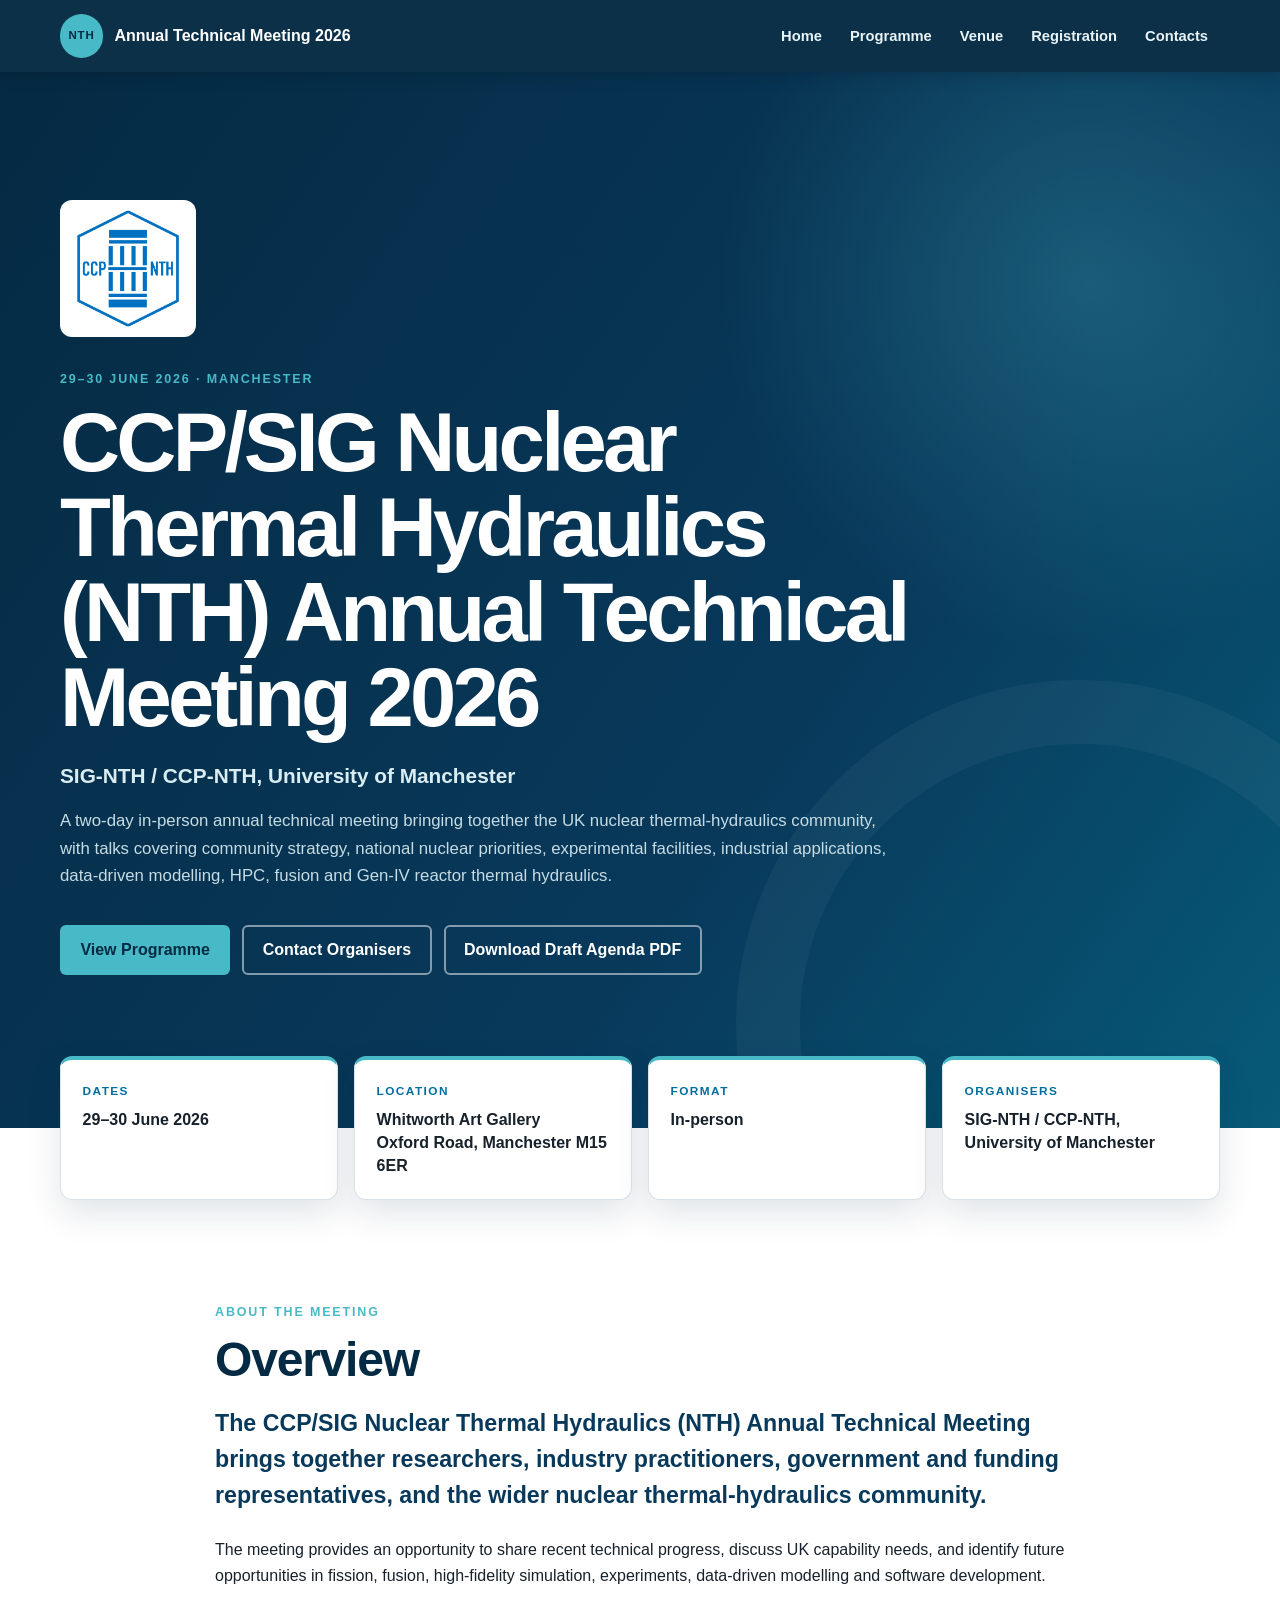
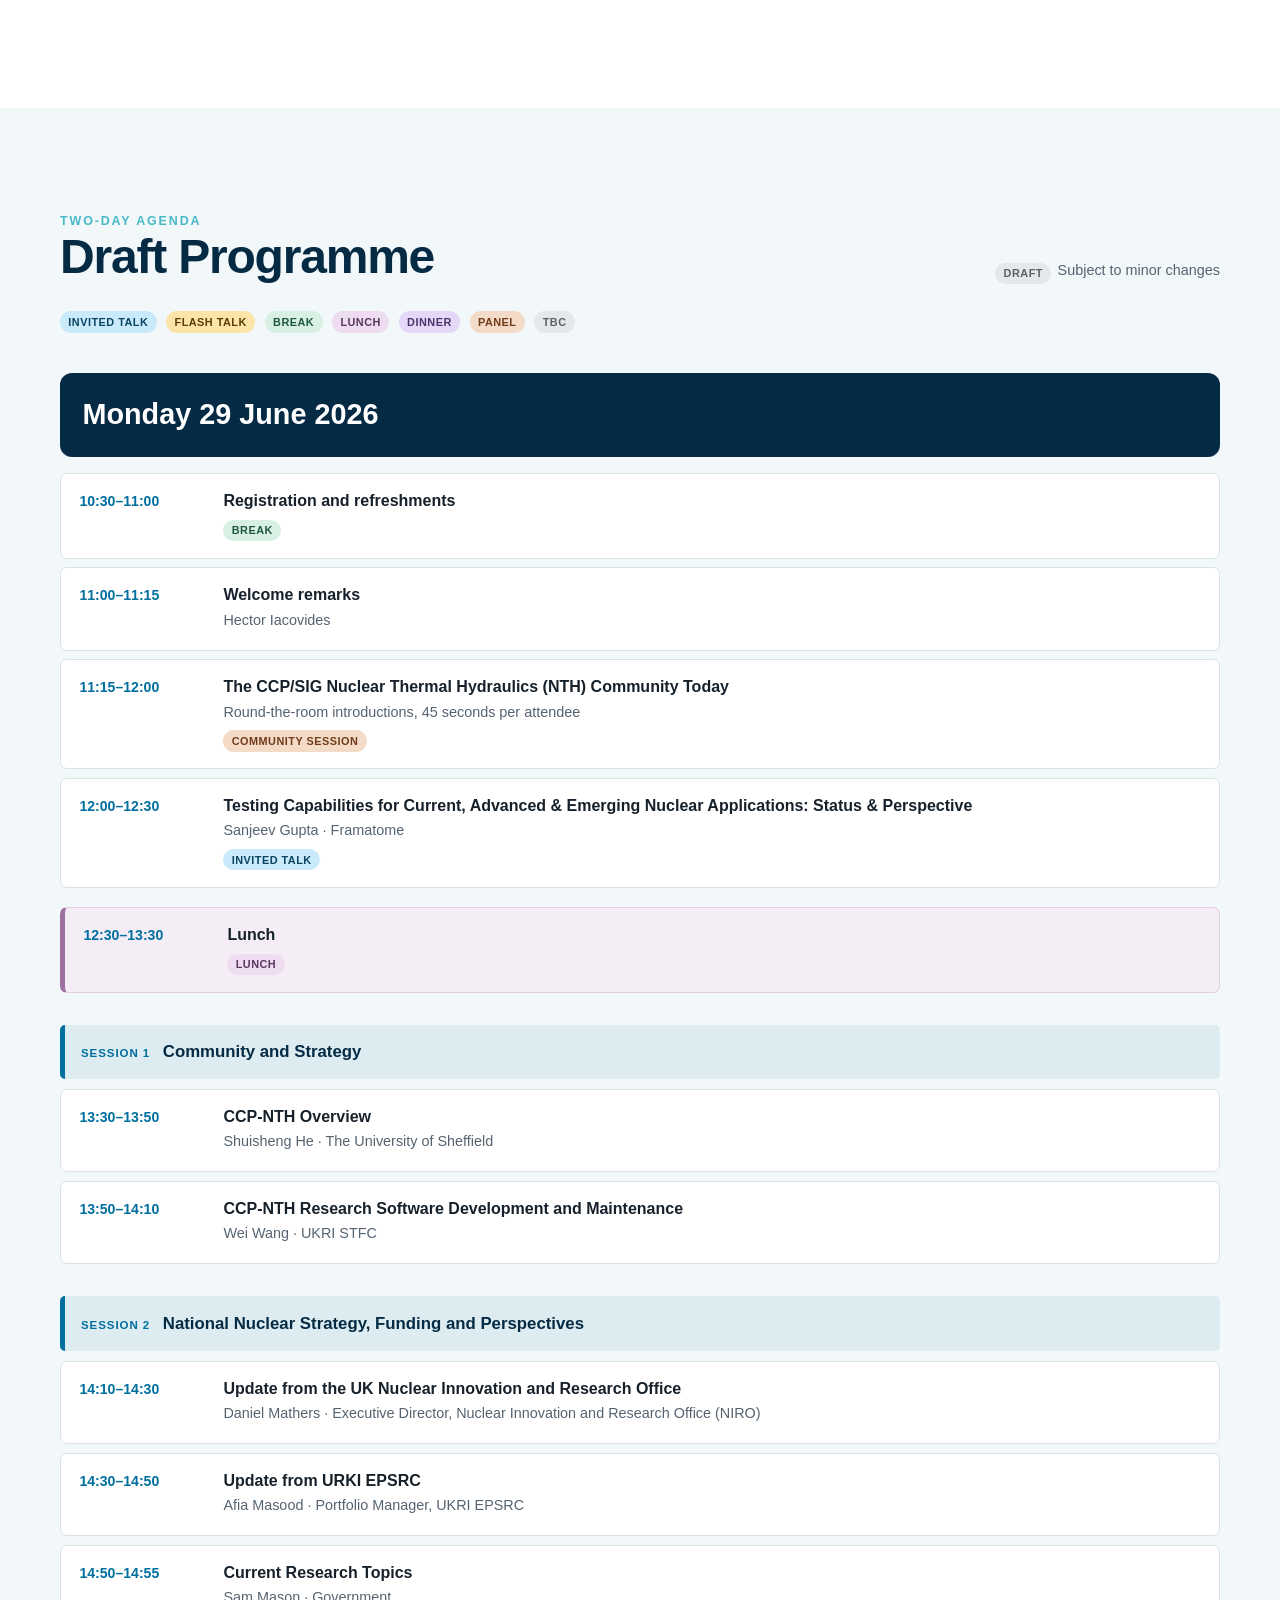
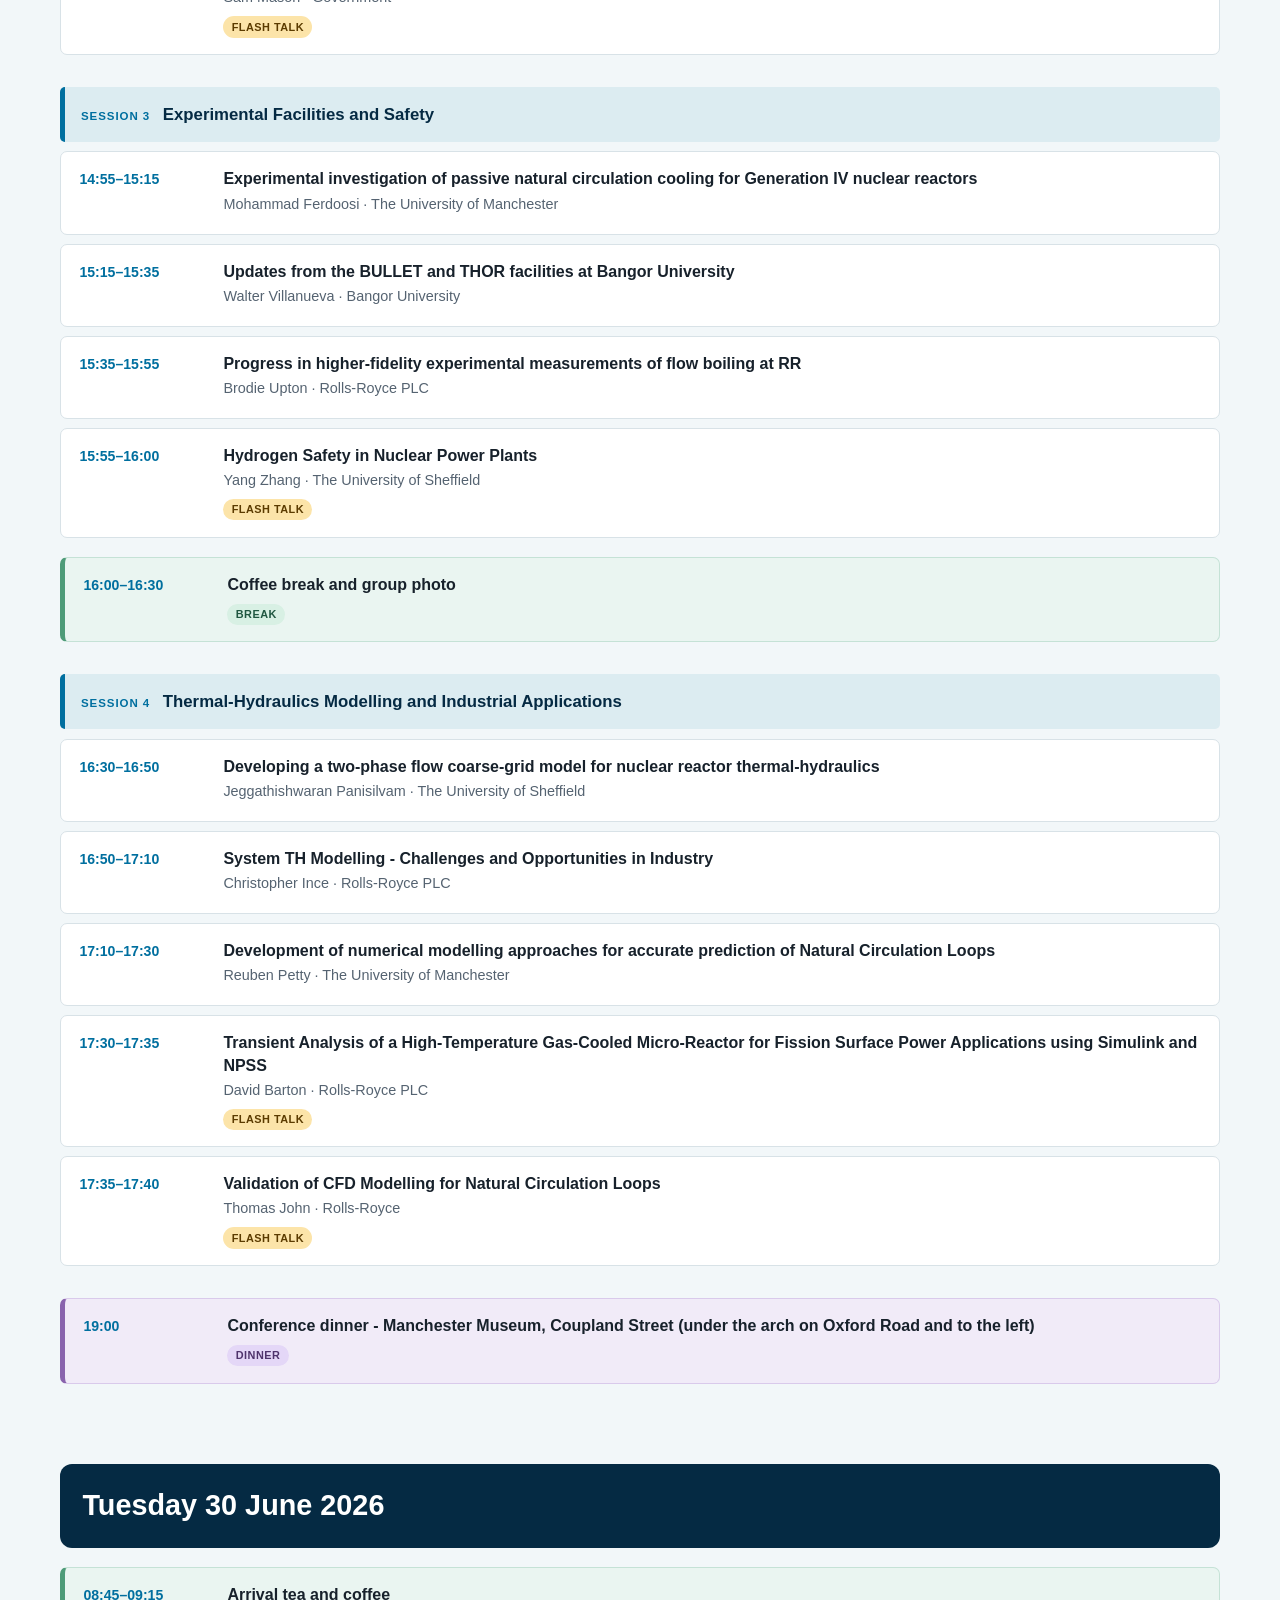
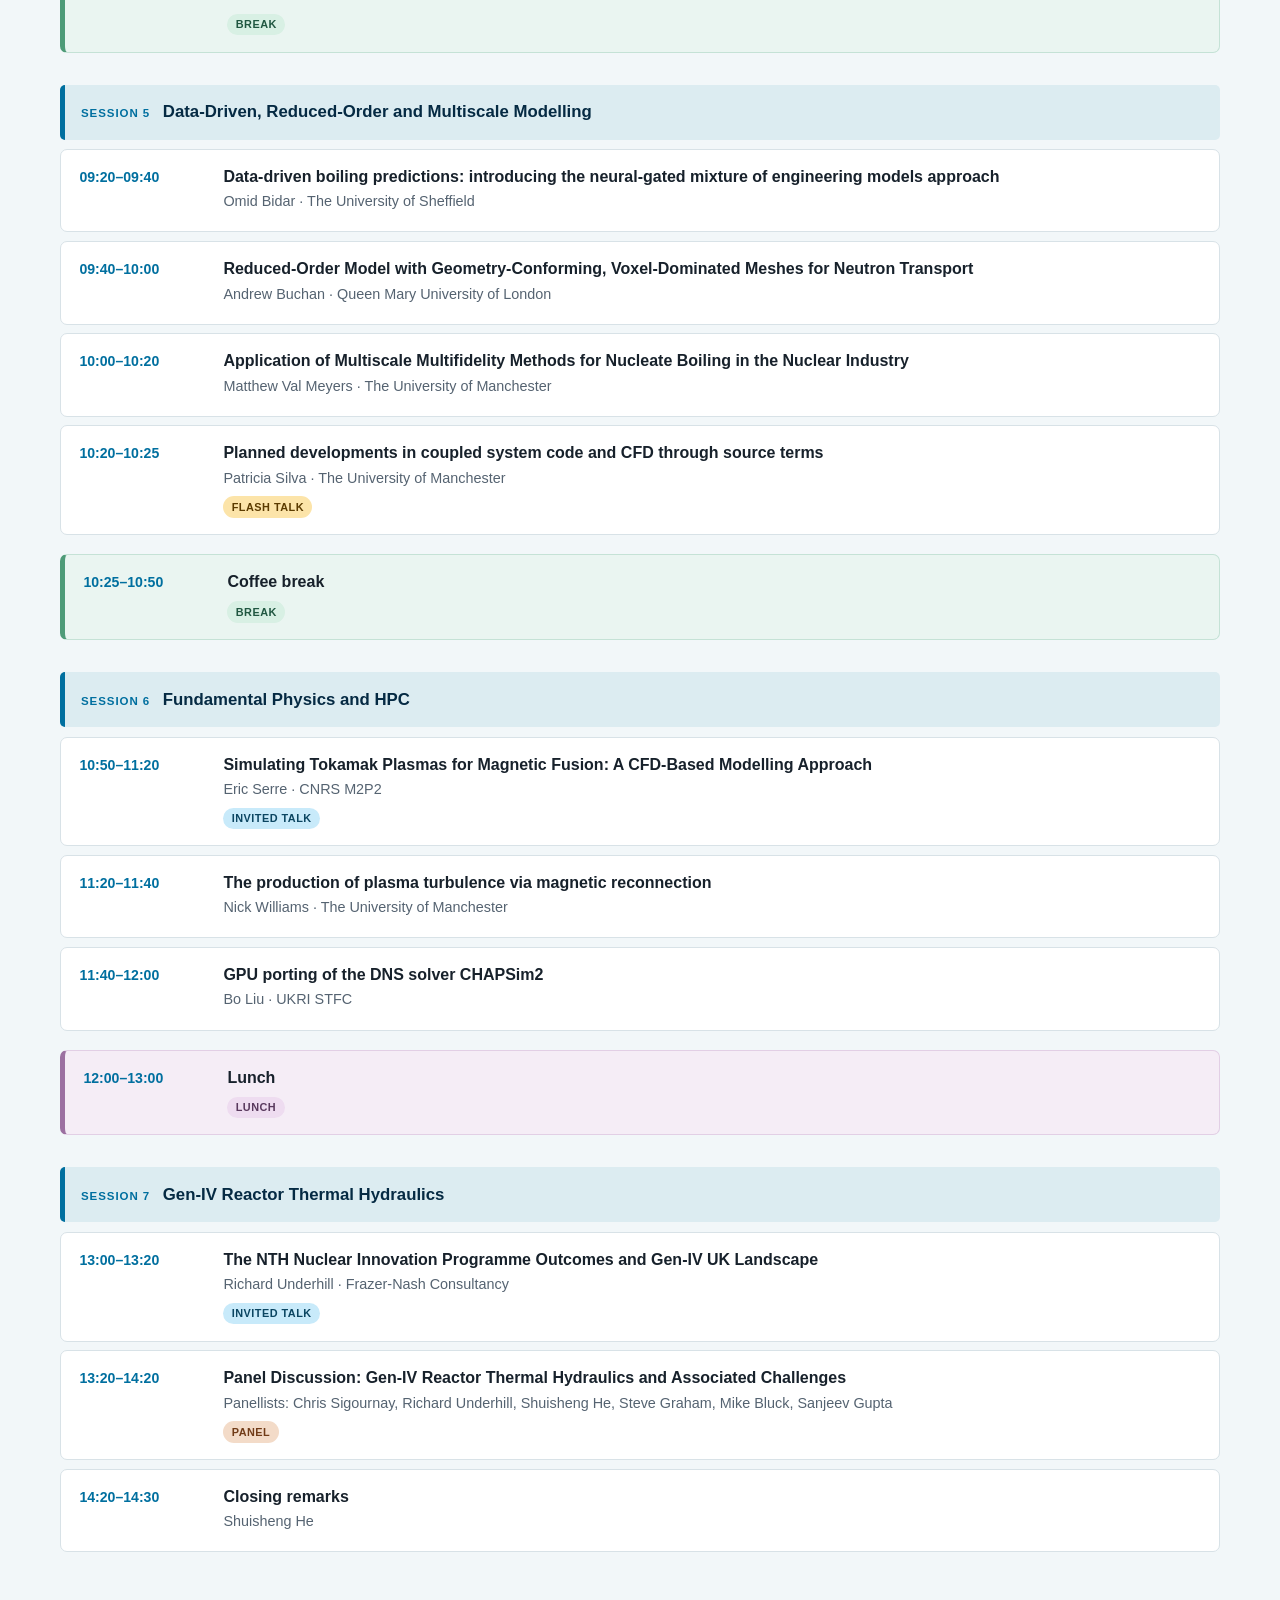
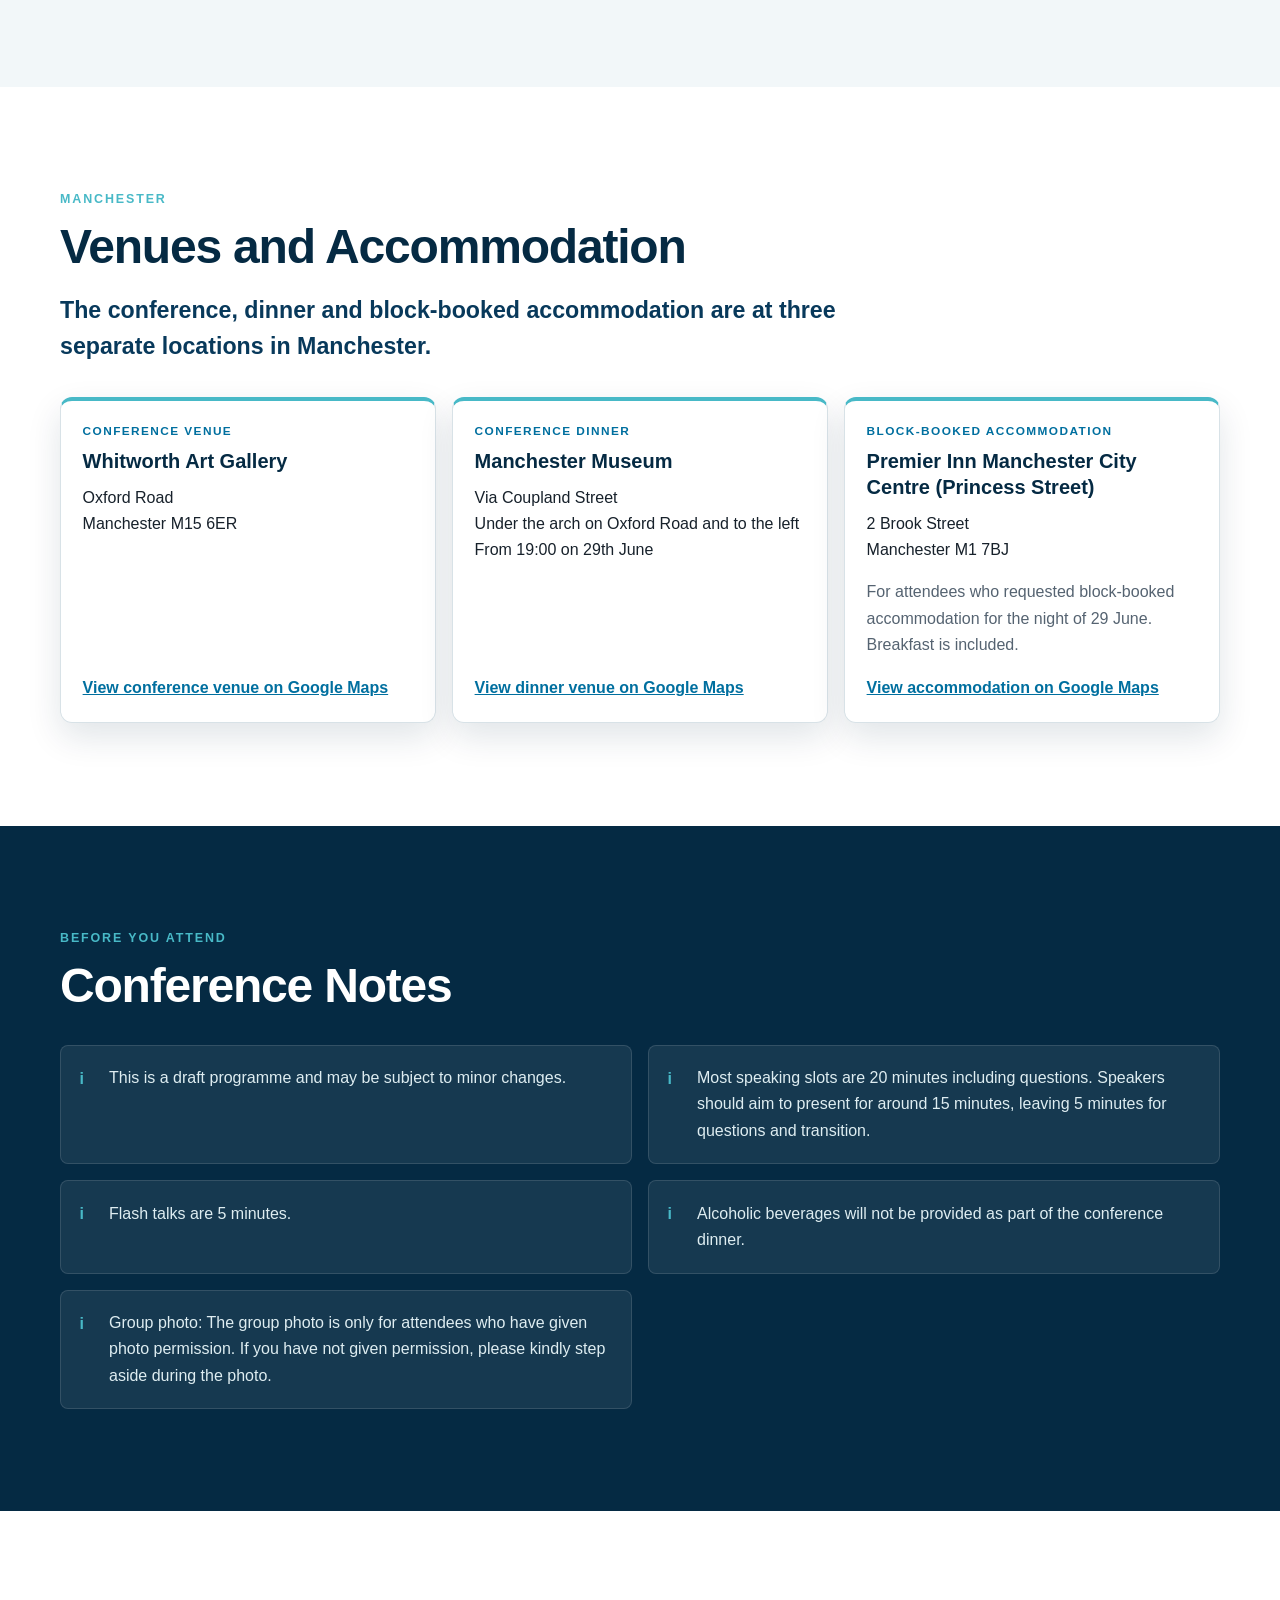
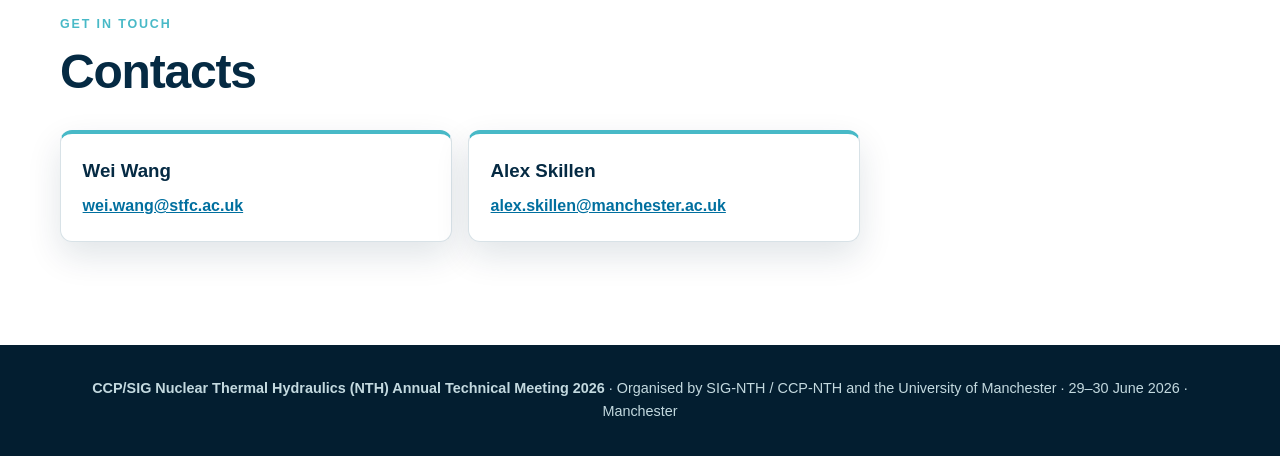
==== index.html @ 5dcc8153 "Replace 'UK NTH' with 'CCP/SIG Nuclear Thermal Hydraulics (NTH)' Update all references across index." ====
<!DOCTYPE html>
<html lang="en-GB">
<head>
  <meta charset="utf-8">
  <meta name="viewport" content="width=device-width, initial-scale=1">
  <meta name="description" content="CCP/SIG Nuclear Thermal Hydraulics (NTH) Annual Technical Meeting 2026, 29–30 June at Whitworth Art Gallery, Manchester.">
  <title>CCP/SIG Nuclear Thermal Hydraulics (NTH) Annual Technical Meeting 2026</title>
  <link rel="stylesheet" href="style.css">
</head>
<body>
  <a class="skip-link" href="#main-content">Skip to main content</a>

  <header class="site-header">
    <div class="nav-wrap">
      <a class="site-name" href="#home" aria-label="CCP/SIG Nuclear Thermal Hydraulics (NTH) Annual Technical Meeting 2026 home">
        <span class="site-mark" aria-hidden="true">NTH</span>
        <span>Annual Technical Meeting 2026</span>
      </a>
      <nav aria-label="Main navigation">
        <ul class="nav-links">
          <li><a href="#home">Home</a></li>
          <li><a href="#programme">Programme</a></li>
          <li><a href="#venue">Venue</a></li>
          <li><a href="registration.html">Registration</a></li>
          <li><a href="#contacts">Contacts</a></li>
        </ul>
      </nav>
    </div>
  </header>

  <main id="main-content">
    <section class="hero" id="home">
      <div class="hero-content">
        <img class="hero-logo" src="assets/ccp-nth-logo.png" alt="CCP-NTH logo">
        <p class="eyebrow">29–30 June 2026 · Manchester</p>
        <h1>CCP/SIG Nuclear Thermal Hydraulics (NTH) Annual Technical Meeting 2026</h1>
        <p class="hero-subtitle">SIG-NTH / CCP-NTH, University of Manchester</p>
        <p class="hero-description">A two-day in-person annual technical meeting bringing together the UK nuclear thermal-hydraulics community, with talks covering community strategy, national nuclear priorities, experimental facilities, industrial applications, data-driven modelling, HPC, fusion and Gen-IV reactor thermal hydraulics.</p>
        <div class="hero-actions">
          <a class="button button-primary" href="#programme">View Programme</a>
          <a class="button button-secondary" href="#contacts">Contact Organisers</a>
          <!-- Replace this PDF with the final agenda when it is available. -->
          <a class="button button-secondary" href="assets/UK-NTH-ATM-2026-draft-agenda.pdf" download>Download Draft Agenda PDF</a>
        </div>
      </div>
    </section>

    <section class="event-facts" aria-label="Event information">
      <div class="section-inner facts-grid">
        <article class="fact-card">
          <p class="fact-label">Dates</p>
          <p class="fact-value">29–30 June 2026</p>
        </article>
        <article class="fact-card">
          <p class="fact-label">Location</p>
          <p class="fact-value">Whitworth Art Gallery<br>Oxford Road, Manchester M15 6ER</p>
        </article>
        <article class="fact-card">
          <p class="fact-label">Format</p>
          <p class="fact-value">In-person</p>
        </article>
        <article class="fact-card">
          <p class="fact-label">Organisers</p>
          <p class="fact-value">SIG-NTH / CCP-NTH, University of Manchester</p>
        </article>
      </div>
    </section>

    <section class="content-section" id="overview">
      <div class="section-inner narrow">
        <p class="section-kicker">About the meeting</p>
        <h2>Overview</h2>
        <p class="lead">The CCP/SIG Nuclear Thermal Hydraulics (NTH) Annual Technical Meeting brings together researchers, industry practitioners, government and funding representatives, and the wider nuclear thermal-hydraulics community.</p>
        <p>The meeting provides an opportunity to share recent technical progress, discuss UK capability needs, and identify future opportunities in fission, fusion, high-fidelity simulation, experiments, data-driven modelling and software development.</p>
      </div>
    </section>

    <section class="content-section section-tint" id="programme">
      <div class="section-inner">
        <div class="section-heading">
          <div>
            <p class="section-kicker">Two-day agenda</p>
            <h2>Draft Programme</h2>
          </div>
          <p class="draft-notice"><span class="tag tag-tbc">Draft</span> Subject to minor changes</p>
        </div>

        <div class="legend" aria-label="Programme type legend">
          <span class="tag tag-invited">Invited Talk</span>
          <span class="tag tag-flash">Flash Talk</span>
          <span class="tag tag-break">Break</span>
          <span class="tag tag-lunch">Lunch</span>
          <span class="tag tag-dinner">Dinner</span>
          <span class="tag tag-panel">Panel</span>
          <span class="tag tag-tbc">TBC</span>
        </div>

        <article class="programme-day" aria-labelledby="day-one">
          <h3 id="day-one">Monday 29 June 2026</h3>

          <div class="programme-item">
            <time datetime="2026-06-29T10:30">10:30–11:00</time>
            <div><h4>Registration and refreshments</h4><span class="tag tag-break">Break</span></div>
          </div>
          <div class="programme-item">
            <time datetime="2026-06-29T11:00">11:00–11:15</time>
            <div><h4>Welcome remarks</h4><p>Hector Iacovides</p></div>
          </div>
          <div class="programme-item">
            <time datetime="2026-06-29T11:15">11:15–12:00</time>
            <div><h4>The CCP/SIG Nuclear Thermal Hydraulics (NTH) Community Today</h4><p>Round-the-room introductions, 45 seconds per attendee</p><span class="tag tag-panel">Community Session</span></div>
          </div>
          <div class="programme-item">
            <time datetime="2026-06-29T12:00">12:00–12:30</time>
            <div><h4>Testing Capabilities for Current, Advanced & Emerging Nuclear Applications: Status & Perspective</h4><p>Sanjeev Gupta · Framatome</p><span class="tag tag-invited">Invited Talk</span> </div>
          </div>
          <div class="programme-item programme-break programme-lunch">
            <time datetime="2026-06-29T12:30">12:30–13:30</time>
            <div><h4>Lunch</h4><span class="tag tag-lunch">Lunch</span></div>
          </div>

          <section class="session" aria-labelledby="session-one">
            <h4 class="session-title" id="session-one"><span>Session 1</span> Community and Strategy</h4>
            <div class="programme-item">
              <time datetime="2026-06-29T13:30">13:30–13:50</time>
              <div><h4>CCP-NTH Overview</h4><p>Shuisheng He · The University of Sheffield</p></div>
            </div>
            <div class="programme-item">
              <time datetime="2026-06-29T13:50">13:50–14:10</time>
              <div><h4>CCP-NTH Research Software Development and Maintenance</h4><p>Wei Wang · UKRI STFC</p></div>
            </div>
          </section>

          <section class="session" aria-labelledby="session-two">
            <h4 class="session-title" id="session-two"><span>Session 2</span> National Nuclear Strategy, Funding and Perspectives</h4>
            <div class="programme-item">
              <time datetime="2026-06-29T14:10">14:10–14:30</time>
              <div><h4>Update from the UK Nuclear Innovation and Research Office</h4><p>Daniel Mathers · Executive Director, Nuclear Innovation and Research Office (NIRO)</p></div>
            </div>
            <div class="programme-item">
              <time datetime="2026-06-29T14:30">14:30–14:50</time>
              <div><h4>Update from URKI EPSRC</h4><p>Afia Masood · Portfolio Manager, UKRI EPSRC</p></div>
            </div>
            <div class="programme-item">
              <time datetime="2026-06-29T14:50">14:50–14:55</time>
              <div><h4>Current Research Topics</h4><p>Sam Mason · Government</p><span class="tag tag-flash">Flash Talk</span></div>
            </div>
          </section>

          <section class="session" aria-labelledby="session-three">
            <h4 class="session-title" id="session-three"><span>Session 3</span> Experimental Facilities and Safety</h4>
            <div class="programme-item">
              <time datetime="2026-06-29T14:55">14:55–15:15</time>
              <div><h4>Experimental investigation of passive natural circulation cooling for Generation IV nuclear reactors</h4><p>Mohammad Ferdoosi · The University of Manchester</p></div>
            </div>
            <div class="programme-item">
              <time datetime="2026-06-29T15:15">15:15–15:35</time>
              <div><h4>Updates from the BULLET and THOR facilities at Bangor University</h4><p>Walter Villanueva · Bangor University</p></div>
            </div>
            <div class="programme-item">
              <time datetime="2026-06-29T15:35">15:35–15:55</time>
              <div><h4>Progress in higher-fidelity experimental measurements of flow boiling at RR</h4><p>Brodie Upton · Rolls-Royce PLC</p></div>
            </div>
            <div class="programme-item">
              <time datetime="2026-06-29T15:55">15:55–16:00</time>
              <div><h4>Hydrogen Safety in Nuclear Power Plants</h4><p>Yang Zhang · The University of Sheffield</p><span class="tag tag-flash">Flash Talk</span></div>
            </div>
            <div class="programme-item programme-break">
              <time datetime="2026-06-29T16:00">16:00–16:30</time>
              <div><h4>Coffee break and group photo</h4><span class="tag tag-break">Break</span></div>
            </div>
          </section>

          <section class="session" aria-labelledby="session-four">
            <h4 class="session-title" id="session-four"><span>Session 4</span> Thermal-Hydraulics Modelling and Industrial Applications</h4>
            <div class="programme-item">
              <time datetime="2026-06-29T16:30">16:30–16:50</time>
              <div><h4>Developing a two-phase flow coarse-grid model for nuclear reactor thermal-hydraulics</h4><p>Jeggathishwaran Panisilvam · The University of Sheffield</p></div>
            </div>
            <div class="programme-item">
              <time datetime="2026-06-29T16:50">16:50–17:10</time>
              <div><h4>System TH Modelling - Challenges and Opportunities in Industry</h4><p>Christopher Ince · Rolls-Royce PLC</p></div>
            </div>
            <div class="programme-item">
              <time datetime="2026-06-29T17:10">17:10–17:30</time>
              <div><h4>Development of numerical modelling approaches for accurate prediction of Natural Circulation Loops</h4><p>Reuben Petty · The University of Manchester</p></div>
            </div>
            <div class="programme-item">
              <time datetime="2026-06-29T17:30">17:30–17:35</time>
              <div><h4>Transient Analysis of a High-Temperature Gas-Cooled Micro-Reactor for Fission Surface Power Applications using Simulink and NPSS</h4><p>David Barton · Rolls-Royce PLC</p><span class="tag tag-flash">Flash Talk</span></div>
            </div>
            <div class="programme-item">
              <time datetime="2026-06-29T17:35">17:35–17:40</time>
              <div><h4>Validation of CFD Modelling for Natural Circulation Loops</h4><p>Thomas John · Rolls-Royce</p><span class="tag tag-flash">Flash Talk</span></div>
            </div>
          </section>

          <div class="programme-item programme-break programme-dinner">
            <time datetime="2026-06-29T19:00">19:00</time>
            <div><h4>Conference dinner - Manchester Museum, Coupland Street (under the arch on Oxford Road and to the left)</h4><span class="tag tag-dinner">Dinner</span></div>
          </div>
        </article>

        <article class="programme-day" aria-labelledby="day-two">
          <h3 id="day-two">Tuesday 30 June 2026</h3>

          <div class="programme-item programme-break">
            <time datetime="2026-06-30T08:45">08:45–09:15</time>
            <div><h4>Arrival tea and coffee</h4><span class="tag tag-break">Break</span></div>
          </div>

          <section class="session" aria-labelledby="session-five">
            <h4 class="session-title" id="session-five"><span>Session 5</span> Data-Driven, Reduced-Order and Multiscale Modelling</h4>
            <div class="programme-item">
              <time datetime="2026-06-30T09:20">09:20–09:40</time>
              <div><h4>Data-driven boiling predictions: introducing the neural-gated mixture of engineering models approach</h4><p>Omid Bidar · The University of Sheffield</p></div>
            </div>
            <div class="programme-item">
              <time datetime="2026-06-30T09:40">09:40–10:00</time>
              <div><h4>Reduced-Order Model with Geometry-Conforming, Voxel-Dominated Meshes for Neutron Transport</h4><p>Andrew Buchan · Queen Mary University of London</p></div>
            </div>
            <div class="programme-item">
              <time datetime="2026-06-30T10:00">10:00–10:20</time>
              <div><h4>Application of Multiscale Multifidelity Methods for Nucleate Boiling in the Nuclear Industry</h4><p>Matthew Val Meyers · The University of Manchester</p></div>
            </div>
            <div class="programme-item">
              <time datetime="2026-06-30T10:20">10:20–10:25</time>
              <div><h4>Planned developments in coupled system code and CFD through source terms</h4><p>Patricia Silva · The University of Manchester</p><span class="tag tag-flash">Flash Talk</span></div>
            </div>
            <div class="programme-item programme-break">
              <time datetime="2026-06-30T10:25">10:25–10:50</time>
              <div><h4>Coffee break</h4><span class="tag tag-break">Break</span></div>
            </div>
          </section>

          <section class="session" aria-labelledby="session-six">
            <h4 class="session-title" id="session-six"><span>Session 6</span> Fundamental Physics and HPC</h4>
            <div class="programme-item">
              <time datetime="2026-06-30T10:50">10:50–11:20</time>
              <div><h4>Simulating Tokamak Plasmas for Magnetic Fusion: A CFD-Based Modelling Approach</h4><p>Eric Serre · CNRS M2P2</p><span class="tag tag-invited">Invited Talk</span></div>
            </div>
            <div class="programme-item">
              <time datetime="2026-06-30T11:20">11:20–11:40</time>
              <div><h4>The production of plasma turbulence via magnetic reconnection</h4><p>Nick Williams · The University of Manchester</p></div>
            </div>
            <div class="programme-item">
              <time datetime="2026-06-30T11:40">11:40–12:00</time>
              <div><h4>GPU porting of the DNS solver CHAPSim2</h4><p>Bo Liu · UKRI STFC</p></div>
            </div>
            <div class="programme-item programme-break programme-lunch">
              <time datetime="2026-06-30T12:00">12:00–13:00</time>
              <div><h4>Lunch</h4><span class="tag tag-lunch">Lunch</span></div>
            </div>
          </section>

          <section class="session" aria-labelledby="session-seven">
            <h4 class="session-title" id="session-seven"><span>Session 7</span> Gen-IV Reactor Thermal Hydraulics</h4>
            <div class="programme-item">
              <time datetime="2026-06-30T13:00">13:00–13:20</time>
              <div><h4>The NTH Nuclear Innovation Programme Outcomes and Gen-IV UK Landscape</h4><p>Richard Underhill · Frazer-Nash Consultancy</p><span class="tag tag-invited">Invited Talk</span></div>
            </div>
            <div class="programme-item">
              <time datetime="2026-06-30T13:20">13:20–14:20</time>
              <div><h4>Panel Discussion: Gen-IV Reactor Thermal Hydraulics and Associated Challenges</h4><p>Panellists: Chris Sigournay, Richard Underhill, Shuisheng He, Steve Graham, Mike Bluck, Sanjeev Gupta</p><span class="tag tag-panel">Panel</span></div>
            </div>
            <div class="programme-item">
              <time datetime="2026-06-30T14:20">14:20–14:30</time>
              <div><h4>Closing remarks</h4><p>Shuisheng He</p></div>
            </div>
          </section>
        </article>
      </div>
    </section>

    <section class="content-section" id="venue">
      <div class="section-inner">
        <p class="section-kicker">Manchester</p>
        <h2>Venues and Accommodation</h2>
        <p class="lead venue-intro">The conference, dinner and block-booked accommodation are at three separate locations in Manchester.</p>

        <div class="venue-grid">
          <article class="venue-card">
            <p class="fact-label">Conference Venue</p>
            <address>
              <strong>Whitworth Art Gallery</strong>
              <span>Oxford Road</span>
              <span>Manchester M15 6ER</span>
            </address>
            <a href="https://www.google.com/maps/search/?api=1&amp;query=Whitworth+Art+Gallery+Oxford+Road+Manchester+M15+6ER" target="_blank" rel="noopener noreferrer">View conference venue on Google Maps</a>
          </article>

          <article class="venue-card">
            <p class="fact-label">Conference Dinner</p>
            <address>
              <strong>Manchester Museum</strong>
              <span>Via Coupland Street</span>
              <span>Under the arch on Oxford Road and to the left</span>
              <span>From 19:00 on 29th June</span>
            </address>
            <a href="https://www.google.com/maps/search/?api=1&amp;query=Manchester+Museum+Coupland+Street+Manchester" target="_blank" rel="noopener noreferrer">View dinner venue on Google Maps</a>
          </article>

          <article class="venue-card">
            <p class="fact-label">Block-Booked Accommodation</p>
            <address>
              <strong>Premier Inn Manchester City Centre (Princess Street)</strong>
              <span>2 Brook Street</span>
              <span>Manchester M1 7BJ</span>
            </address>
            <p>For attendees who requested block-booked accommodation for the night of 29 June. Breakfast is included.</p>
            <a href="https://www.google.com/maps/search/?api=1&amp;query=Premier+Inn+Manchester+City+Centre+Princess+Street+2+Brook+Street+Manchester+M1+7BJ" target="_blank" rel="noopener noreferrer">View accommodation on Google Maps</a>
          </article>
        </div>
      </div>
    </section>

    <section class="content-section section-dark" id="notes">
      <div class="section-inner">
        <p class="section-kicker">Before you attend</p>
        <h2>Conference Notes</h2>
        <ul class="notes-grid">
          <li>This is a draft programme and may be subject to minor changes.</li>
          <li>Most speaking slots are 20 minutes including questions. Speakers should aim to present for around 15 minutes, leaving 5 minutes for questions and transition.</li>
          <li>Flash talks are 5 minutes.</li>
          <li>Alcoholic beverages will not be provided as part of the conference dinner.</li>
          <li>Group photo: The group photo is only for attendees who have given photo permission. If you have not given permission, please kindly step aside during the photo.</li>
        </ul>
      </div>
    </section>

    <section class="content-section" id="contacts">
      <div class="section-inner">
        <p class="section-kicker">Get in touch</p>
        <h2>Contacts</h2>
        <div class="contact-grid">
          <article class="contact-card">
            <h3>Wei Wang</h3>
            <a href="mailto:wei.wang@stfc.ac.uk">wei.wang@stfc.ac.uk</a>
          </article>
          <article class="contact-card">
            <h3>Alex Skillen</h3>
            <a href="mailto:alex.skillen@manchester.ac.uk">alex.skillen@manchester.ac.uk</a>
          </article>
        </div>
      </div>
    </section>
  </main>

  <footer>
    <div class="section-inner">
      <p><strong>CCP/SIG Nuclear Thermal Hydraulics (NTH) Annual Technical Meeting 2026</strong> · Organised by SIG-NTH / CCP-NTH and the University of Manchester · 29–30 June 2026 · Manchester</p>
    </div>
  </footer>
</body>
</html>
---- style.css ----
:root {
  --ink: #17212b;
  --muted: #556371;
  --navy: #08395b;
  --navy-deep: #052a43;
  --blue: #006f9f;
  --cyan: #48b9c7;
  --gold: #f0b44d;
  --paper: #ffffff;
  --pale: #f2f7f9;
  --line: #d8e2e7;
  --shadow: 0 14px 34px rgba(5, 42, 67, 0.12);
  --radius: 12px;
  --max-width: 1160px;
}

* {
  box-sizing: border-box;
}

html {
  scroll-behavior: smooth;
  scroll-padding-top: 5rem;
}

body {
  margin: 0;
  color: var(--ink);
  background: var(--paper);
  font-family: "Segoe UI", Roboto, Helvetica, Arial, sans-serif;
  font-size: 1rem;
  line-height: 1.65;
}

a {
  color: var(--blue);
}

a:hover {
  color: var(--navy);
}

.skip-link {
  position: fixed;
  top: -5rem;
  left: 1rem;
  z-index: 100;
  padding: 0.75rem 1rem;
  color: var(--paper);
  background: var(--navy-deep);
  border-radius: 0 0 6px 6px;
}

.skip-link:focus {
  top: 0;
}

.site-header {
  position: sticky;
  top: 0;
  z-index: 20;
  color: var(--paper);
  background: rgba(5, 42, 67, 0.97);
  box-shadow: 0 2px 16px rgba(0, 0, 0, 0.18);
}

.nav-wrap {
  width: min(calc(100% - 2rem), var(--max-width));
  min-height: 4.5rem;
  margin: 0 auto;
  display: flex;
  align-items: center;
  justify-content: space-between;
  gap: 2rem;
}

.site-name {
  display: flex;
  align-items: center;
  gap: 0.7rem;
  color: var(--paper);
  font-weight: 700;
  line-height: 1.2;
  text-decoration: none;
}

.site-name:hover {
  color: var(--paper);
}

.site-mark {
  display: grid;
  width: 2.7rem;
  height: 2.7rem;
  place-items: center;
  color: var(--navy-deep);
  background: var(--cyan);
  border-radius: 50%;
  font-size: 0.72rem;
  letter-spacing: 0.08em;
}

.nav-links {
  margin: 0;
  padding: 0;
  display: flex;
  flex-wrap: wrap;
  gap: 0.25rem;
  list-style: none;
}

.nav-links a {
  display: block;
  padding: 0.65rem 0.75rem;
  color: #e8f4f7;
  border-radius: 5px;
  font-size: 0.92rem;
  font-weight: 600;
  text-decoration: none;
}

.nav-links a:hover,
.nav-links a:focus-visible {
  color: var(--paper);
  background: rgba(255, 255, 255, 0.12);
}

.hero {
  position: relative;
  overflow: hidden;
  color: var(--paper);
  background:
    radial-gradient(circle at 85% 20%, rgba(72, 185, 199, 0.28), transparent 23rem),
    linear-gradient(125deg, var(--navy-deep), var(--navy) 62%, #075a78);
}

.hero::after {
  position: absolute;
  right: -9rem;
  bottom: -15rem;
  width: 35rem;
  height: 35rem;
  border: 4rem solid rgba(255, 255, 255, 0.04);
  border-radius: 50%;
  content: "";
}

.hero-content {
  position: relative;
  z-index: 1;
  width: min(calc(100% - 2rem), var(--max-width));
  margin: 0 auto;
  padding: clamp(5rem, 10vw, 8.5rem) 0 clamp(7rem, 12vw, 10rem);
}

.hero-logo {
  display: block;
  width: clamp(6.5rem, 13vw, 8.5rem);
  height: auto;
  margin-bottom: 2rem;
  padding: 0.65rem;
  background: var(--paper);
  border-radius: 12px;
}

.eyebrow,
.section-kicker {
  margin: 0 0 0.7rem;
  color: var(--cyan);
  font-size: 0.78rem;
  font-weight: 800;
  letter-spacing: 0.15em;
  text-transform: uppercase;
}

h1,
h2,
h3,
h4,
p {
  margin-top: 0;
}

h1 {
  max-width: 900px;
  margin-bottom: 1.2rem;
  font-size: clamp(2.5rem, 7vw, 5.2rem);
  line-height: 1.02;
  letter-spacing: -0.045em;
}

h2 {
  margin-bottom: 1.2rem;
  color: var(--navy-deep);
  font-size: clamp(2rem, 4vw, 3rem);
  line-height: 1.1;
  letter-spacing: -0.025em;
}

.hero-subtitle {
  max-width: 950px;
  margin-bottom: 1rem;
  color: #d9edf2;
  font-size: clamp(1.05rem, 2vw, 1.3rem);
  font-weight: 650;
  line-height: 1.5;
}

.hero-description {
  max-width: 850px;
  color: #c6dce4;
  font-size: 1.05rem;
}

.hero-actions {
  margin-top: 2.2rem;
  display: flex;
  flex-wrap: wrap;
  gap: 0.75rem;
}

.button {
  display: inline-block;
  padding: 0.82rem 1.15rem;
  border: 2px solid transparent;
  border-radius: 6px;
  font-weight: 750;
  line-height: 1.2;
  text-decoration: none;
  transition: transform 160ms ease, background-color 160ms ease;
}

.button:hover {
  transform: translateY(-2px);
}

.button-primary {
  color: var(--navy-deep);
  background: var(--cyan);
}

.button-primary:hover {
  color: var(--navy-deep);
  background: #70ccd6;
}

.button-secondary {
  color: var(--paper);
  background: transparent;
  border-color: rgba(255, 255, 255, 0.5);
}

.button-secondary:hover {
  color: var(--paper);
  background: rgba(255, 255, 255, 0.12);
}

.event-facts {
  position: relative;
  z-index: 2;
  margin-top: -4.5rem;
}

.section-inner {
  width: min(calc(100% - 2rem), var(--max-width));
  margin: 0 auto;
}

.narrow {
  max-width: 850px;
}

.facts-grid {
  display: grid;
  grid-template-columns: repeat(4, 1fr);
  gap: 1rem;
}

.fact-card,
.contact-card,
.venue-card {
  padding: 1.35rem;
  background: var(--paper);
  border: 1px solid var(--line);
  border-top: 4px solid var(--cyan);
  border-radius: var(--radius);
  box-shadow: var(--shadow);
}

.fact-card p {
  margin-bottom: 0;
}

.fact-label {
  margin-bottom: 0.4rem !important;
  color: var(--blue);
  font-size: 0.74rem;
  font-weight: 800;
  letter-spacing: 0.12em;
  text-transform: uppercase;
}

.fact-value {
  font-weight: 700;
  line-height: 1.45;
}

.content-section {
  padding: clamp(4.5rem, 8vw, 7rem) 0;
}

.section-tint {
  background: var(--pale);
}

.lead {
  color: var(--navy);
  font-size: clamp(1.18rem, 2vw, 1.45rem);
  font-weight: 600;
  line-height: 1.55;
}

.section-heading {
  margin-bottom: 1.5rem;
  display: flex;
  align-items: end;
  justify-content: space-between;
  gap: 2rem;
}

.section-heading h2,
.section-heading p {
  margin-bottom: 0;
}

.draft-notice {
  flex: 0 0 auto;
  color: var(--muted);
  font-size: 0.9rem;
}

.legend {
  margin-bottom: 2.5rem;
  display: flex;
  flex-wrap: wrap;
  gap: 0.45rem;
}

.tag {
  display: inline-block;
  margin: 0.2rem 0.15rem 0 0;
  padding: 0.16rem 0.52rem;
  border-radius: 999px;
  font-size: 0.68rem;
  font-weight: 800;
  letter-spacing: 0.045em;
  line-height: 1.5;
  text-transform: uppercase;
  vertical-align: middle;
}

.tag-invited { color: #0b4561; background: #c8eafa; }
.tag-flash { color: #5b3b00; background: #fce4a9; }
.tag-break { color: #205741; background: #d8f0e4; }
.tag-lunch { color: #59395d; background: #eedcf0; }
.tag-dinner { color: #4f336c; background: #e4d7f7; }
.tag-panel { color: #713b17; background: #f3dbc8; }
.tag-tbc { color: #5b6268; background: #e4e8ea; }

.programme-day {
  margin-top: 2.5rem;
}

.programme-day + .programme-day {
  margin-top: 5rem;
}

.programme-day > h3 {
  margin-bottom: 1rem;
  padding: 1.15rem 1.4rem;
  color: var(--paper);
  background: var(--navy-deep);
  border-radius: var(--radius);
  font-size: clamp(1.35rem, 3vw, 1.8rem);
}

.session {
  margin: 2rem 0;
}

.session-title {
  margin: 0 0 0.6rem;
  padding: 0.85rem 1rem;
  color: var(--navy-deep);
  background: #dcecf1;
  border-left: 5px solid var(--blue);
  border-radius: 5px;
  font-size: 1.05rem;
}

.session-title span {
  margin-right: 0.5rem;
  color: var(--blue);
  font-size: 0.72rem;
  letter-spacing: 0.08em;
  text-transform: uppercase;
}

.programme-item {
  margin-bottom: 0.55rem;
  padding: 1rem 1.15rem;
  display: grid;
  grid-template-columns: 8rem 1fr;
  gap: 1rem;
  background: var(--paper);
  border: 1px solid var(--line);
  border-radius: 7px;
}

.programme-item time {
  color: var(--blue);
  font-size: 0.88rem;
  font-weight: 800;
}

.programme-item h4 {
  margin-bottom: 0.18rem;
  color: var(--ink);
  font-size: 1rem;
  line-height: 1.4;
}

.programme-item p {
  margin-bottom: 0.2rem;
  color: var(--muted);
  font-size: 0.9rem;
  line-height: 1.45;
}

.featured-item {
  border-left: 5px solid #8963ad;
}

.programme-break {
  margin: 1.2rem 0;
  background: #eaf5f1;
  border-color: #c5e2d6;
  border-left: 5px solid #4e9b78;
}

.programme-break.programme-lunch {
  background: #f5edf6;
  border-color: #e2cfe5;
  border-left-color: #9c70a1;
}

.programme-break.programme-dinner {
  background: #f1ebf8;
  border-color: #d9caeb;
  border-left-color: #8963ad;
}

.registration-hero .hero-content {
  padding-top: clamp(4rem, 8vw, 6.5rem);
  padding-bottom: clamp(5rem, 9vw, 7rem);
}

.registration-grid {
  margin-bottom: 2.5rem;
  display: grid;
  grid-template-columns: repeat(2, 1fr);
  gap: 1rem;
}

.registration-grid .fact-card {
  box-shadow: none;
}

.registration-action {
  padding: clamp(1.5rem, 4vw, 2.5rem);
  background: var(--pale);
  border-left: 5px solid var(--cyan);
  border-radius: var(--radius);
}

.registration-action .button {
  margin-top: 0.5rem;
  color: var(--paper);
  background: var(--navy);
}

.registration-action .button:hover {
  color: var(--paper);
  background: var(--navy-deep);
}

.split-layout {
  display: grid;
  grid-template-columns: 1.5fr 1fr;
  align-items: center;
  gap: clamp(2rem, 6vw, 6rem);
}

.venue-intro {
  max-width: 800px;
  margin-bottom: 2rem;
}

.venue-grid {
  display: grid;
  grid-template-columns: repeat(3, 1fr);
  gap: 1rem;
}

.venue-card {
  display: flex;
  flex-direction: column;
  font-size: 1rem;
}

.venue-card address {
  margin-bottom: 1rem;
  display: flex;
  flex-direction: column;
  font-style: normal;
}

.venue-card strong {
  margin-bottom: 0.65rem;
  color: var(--navy-deep);
  font-size: 1.25rem;
  line-height: 1.3;
}

.venue-card p {
  margin-bottom: 1rem;
  color: var(--muted);
}

.venue-card .fact-label {
  color: var(--blue);
}

.venue-card a {
  margin-top: auto;
  font-weight: 700;
}

.section-dark {
  color: #deedf1;
  background: var(--navy-deep);
}

.section-dark h2 {
  color: var(--paper);
}

.section-dark a {
  color: var(--cyan);
}

.notes-grid {
  margin: 2rem 0 0;
  padding: 0;
  display: grid;
  grid-template-columns: repeat(2, 1fr);
  gap: 1rem;
  list-style: none;
}

.notes-grid li {
  position: relative;
  padding: 1.2rem 1.2rem 1.2rem 3rem;
  background: rgba(255, 255, 255, 0.07);
  border: 1px solid rgba(255, 255, 255, 0.12);
  border-radius: 8px;
}

.notes-grid li::before {
  position: absolute;
  top: 1.25rem;
  left: 1.15rem;
  color: var(--cyan);
  font-weight: 900;
  content: "i";
}

.contact-grid {
  max-width: 800px;
  margin-top: 2rem;
  display: grid;
  grid-template-columns: repeat(2, 1fr);
  gap: 1rem;
}

.contact-card h3 {
  margin-bottom: 0.4rem;
  color: var(--navy-deep);
}

.contact-card a {
  overflow-wrap: anywhere;
  font-weight: 650;
}

footer {
  padding: 2rem 0;
  color: #c3d9df;
  background: #031e30;
  text-align: center;
}

footer p {
  margin: 0;
  font-size: 0.9rem;
}

@media (max-width: 900px) {
  .nav-wrap {
    padding: 0.75rem 0;
    align-items: flex-start;
    flex-direction: column;
    gap: 0.4rem;
  }

  .nav-links {
    gap: 0;
  }

  .nav-links a {
    padding: 0.4rem 0.6rem 0.4rem 0;
  }

  .facts-grid {
    grid-template-columns: repeat(2, 1fr);
  }

  .registration-grid {
    grid-template-columns: repeat(2, 1fr);
  }

  .venue-grid {
    grid-template-columns: 1fr;
  }

  .split-layout {
    grid-template-columns: 1fr;
  }
}

@media (max-width: 620px) {
  html {
    scroll-padding-top: 9rem;
  }

  .site-name {
    font-size: 0.92rem;
  }

  .site-mark {
    width: 2.3rem;
    height: 2.3rem;
  }

  .nav-links a {
    font-size: 0.78rem;
  }

  .hero-content {
    padding-top: 4rem;
  }

  .hero-actions {
    align-items: stretch;
    flex-direction: column;
  }

  .button {
    text-align: center;
  }

  .facts-grid,
  .notes-grid,
  .contact-grid,
  .registration-grid {
    grid-template-columns: 1fr;
  }

  .section-heading {
    align-items: flex-start;
    flex-direction: column;
    gap: 0.5rem;
  }

  .programme-item {
    grid-template-columns: 1fr;
    gap: 0.35rem;
  }
}

@media (prefers-reduced-motion: reduce) {
  html {
    scroll-behavior: auto;
  }

  .button {
    transition: none;
  }
}
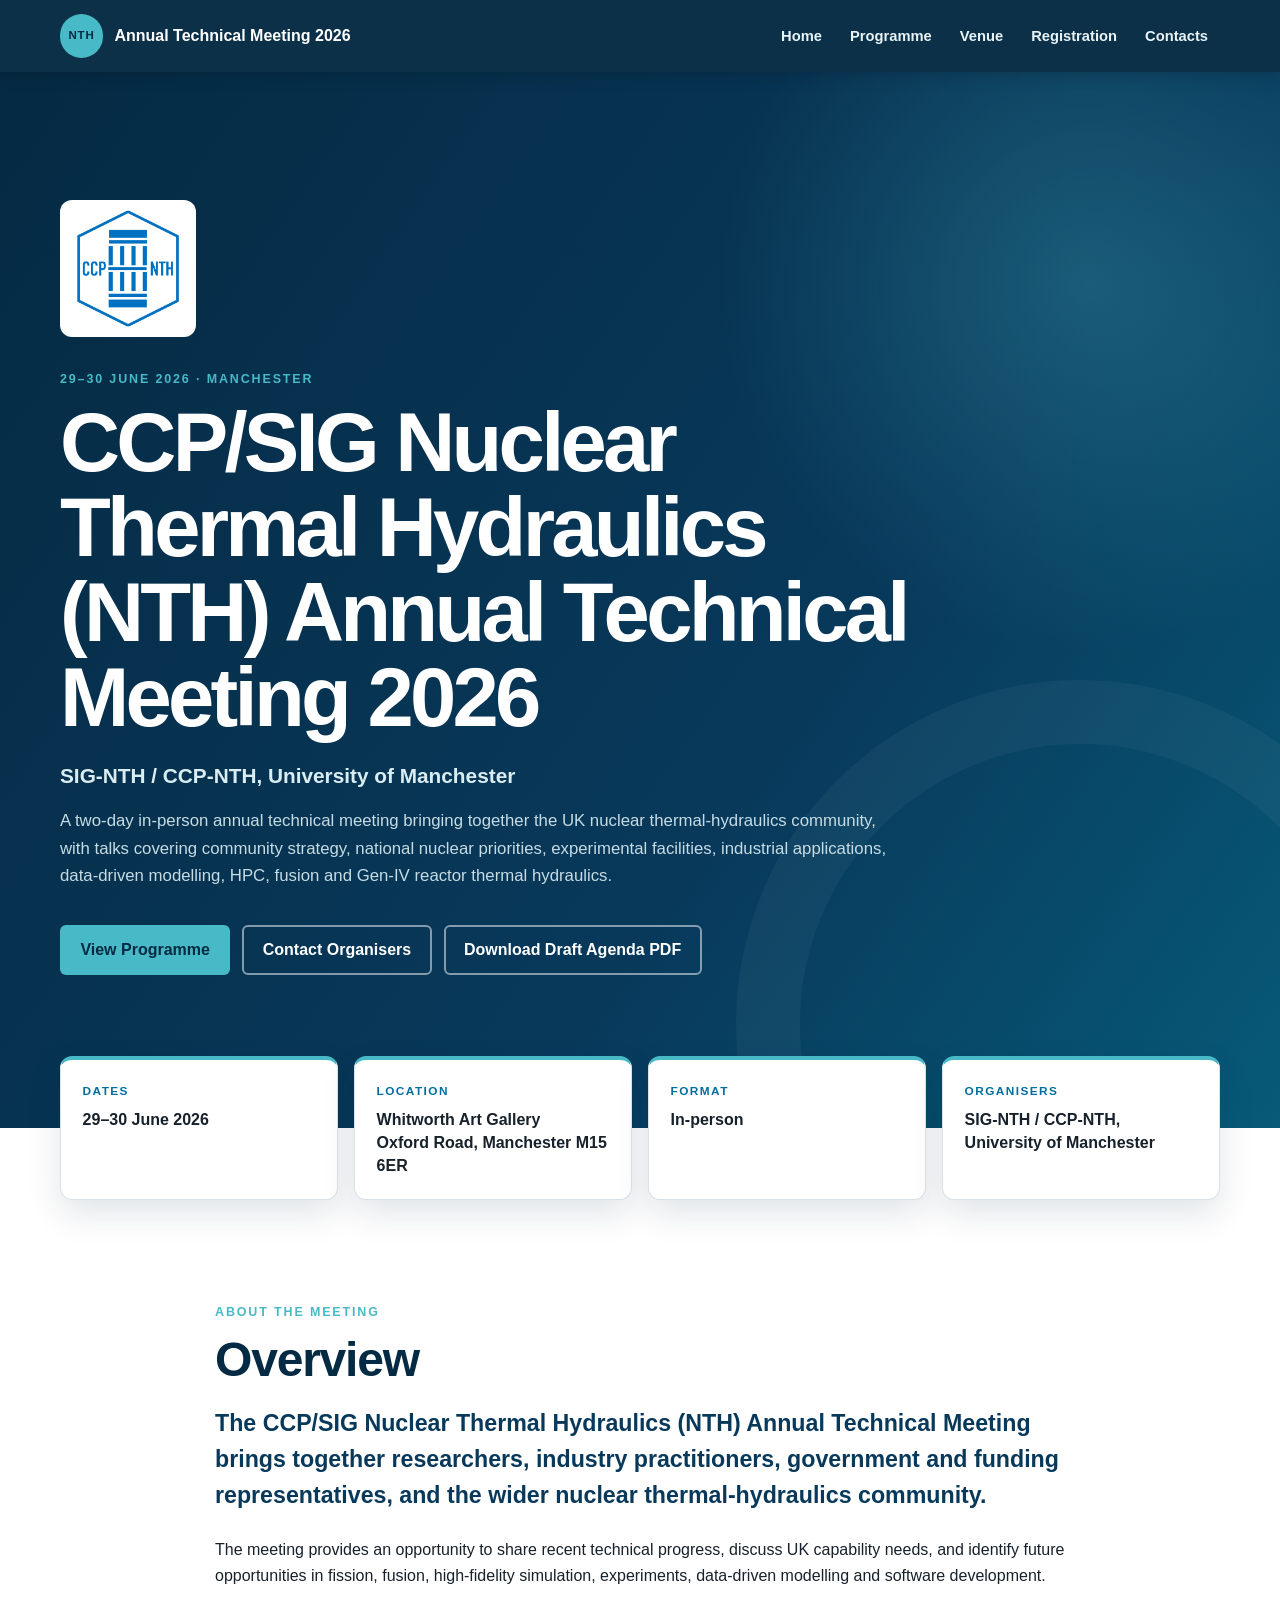
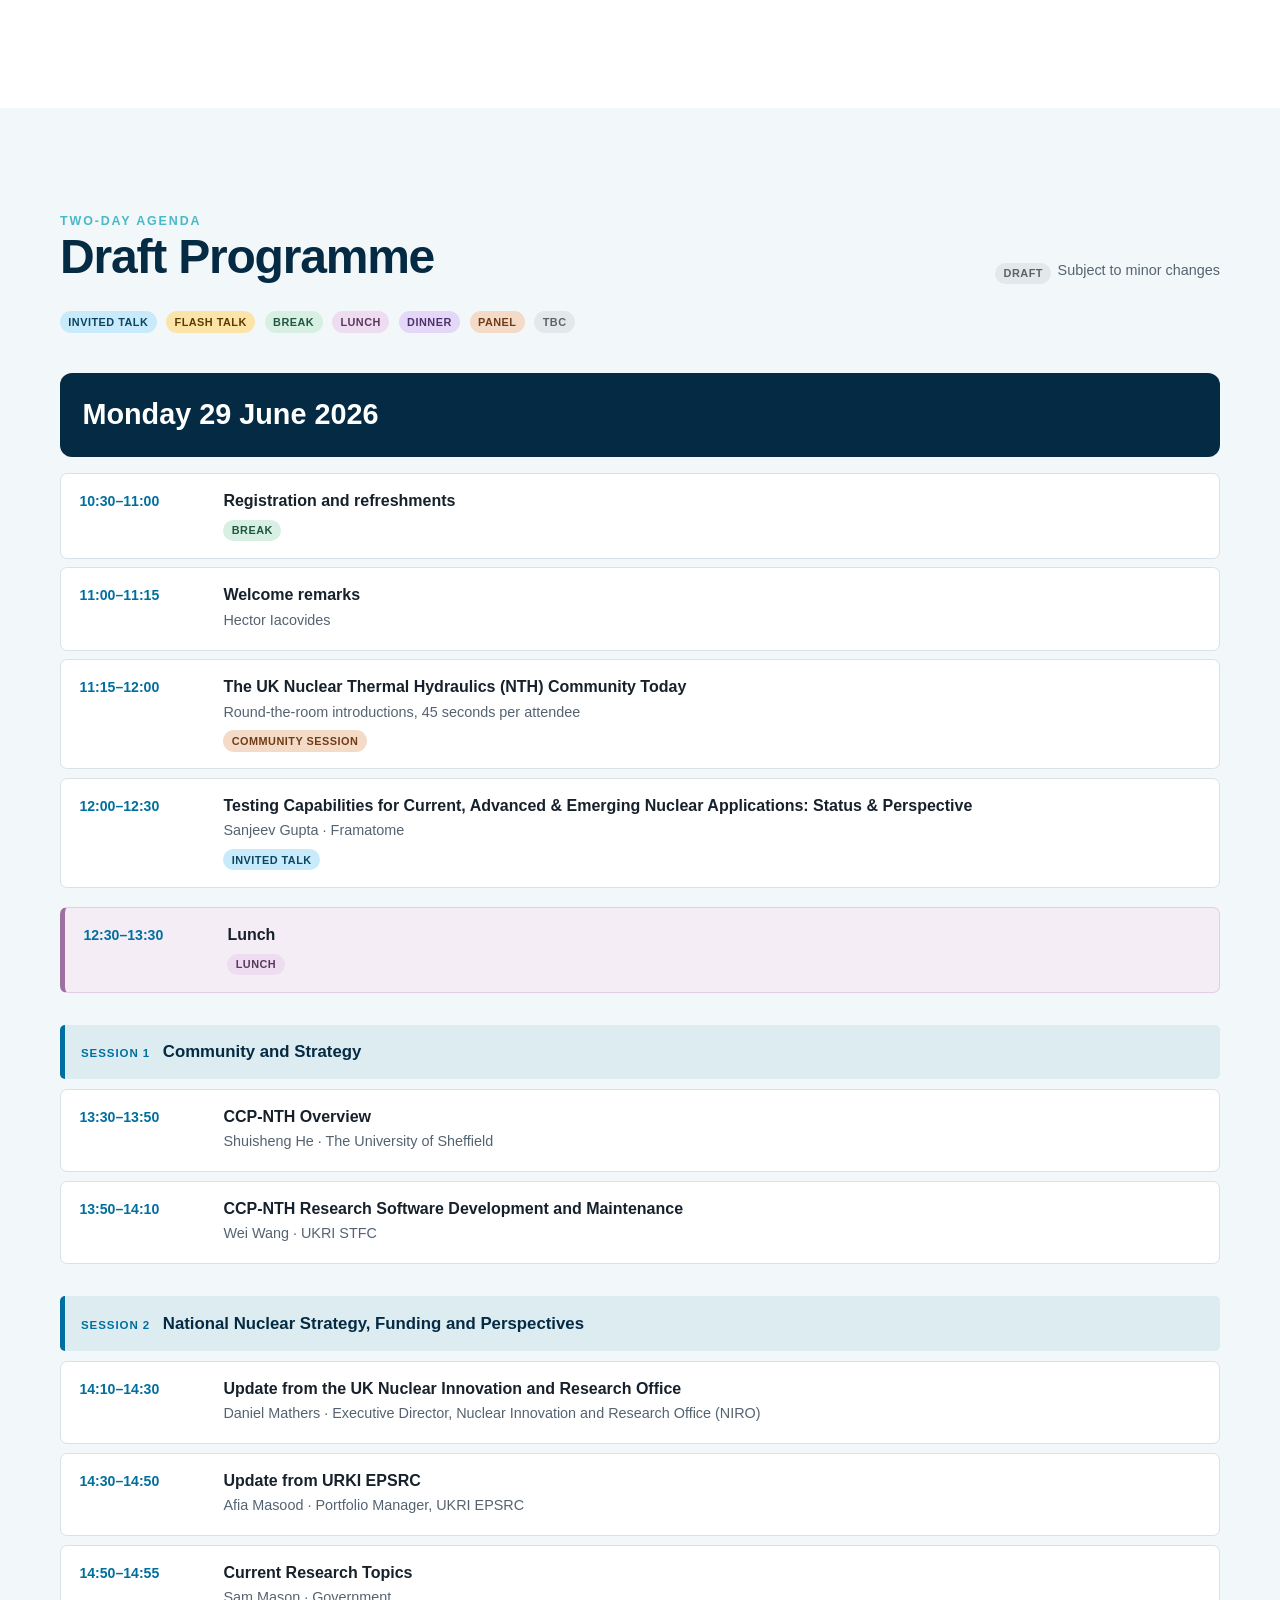
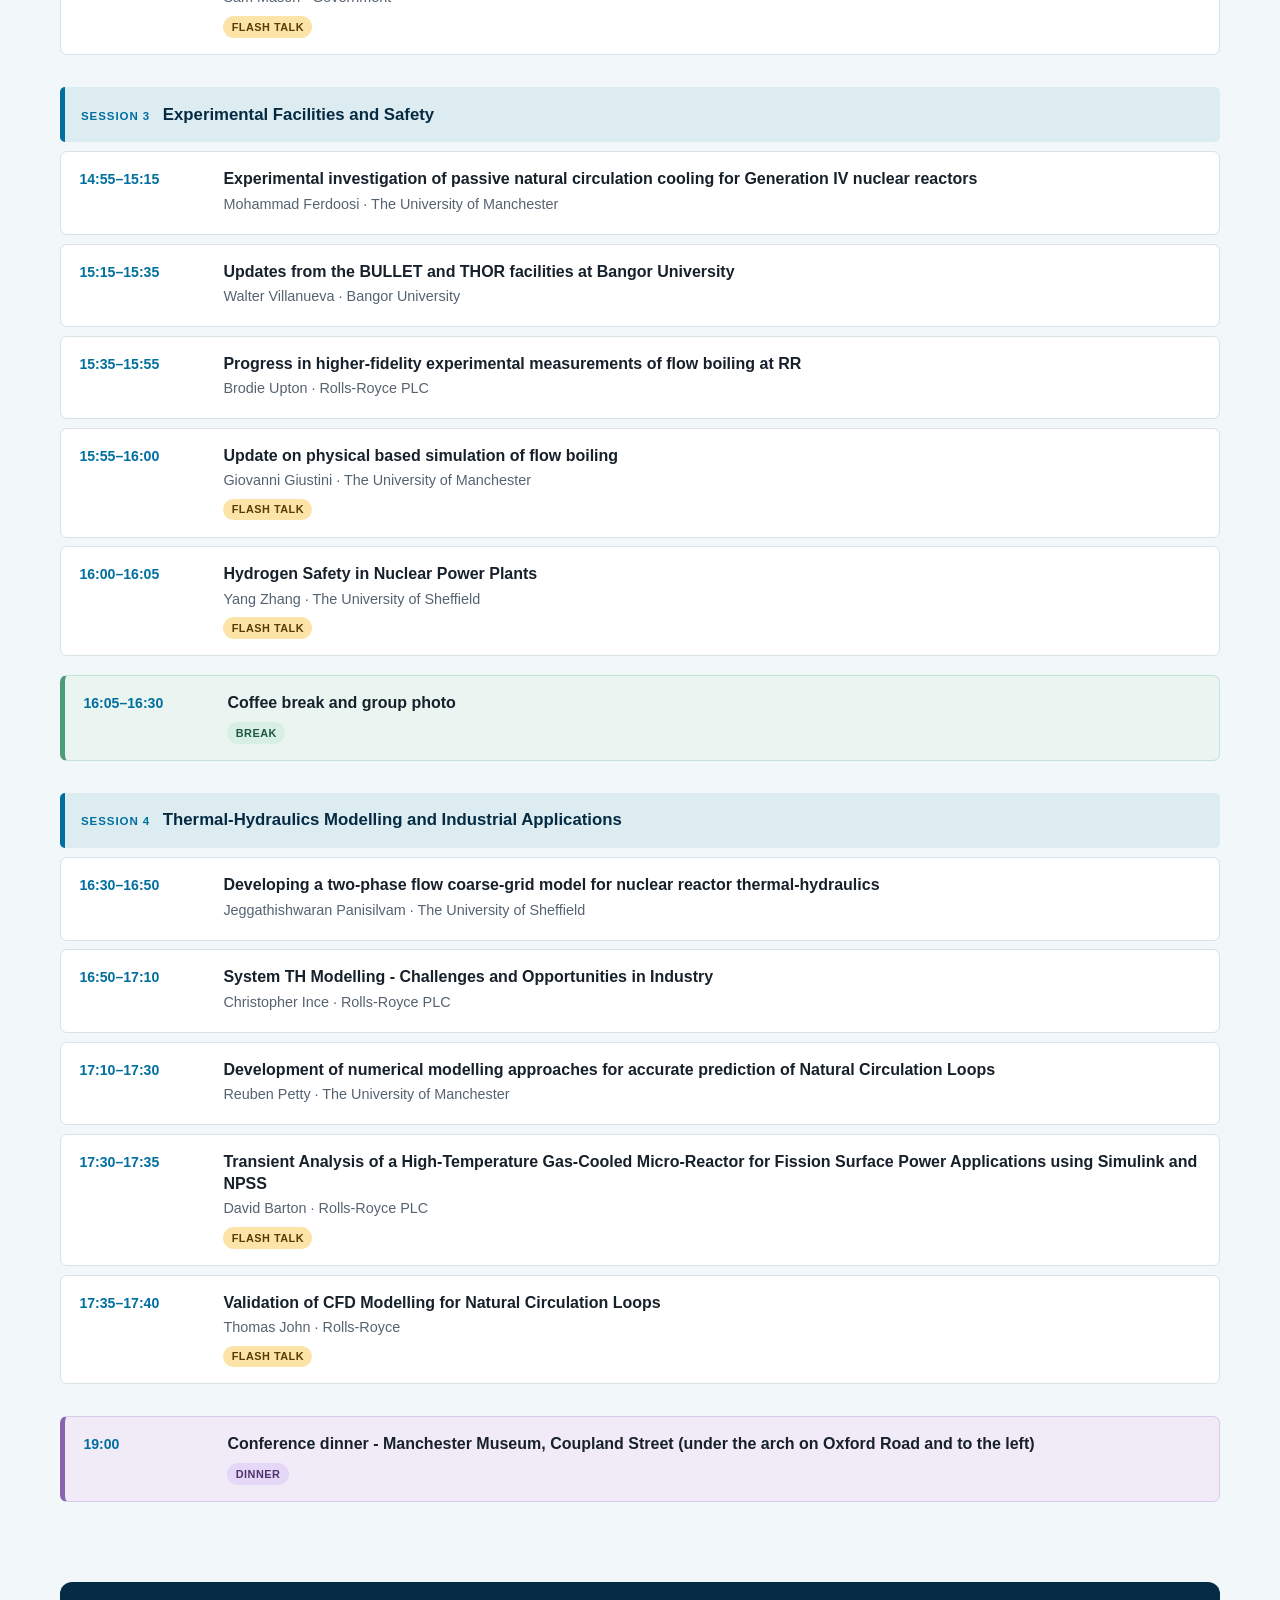
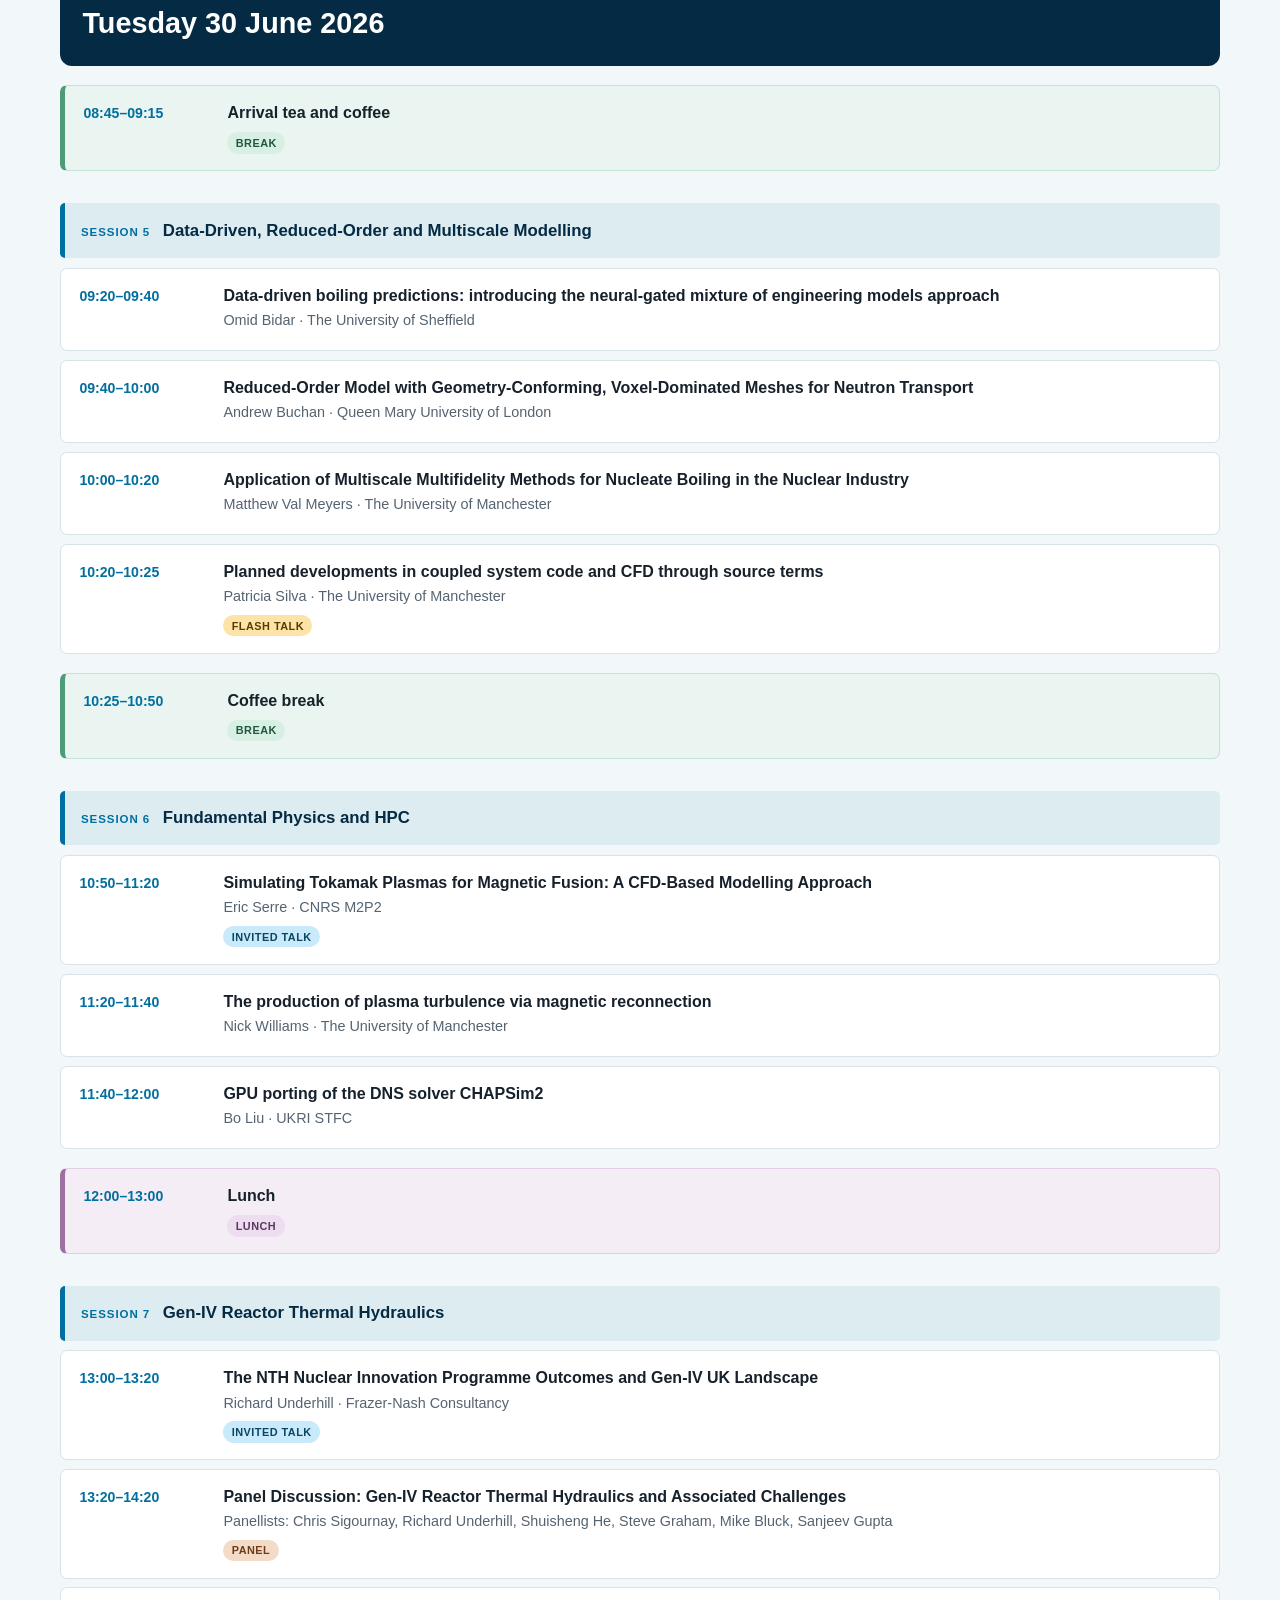
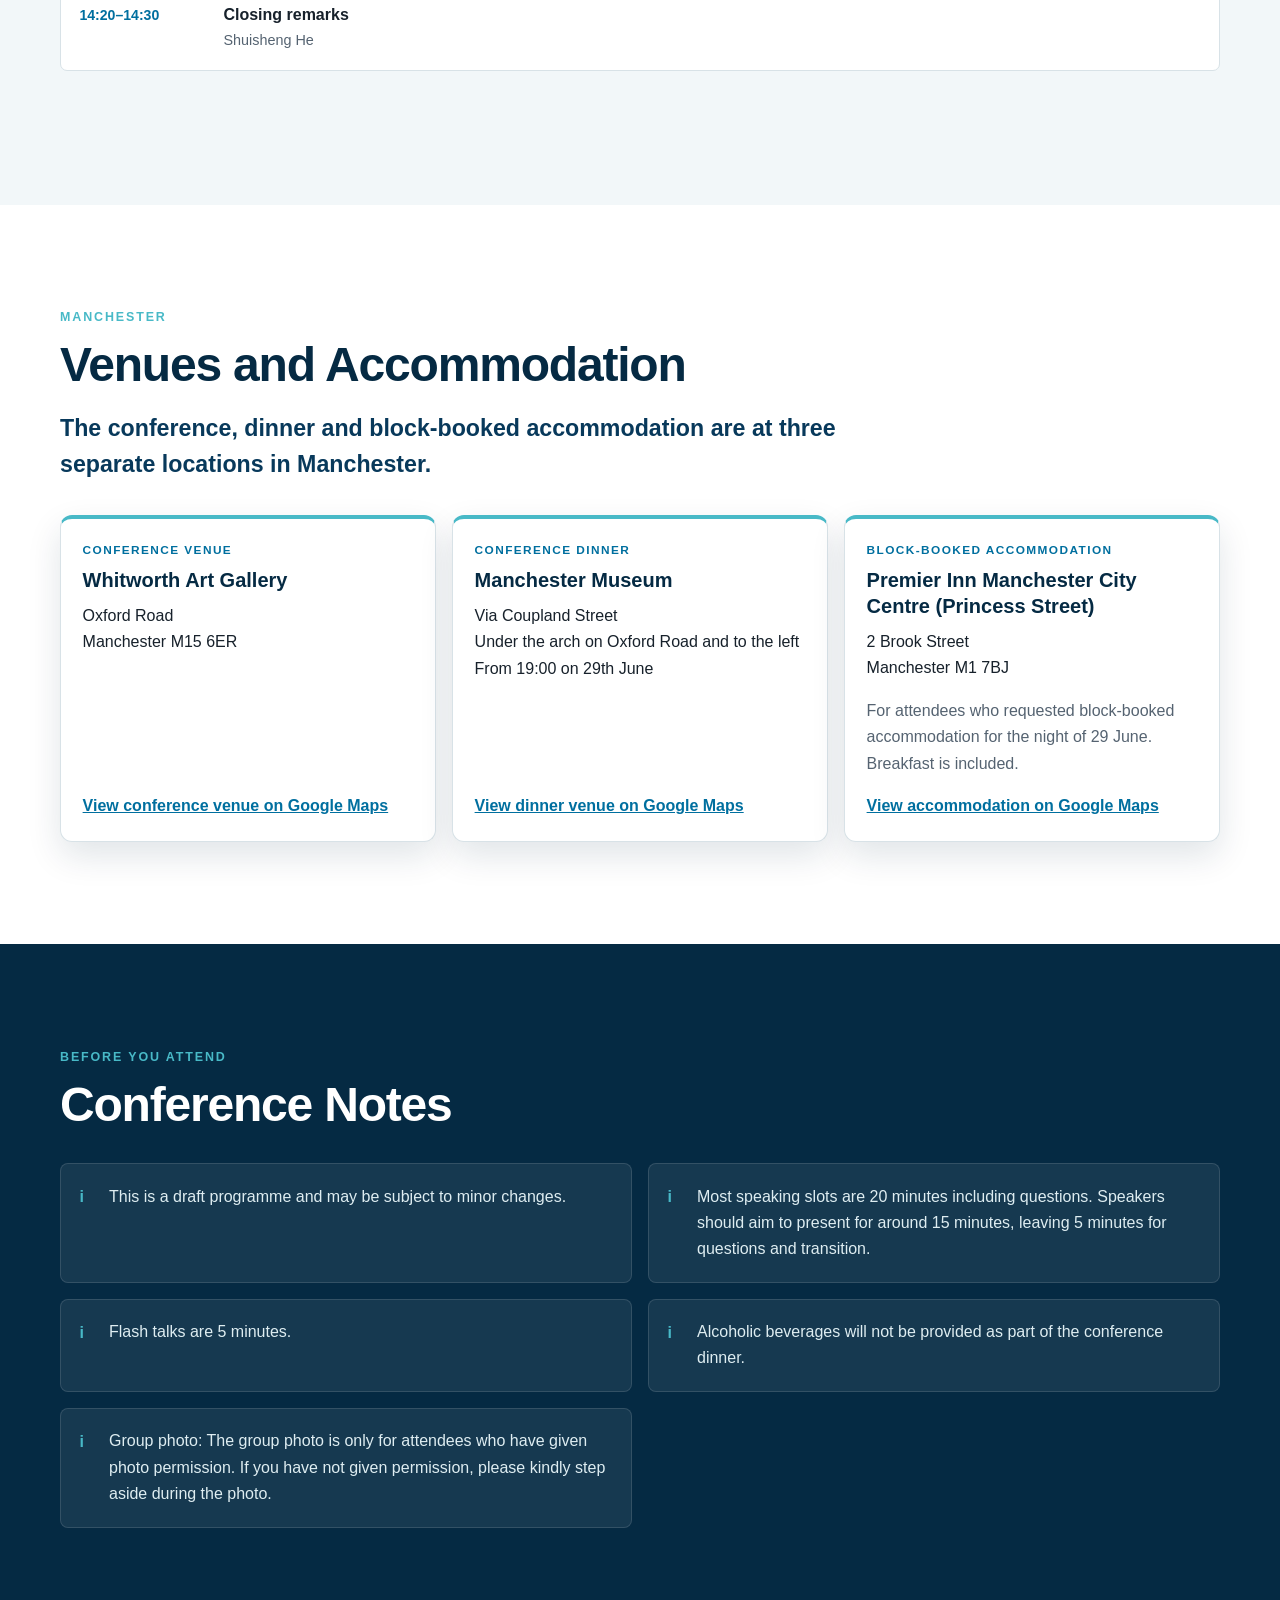
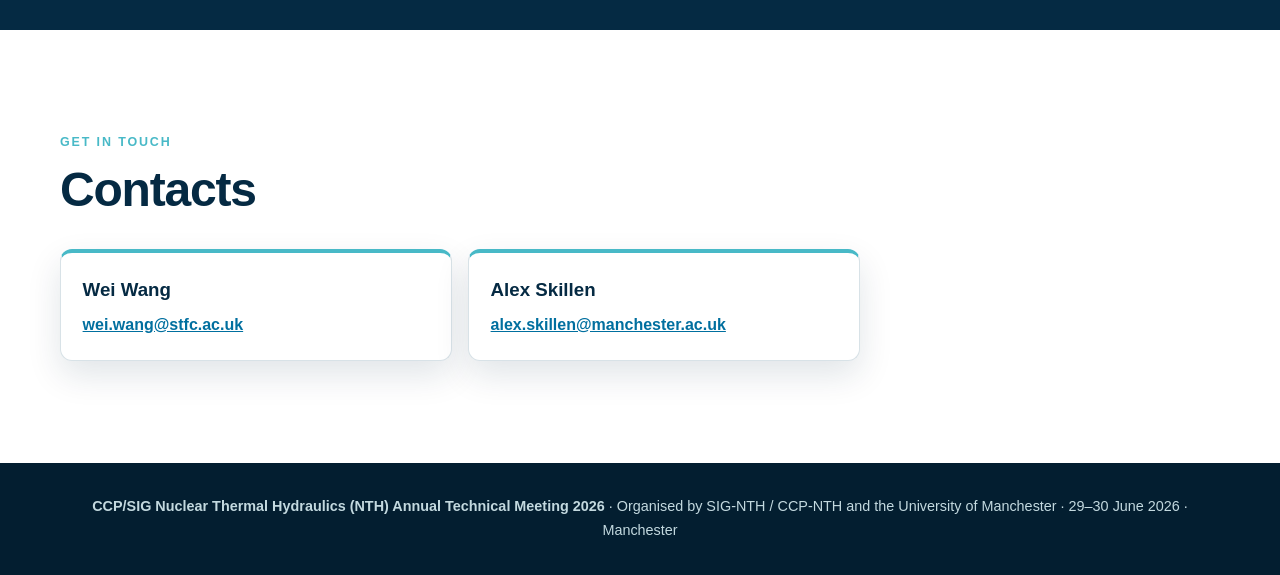
==== commit 3c82ee33: "added a flash talk" ====
--- a/index.html
+++ b/index.html
@@ -108,7 +108,7 @@
           </div>
           <div class="programme-item">
             <time datetime="2026-06-29T11:15">11:15–12:00</time>
-            <div><h4>The CCP/SIG Nuclear Thermal Hydraulics (NTH) Community Today</h4><p>Round-the-room introductions, 45 seconds per attendee</p><span class="tag tag-panel">Community Session</span></div>
+            <div><h4>The UK Nuclear Thermal Hydraulics (NTH) Community Today</h4><p>Round-the-room introductions, 45 seconds per attendee</p><span class="tag tag-panel">Community Session</span></div>
           </div>
           <div class="programme-item">
             <time datetime="2026-06-29T12:00">12:00–12:30</time>
@@ -163,10 +163,17 @@
             </div>
             <div class="programme-item">
               <time datetime="2026-06-29T15:55">15:55–16:00</time>
+              <div>
+                <h4>Update on physical based simulation of flow boiling</h4>
+                <p>Giovanni Giustini · The University of Manchester</p><span class="tag tag-flash">Flash Talk</span>
+              </div>
+            </div>
+            <div class="programme-item">
+              <time datetime="2026-06-29T16:00">16:00–16:05</time>
               <div><h4>Hydrogen Safety in Nuclear Power Plants</h4><p>Yang Zhang · The University of Sheffield</p><span class="tag tag-flash">Flash Talk</span></div>
             </div>
             <div class="programme-item programme-break">
-              <time datetime="2026-06-29T16:00">16:00–16:30</time>
+              <time datetime="2026-06-29T16:05">16:05–16:30</time>
               <div><h4>Coffee break and group photo</h4><span class="tag tag-break">Break</span></div>
             </div>
           </section>
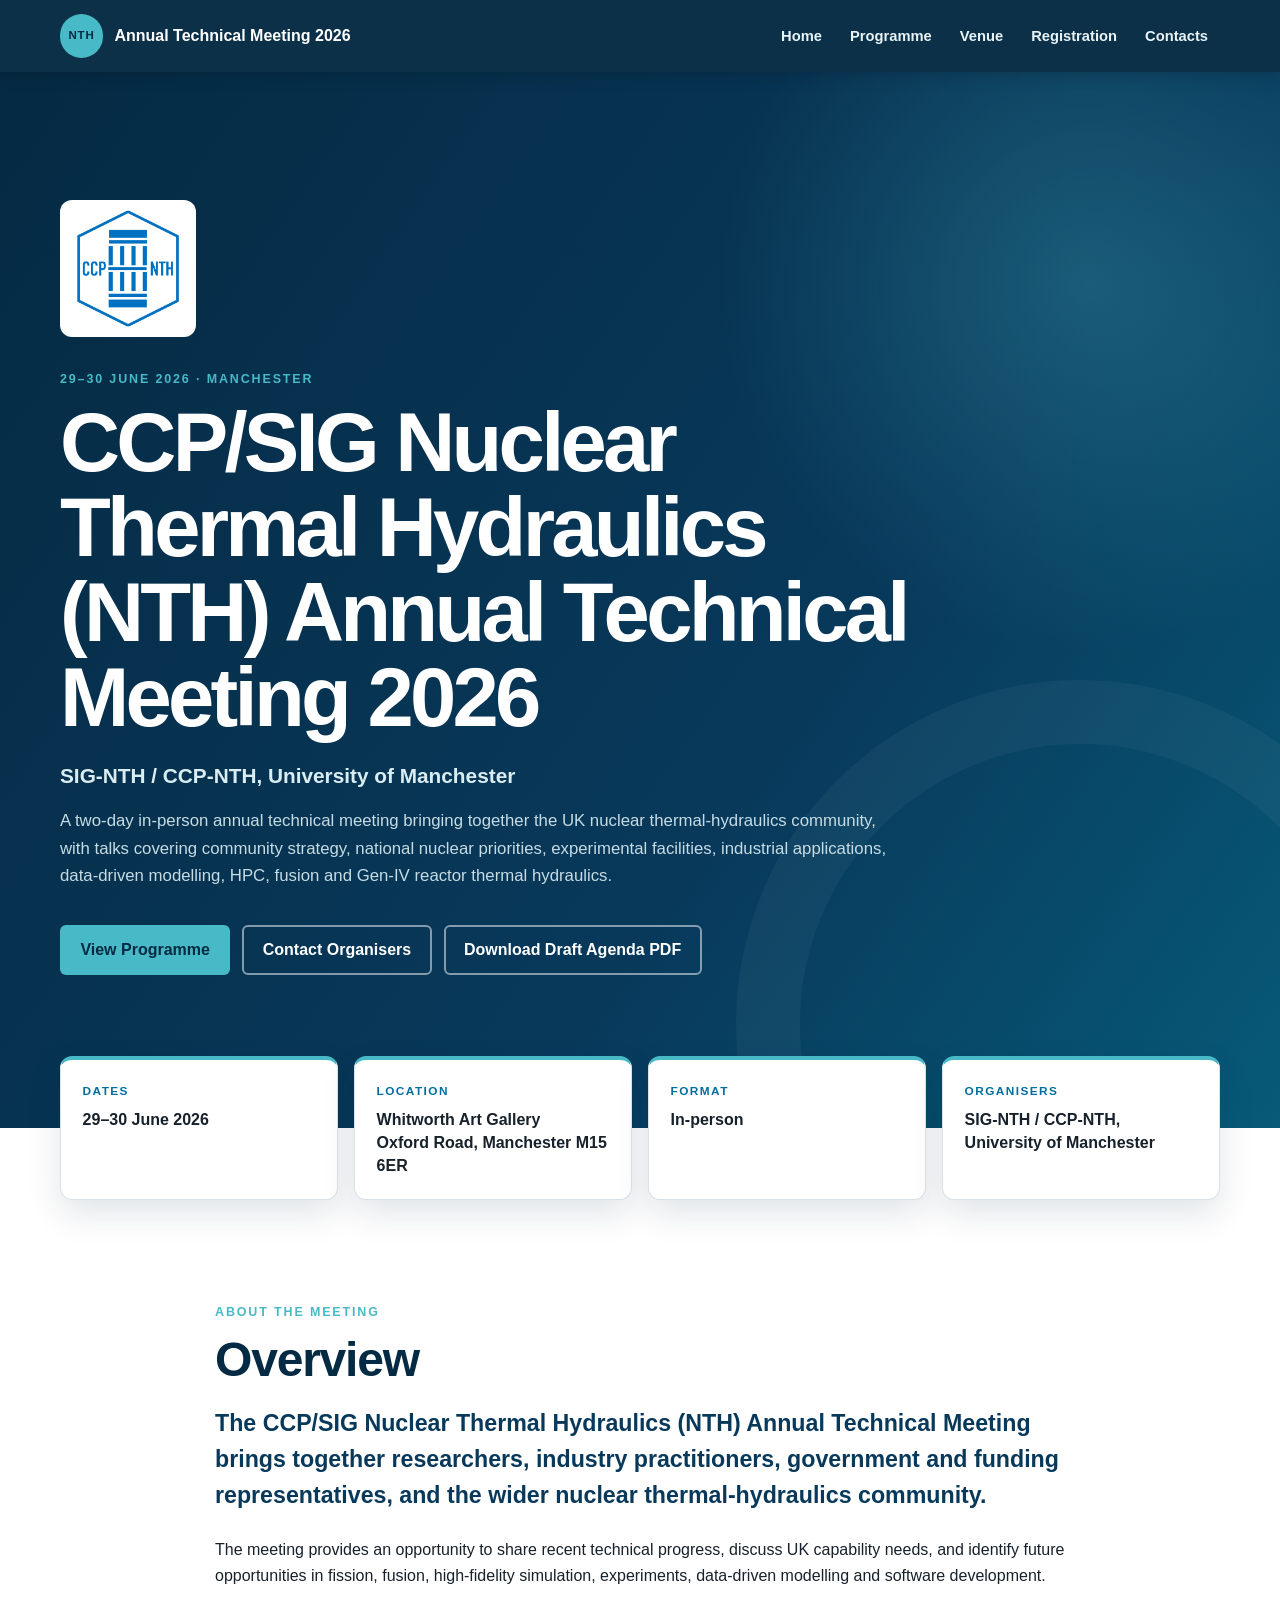
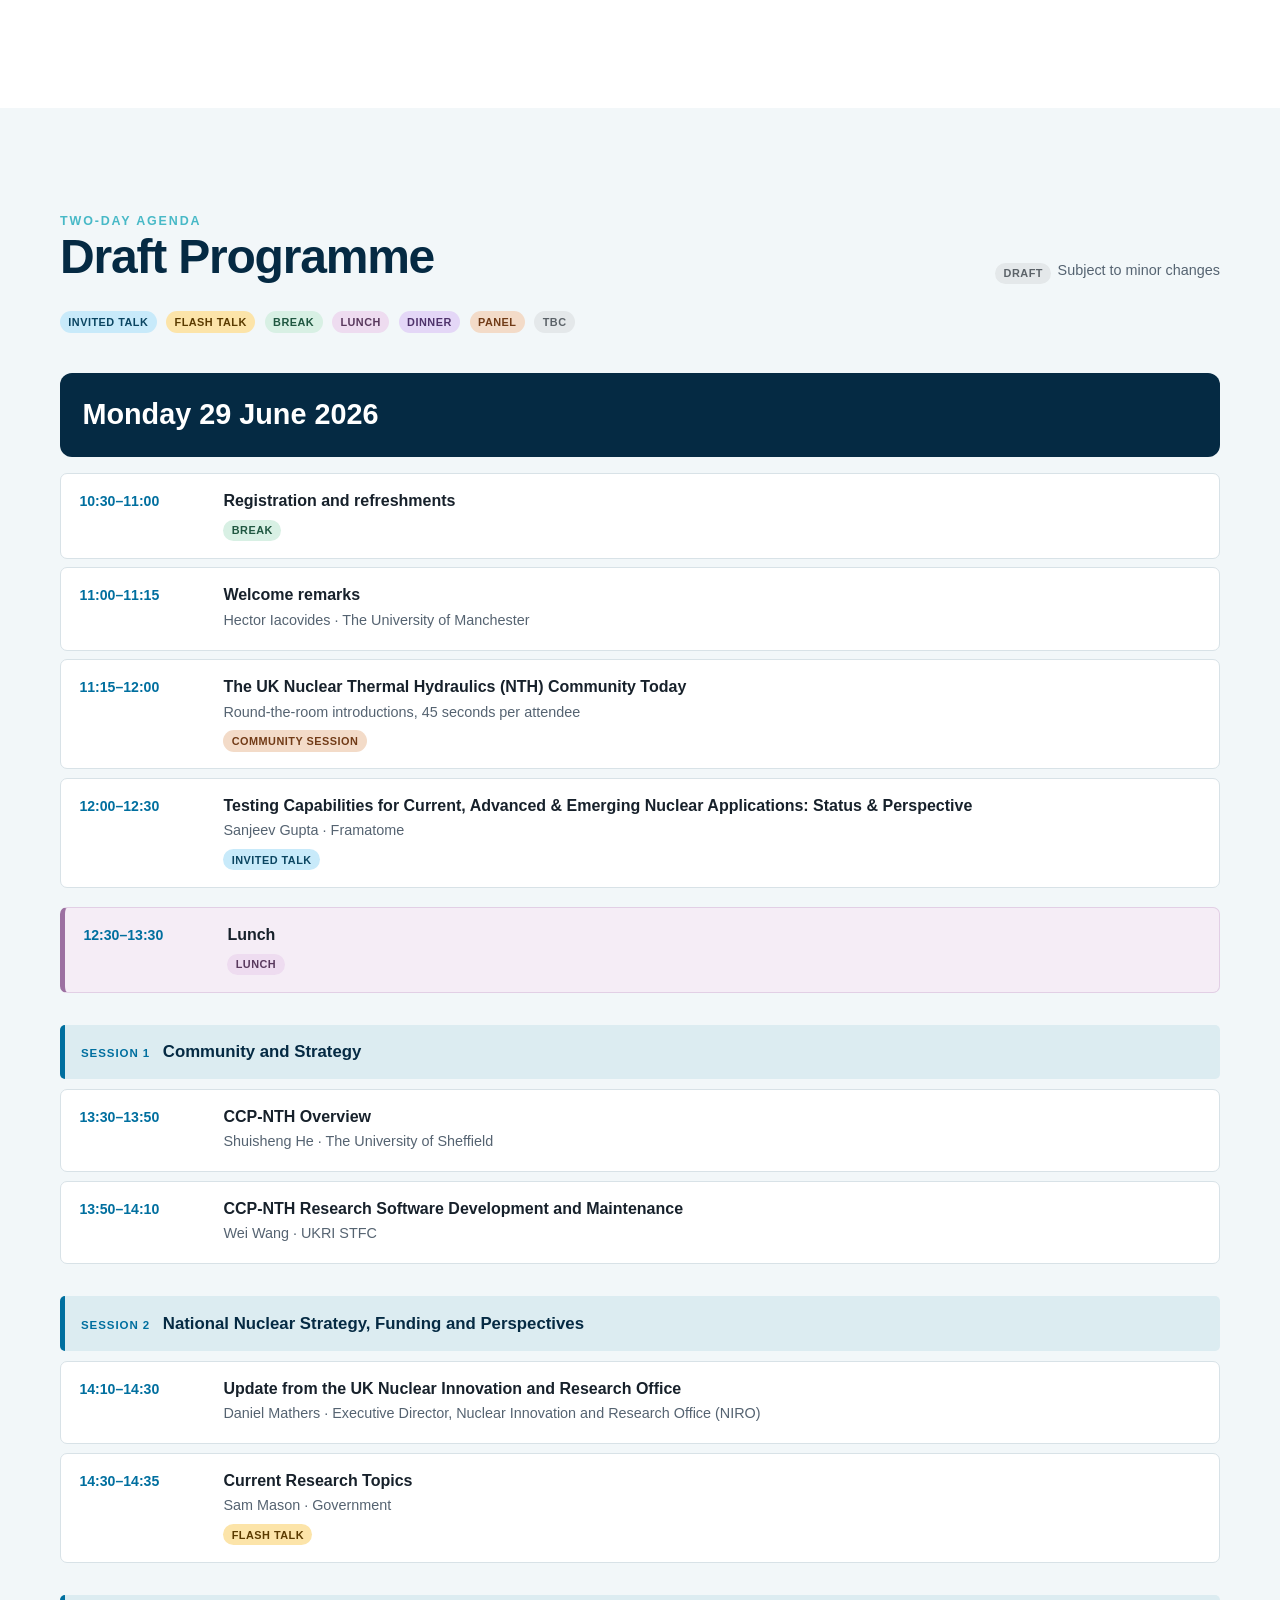
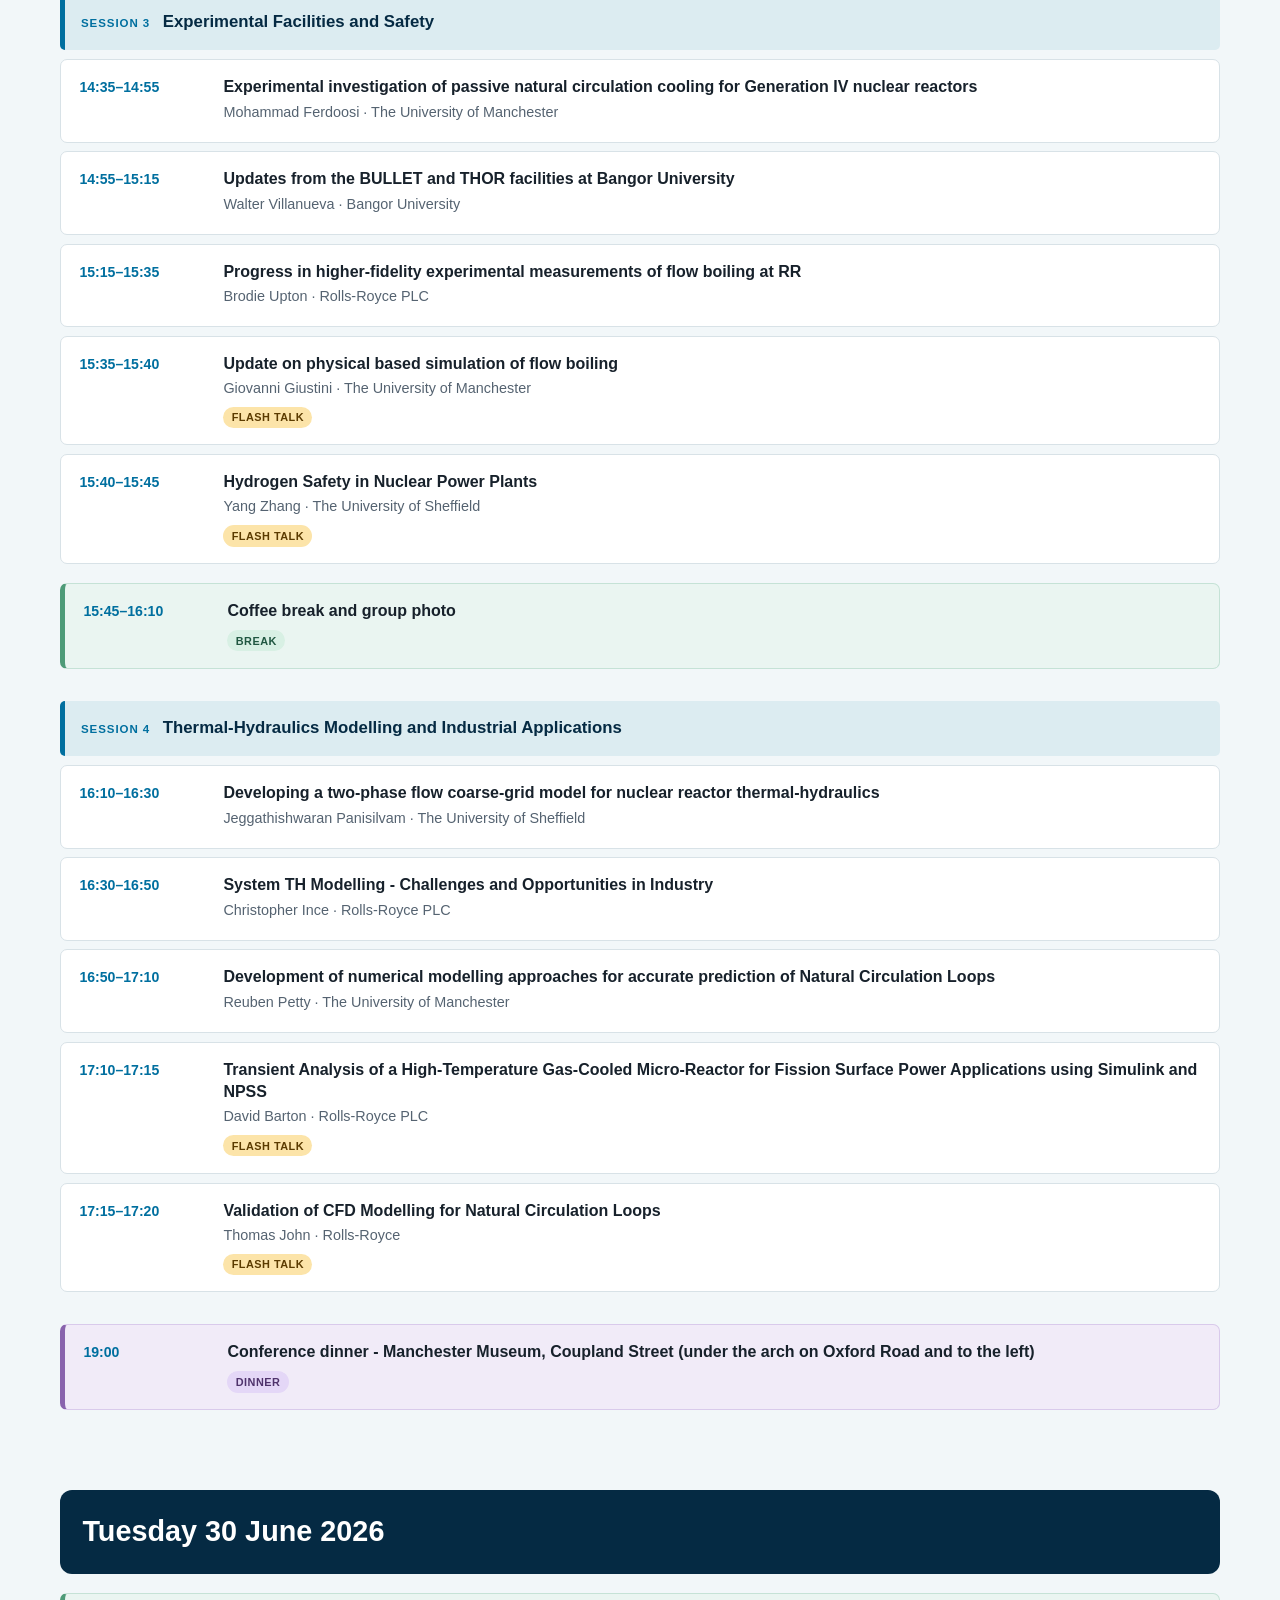
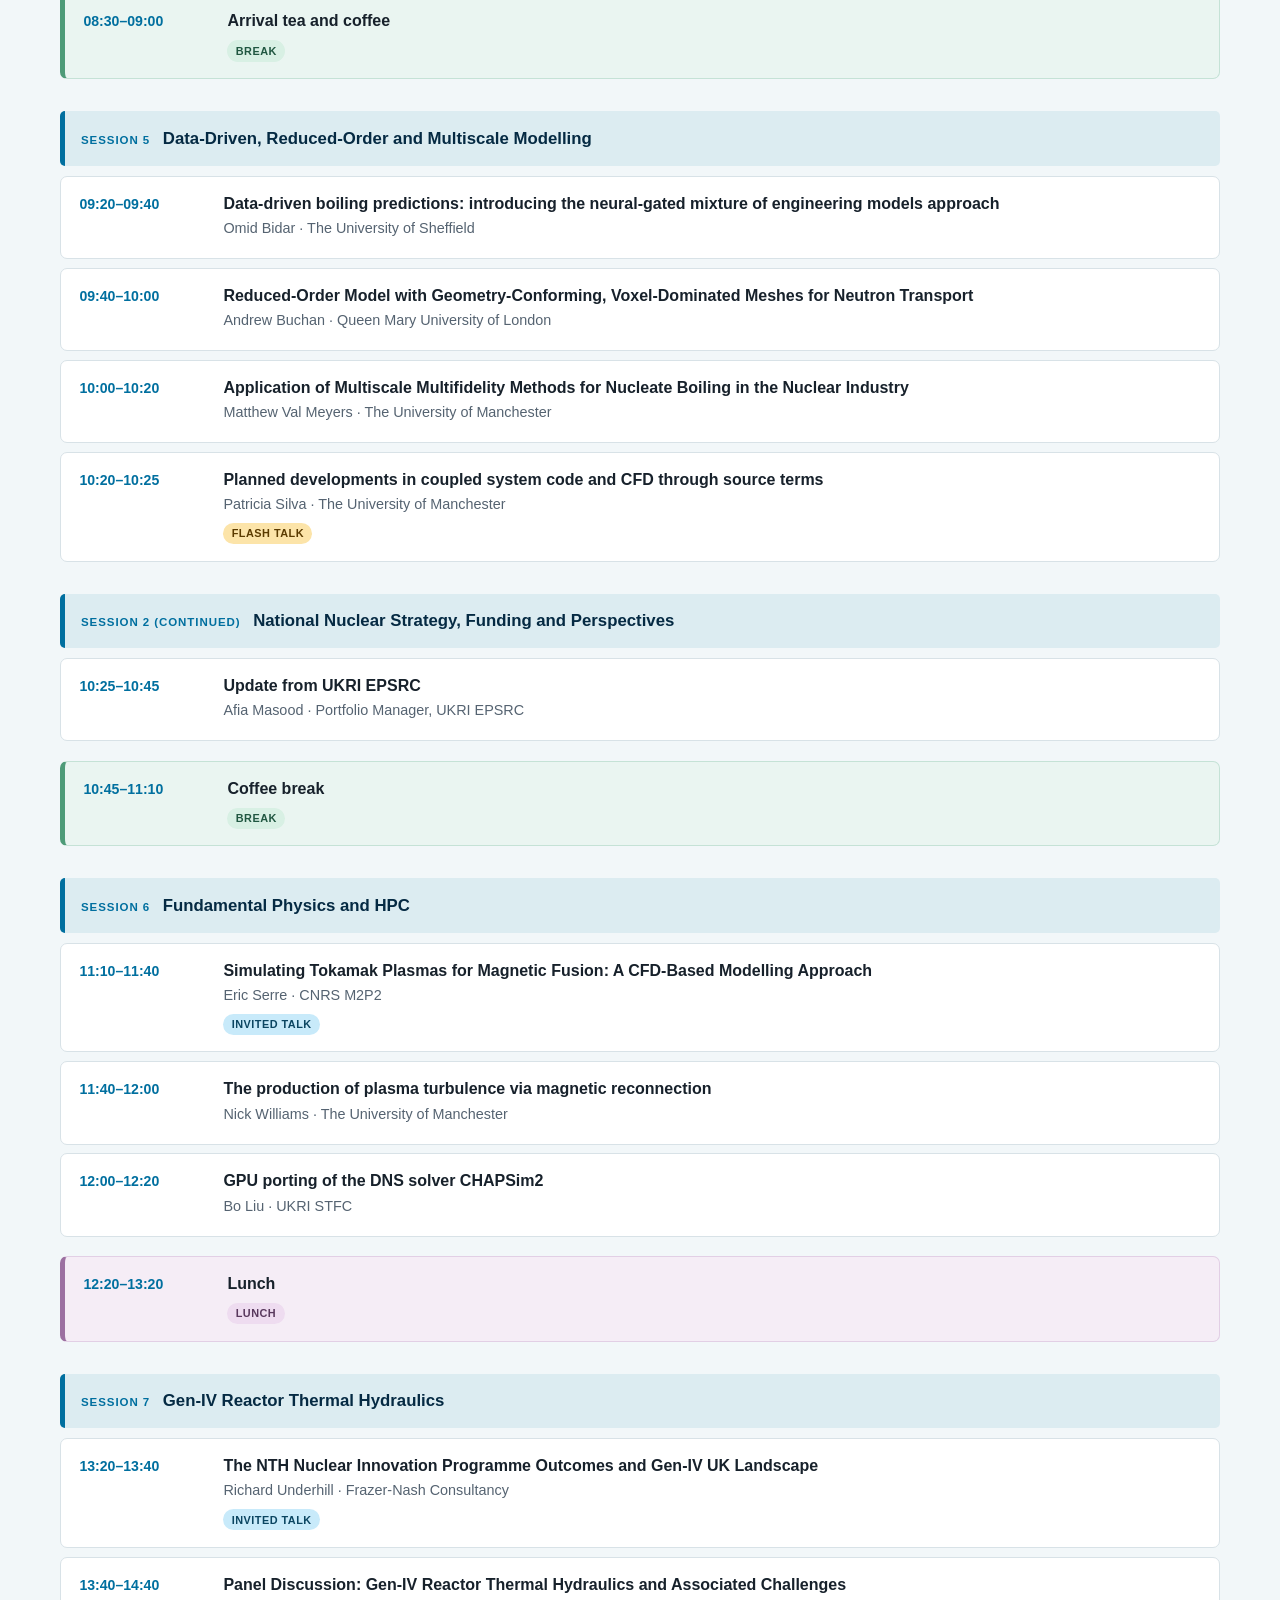
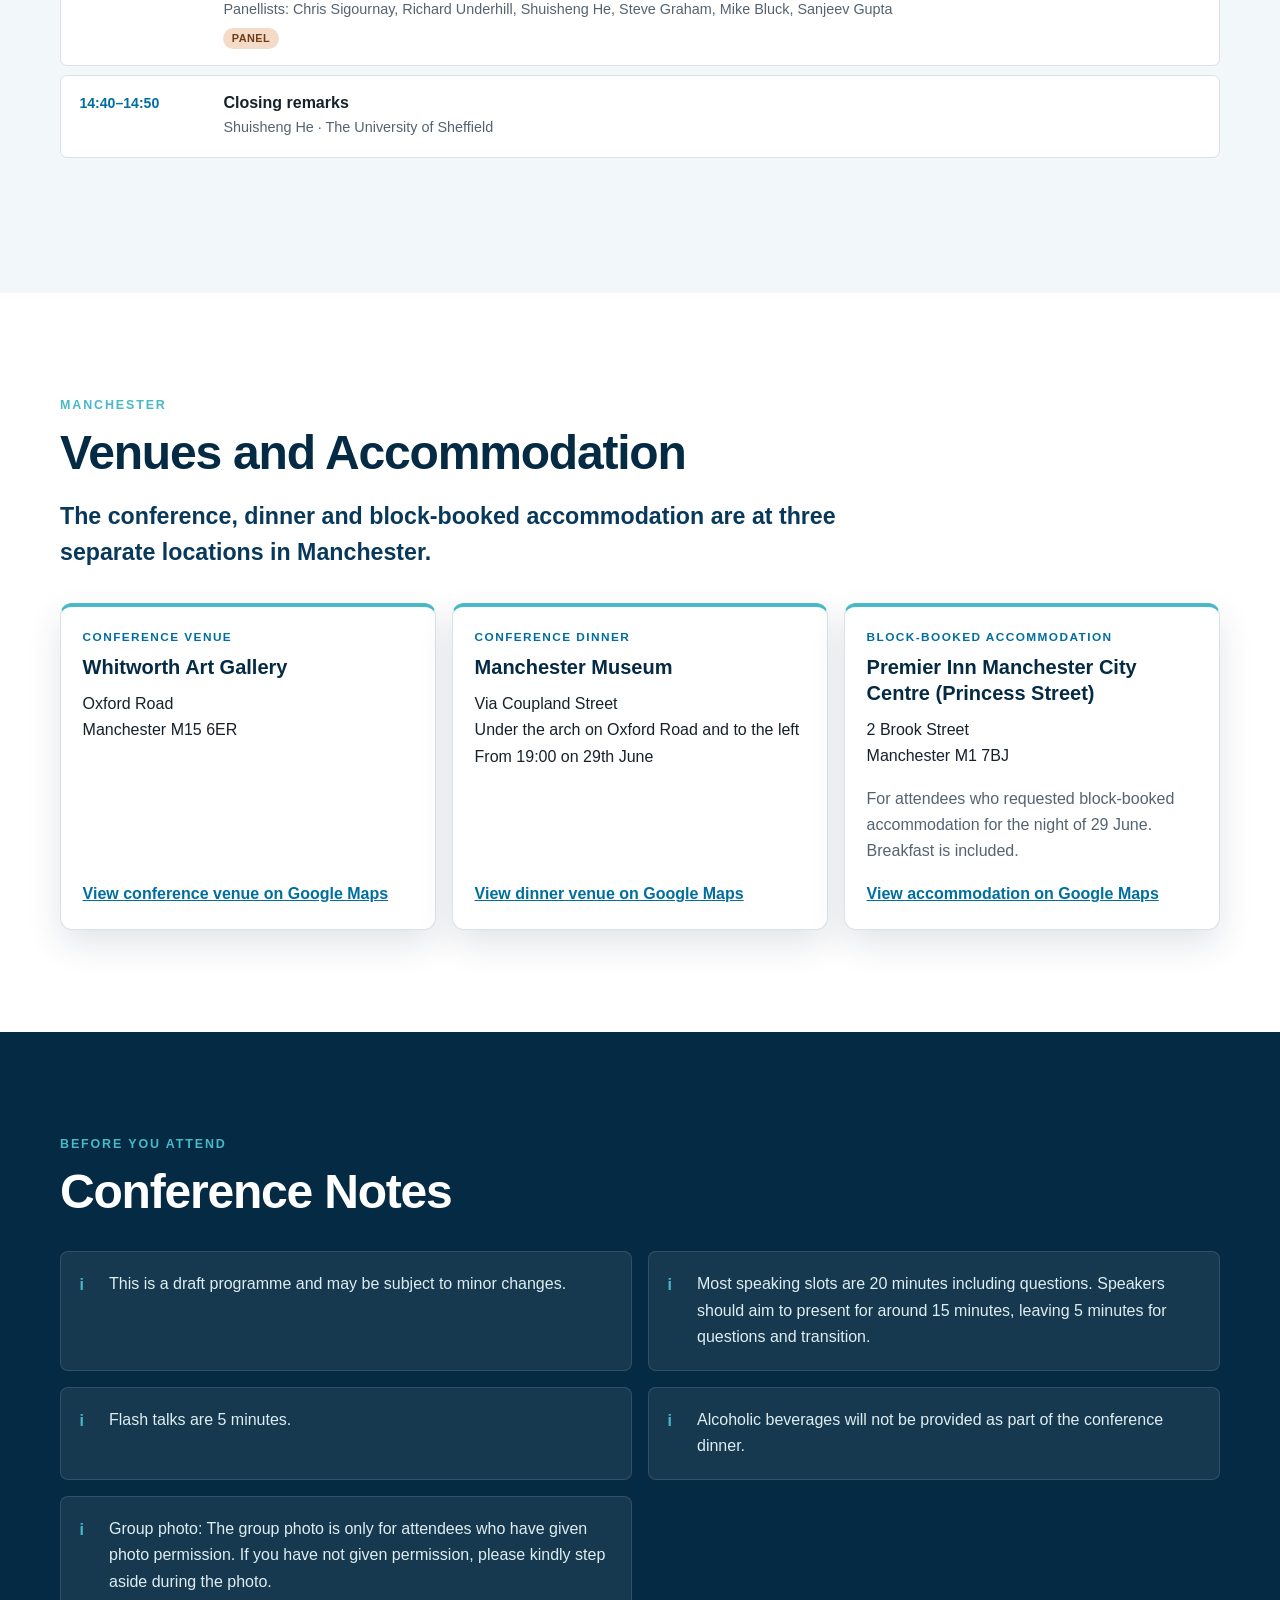
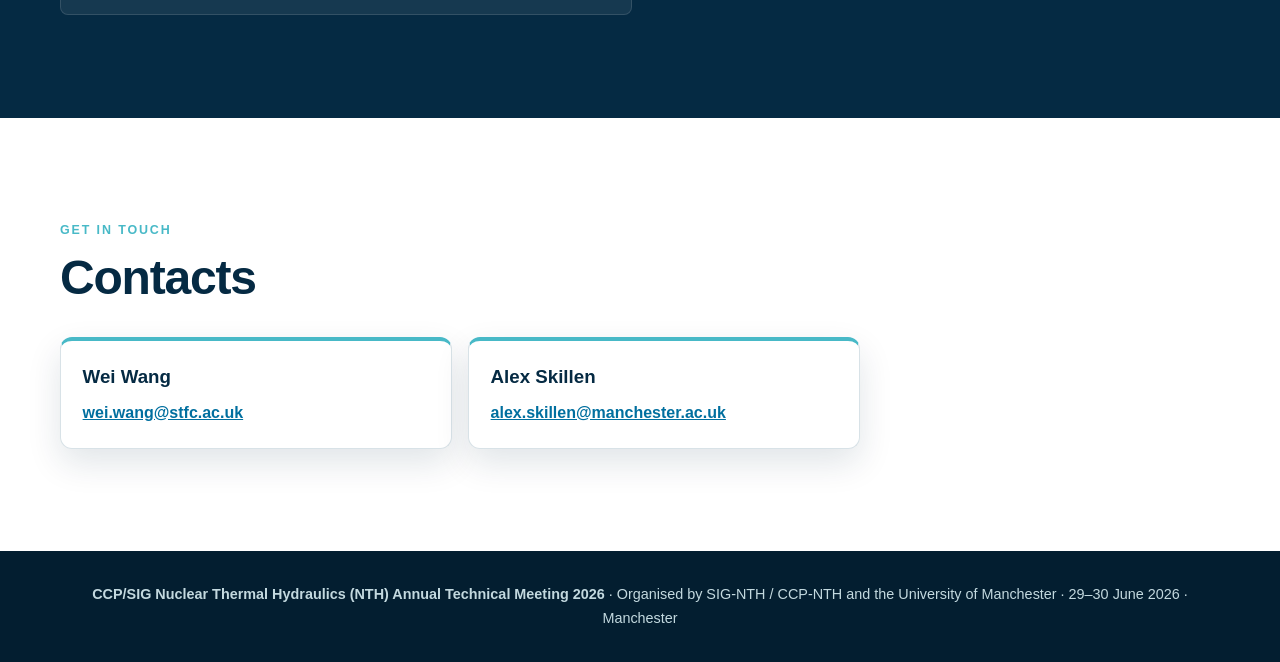
==== commit 7d38003a: "adjusted Afia's time slot" ====
--- a/index.html
+++ b/index.html
@@ -104,7 +104,7 @@
           </div>
           <div class="programme-item">
             <time datetime="2026-06-29T11:00">11:00–11:15</time>
-            <div><h4>Welcome remarks</h4><p>Hector Iacovides</p></div>
+            <div><h4>Welcome remarks</h4><p>Hector Iacovides · The University of Manchester</p></div>
           </div>
           <div class="programme-item">
             <time datetime="2026-06-29T11:15">11:15–12:00</time>
@@ -138,11 +138,7 @@
               <div><h4>Update from the UK Nuclear Innovation and Research Office</h4><p>Daniel Mathers · Executive Director, Nuclear Innovation and Research Office (NIRO)</p></div>
             </div>
             <div class="programme-item">
-              <time datetime="2026-06-29T14:30">14:30–14:50</time>
-              <div><h4>Update from URKI EPSRC</h4><p>Afia Masood · Portfolio Manager, UKRI EPSRC</p></div>
-            </div>
-            <div class="programme-item">
-              <time datetime="2026-06-29T14:50">14:50–14:55</time>
+              <time datetime="2026-06-29T14:30">14:30–14:35</time>
               <div><h4>Current Research Topics</h4><p>Sam Mason · Government</p><span class="tag tag-flash">Flash Talk</span></div>
             </div>
           </section>
@@ -150,30 +146,30 @@
           <section class="session" aria-labelledby="session-three">
             <h4 class="session-title" id="session-three"><span>Session 3</span> Experimental Facilities and Safety</h4>
             <div class="programme-item">
+              <time datetime="2026-06-29T14:35">14:35–14:55</time>
+              <div><h4>Experimental investigation of passive natural circulation cooling for Generation IV nuclear reactors</h4><p>Mohammad Ferdoosi · The University of Manchester</p></div>
+            </div>
+            <div class="programme-item">
               <time datetime="2026-06-29T14:55">14:55–15:15</time>
-              <div><h4>Experimental investigation of passive natural circulation cooling for Generation IV nuclear reactors</h4><p>Mohammad Ferdoosi · The University of Manchester</p></div>
+              <div><h4>Updates from the BULLET and THOR facilities at Bangor University</h4><p>Walter Villanueva · Bangor University</p></div>
             </div>
             <div class="programme-item">
               <time datetime="2026-06-29T15:15">15:15–15:35</time>
-              <div><h4>Updates from the BULLET and THOR facilities at Bangor University</h4><p>Walter Villanueva · Bangor University</p></div>
-            </div>
-            <div class="programme-item">
-              <time datetime="2026-06-29T15:35">15:35–15:55</time>
               <div><h4>Progress in higher-fidelity experimental measurements of flow boiling at RR</h4><p>Brodie Upton · Rolls-Royce PLC</p></div>
             </div>
             <div class="programme-item">
-              <time datetime="2026-06-29T15:55">15:55–16:00</time>
+              <time datetime="2026-06-29T15:35">15:35–15:40</time>
               <div>
                 <h4>Update on physical based simulation of flow boiling</h4>
                 <p>Giovanni Giustini · The University of Manchester</p><span class="tag tag-flash">Flash Talk</span>
               </div>
             </div>
             <div class="programme-item">
-              <time datetime="2026-06-29T16:00">16:00–16:05</time>
+              <time datetime="2026-06-29T15:40">15:40–15:45</time>
               <div><h4>Hydrogen Safety in Nuclear Power Plants</h4><p>Yang Zhang · The University of Sheffield</p><span class="tag tag-flash">Flash Talk</span></div>
             </div>
             <div class="programme-item programme-break">
-              <time datetime="2026-06-29T16:05">16:05–16:30</time>
+              <time datetime="2026-06-29T15:45">15:45–16:10</time>
               <div><h4>Coffee break and group photo</h4><span class="tag tag-break">Break</span></div>
             </div>
           </section>
@@ -181,23 +177,23 @@
           <section class="session" aria-labelledby="session-four">
             <h4 class="session-title" id="session-four"><span>Session 4</span> Thermal-Hydraulics Modelling and Industrial Applications</h4>
             <div class="programme-item">
+              <time datetime="2026-06-29T16:10">16:10–16:30</time>
+              <div><h4>Developing a two-phase flow coarse-grid model for nuclear reactor thermal-hydraulics</h4><p>Jeggathishwaran Panisilvam · The University of Sheffield</p></div>
+            </div>
+            <div class="programme-item">
               <time datetime="2026-06-29T16:30">16:30–16:50</time>
-              <div><h4>Developing a two-phase flow coarse-grid model for nuclear reactor thermal-hydraulics</h4><p>Jeggathishwaran Panisilvam · The University of Sheffield</p></div>
+              <div><h4>System TH Modelling - Challenges and Opportunities in Industry</h4><p>Christopher Ince · Rolls-Royce PLC</p></div>
             </div>
             <div class="programme-item">
               <time datetime="2026-06-29T16:50">16:50–17:10</time>
-              <div><h4>System TH Modelling - Challenges and Opportunities in Industry</h4><p>Christopher Ince · Rolls-Royce PLC</p></div>
-            </div>
-            <div class="programme-item">
-              <time datetime="2026-06-29T17:10">17:10–17:30</time>
               <div><h4>Development of numerical modelling approaches for accurate prediction of Natural Circulation Loops</h4><p>Reuben Petty · The University of Manchester</p></div>
             </div>
             <div class="programme-item">
-              <time datetime="2026-06-29T17:30">17:30–17:35</time>
+              <time datetime="2026-06-29T17:10">17:10–17:15</time>
               <div><h4>Transient Analysis of a High-Temperature Gas-Cooled Micro-Reactor for Fission Surface Power Applications using Simulink and NPSS</h4><p>David Barton · Rolls-Royce PLC</p><span class="tag tag-flash">Flash Talk</span></div>
             </div>
             <div class="programme-item">
-              <time datetime="2026-06-29T17:35">17:35–17:40</time>
+              <time datetime="2026-06-29T17:15">17:15–17:20</time>
               <div><h4>Validation of CFD Modelling for Natural Circulation Loops</h4><p>Thomas John · Rolls-Royce</p><span class="tag tag-flash">Flash Talk</span></div>
             </div>
           </section>
@@ -212,7 +208,7 @@
           <h3 id="day-two">Tuesday 30 June 2026</h3>
 
           <div class="programme-item programme-break">
-            <time datetime="2026-06-30T08:45">08:45–09:15</time>
+            <time datetime="2026-06-30T08:30">08:30–09:00</time>
             <div><h4>Arrival tea and coffee</h4><span class="tag tag-break">Break</span></div>
           </div>
 
@@ -234,8 +230,16 @@
               <time datetime="2026-06-30T10:20">10:20–10:25</time>
               <div><h4>Planned developments in coupled system code and CFD through source terms</h4><p>Patricia Silva · The University of Manchester</p><span class="tag tag-flash">Flash Talk</span></div>
             </div>
+          </section>
+
+          <section class="session" aria-labelledby="session-two-continued">
+            <h4 class="session-title" id="session-two-continued"><span>Session 2 (Continued)</span> National Nuclear Strategy, Funding and Perspectives</h4>
+            <div class="programme-item">
+              <time datetime="2026-06-30T10:25">10:25–10:45</time>
+              <div><h4>Update from UKRI EPSRC</h4><p>Afia Masood · Portfolio Manager, UKRI EPSRC</p></div>
+            </div>
             <div class="programme-item programme-break">
-              <time datetime="2026-06-30T10:25">10:25–10:50</time>
+              <time datetime="2026-06-30T10:45">10:45–11:10</time>
               <div><h4>Coffee break</h4><span class="tag tag-break">Break</span></div>
             </div>
           </section>
@@ -243,19 +247,19 @@
           <section class="session" aria-labelledby="session-six">
             <h4 class="session-title" id="session-six"><span>Session 6</span> Fundamental Physics and HPC</h4>
             <div class="programme-item">
-              <time datetime="2026-06-30T10:50">10:50–11:20</time>
+              <time datetime="2026-06-30T11:10">11:10–11:40</time>
               <div><h4>Simulating Tokamak Plasmas for Magnetic Fusion: A CFD-Based Modelling Approach</h4><p>Eric Serre · CNRS M2P2</p><span class="tag tag-invited">Invited Talk</span></div>
             </div>
             <div class="programme-item">
-              <time datetime="2026-06-30T11:20">11:20–11:40</time>
+              <time datetime="2026-06-30T11:40">11:40–12:00</time>
               <div><h4>The production of plasma turbulence via magnetic reconnection</h4><p>Nick Williams · The University of Manchester</p></div>
             </div>
             <div class="programme-item">
-              <time datetime="2026-06-30T11:40">11:40–12:00</time>
+              <time datetime="2026-06-30T12:00">12:00–12:20</time>
               <div><h4>GPU porting of the DNS solver CHAPSim2</h4><p>Bo Liu · UKRI STFC</p></div>
             </div>
             <div class="programme-item programme-break programme-lunch">
-              <time datetime="2026-06-30T12:00">12:00–13:00</time>
+              <time datetime="2026-06-30T12:20">12:20–13:20</time>
               <div><h4>Lunch</h4><span class="tag tag-lunch">Lunch</span></div>
             </div>
           </section>
@@ -263,16 +267,16 @@
           <section class="session" aria-labelledby="session-seven">
             <h4 class="session-title" id="session-seven"><span>Session 7</span> Gen-IV Reactor Thermal Hydraulics</h4>
             <div class="programme-item">
-              <time datetime="2026-06-30T13:00">13:00–13:20</time>
+              <time datetime="2026-06-30T13:20">13:20–13:40</time>
               <div><h4>The NTH Nuclear Innovation Programme Outcomes and Gen-IV UK Landscape</h4><p>Richard Underhill · Frazer-Nash Consultancy</p><span class="tag tag-invited">Invited Talk</span></div>
             </div>
             <div class="programme-item">
-              <time datetime="2026-06-30T13:20">13:20–14:20</time>
+              <time datetime="2026-06-30T13:40">13:40–14:40</time>
               <div><h4>Panel Discussion: Gen-IV Reactor Thermal Hydraulics and Associated Challenges</h4><p>Panellists: Chris Sigournay, Richard Underhill, Shuisheng He, Steve Graham, Mike Bluck, Sanjeev Gupta</p><span class="tag tag-panel">Panel</span></div>
             </div>
             <div class="programme-item">
-              <time datetime="2026-06-30T14:20">14:20–14:30</time>
-              <div><h4>Closing remarks</h4><p>Shuisheng He</p></div>
+              <time datetime="2026-06-30T14:40">14:40–14:50</time>
+              <div><h4>Closing remarks</h4><p>Shuisheng He · The University of Sheffield</p></div>
             </div>
           </section>
         </article>
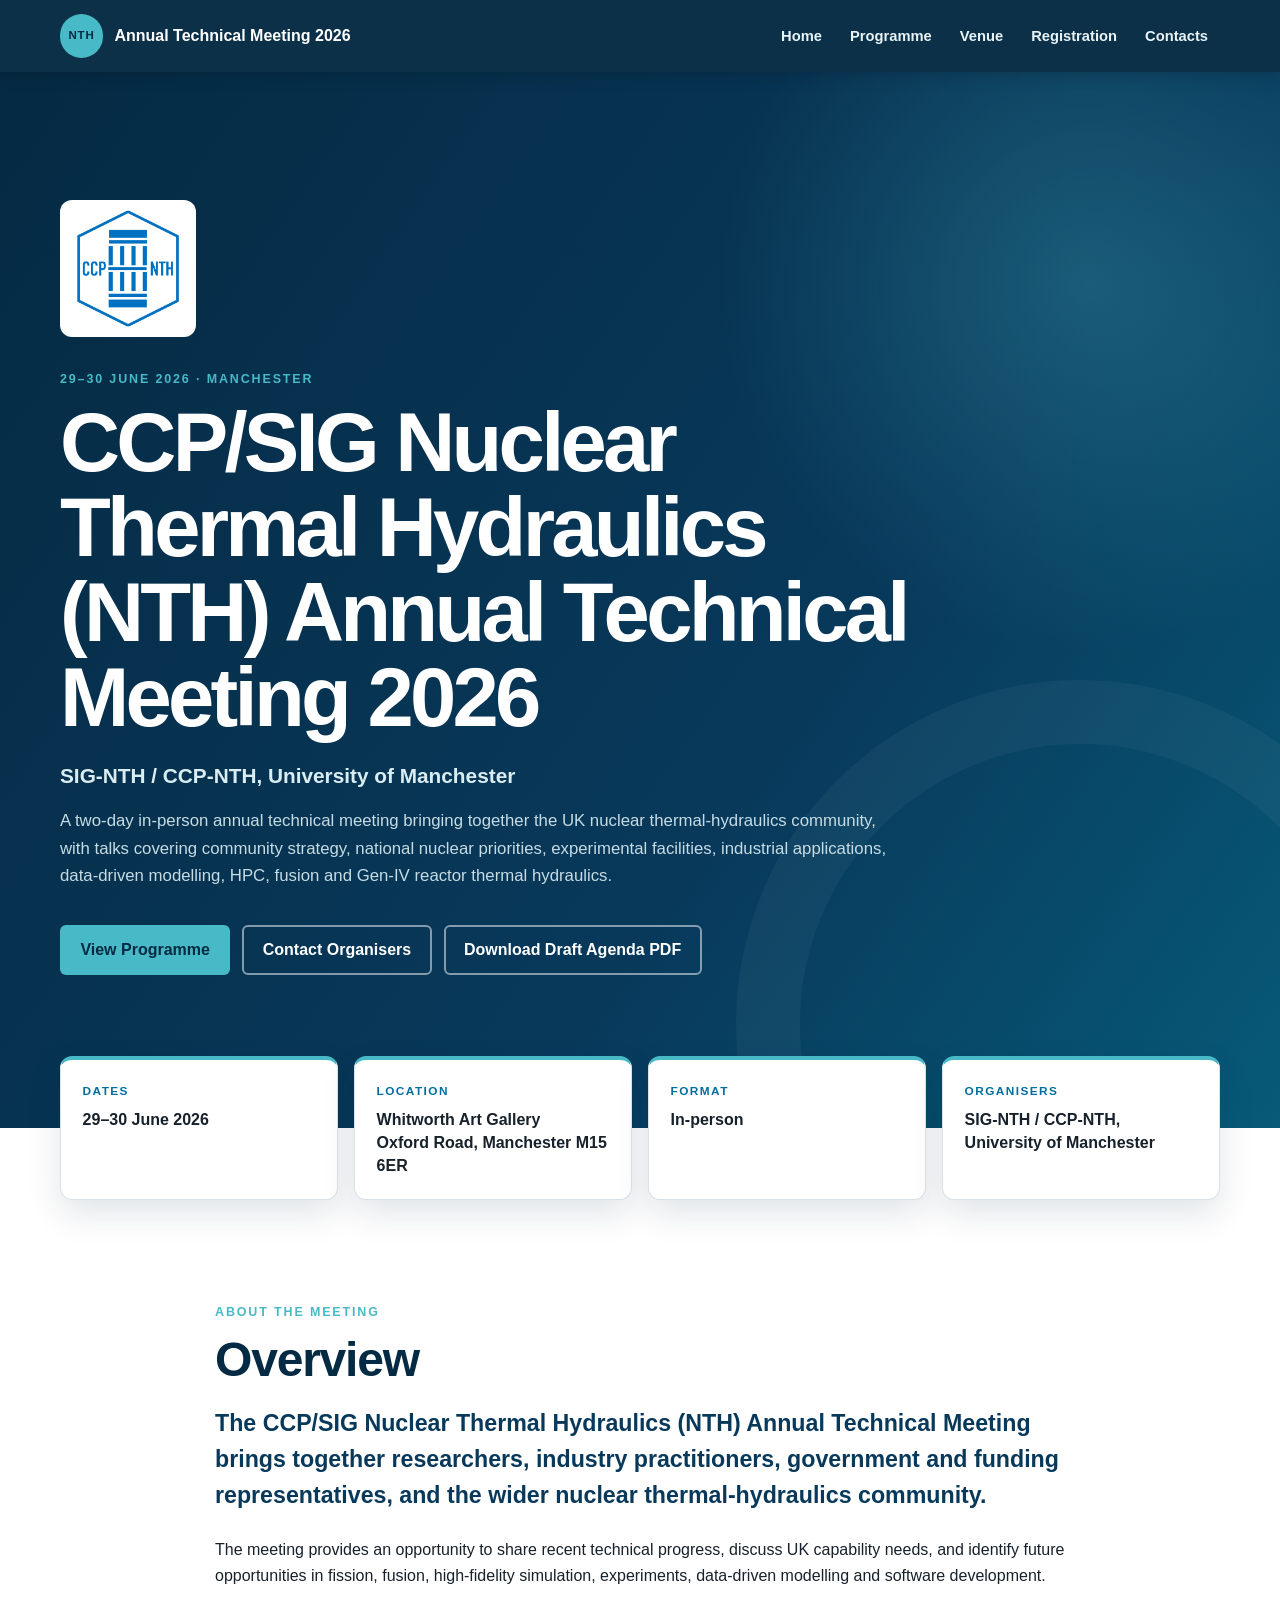
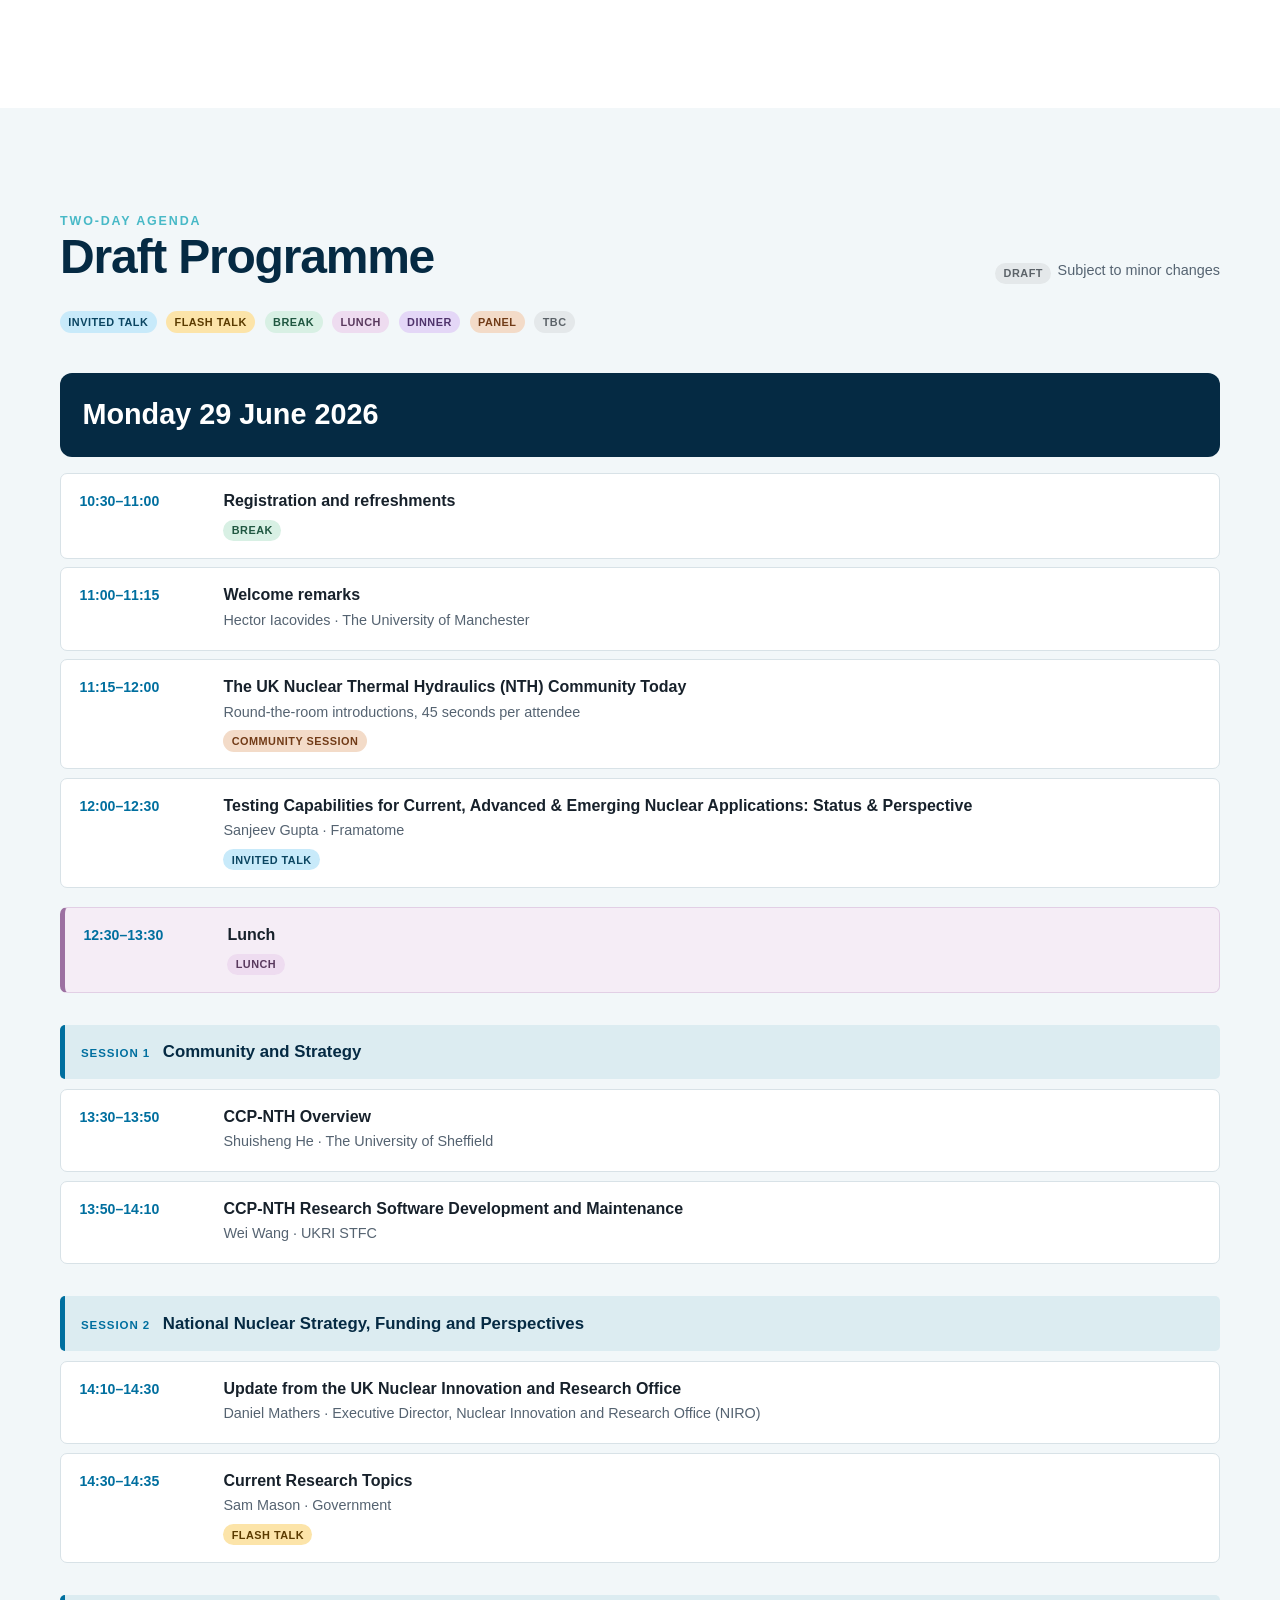
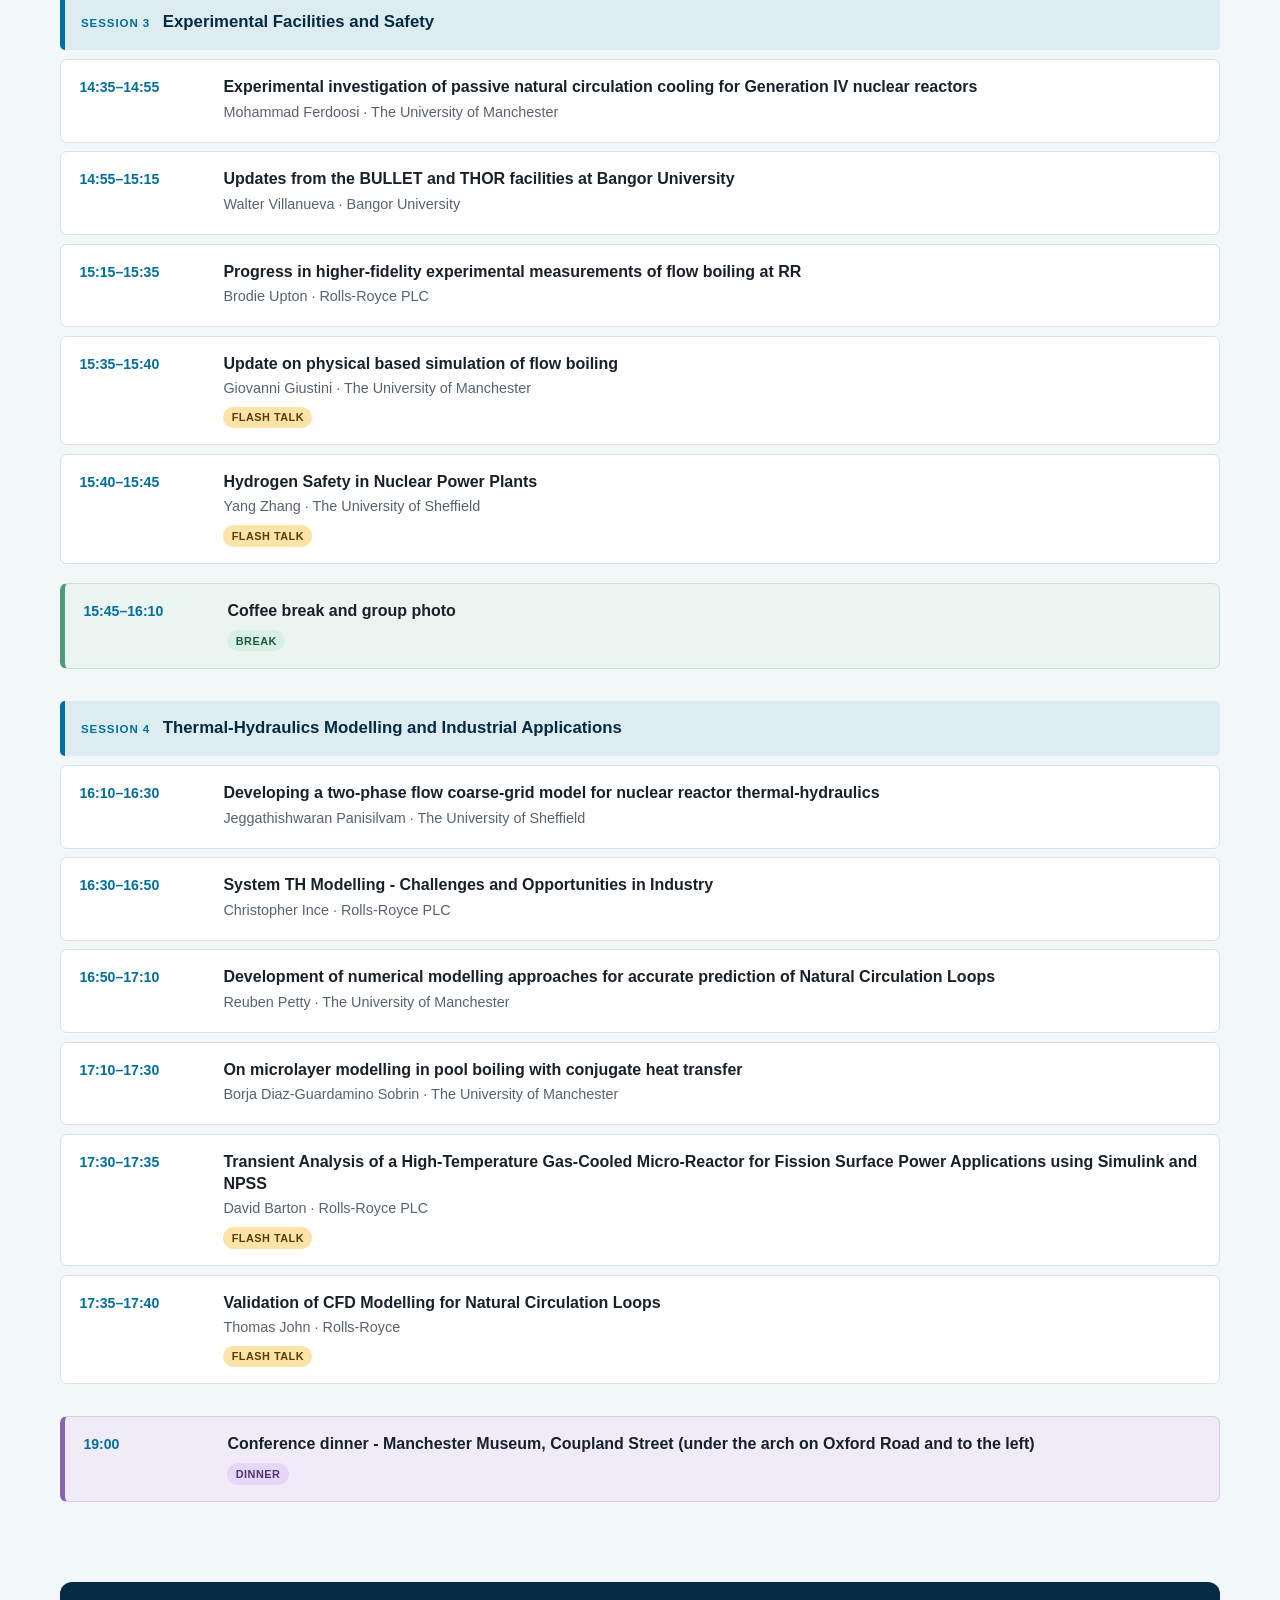
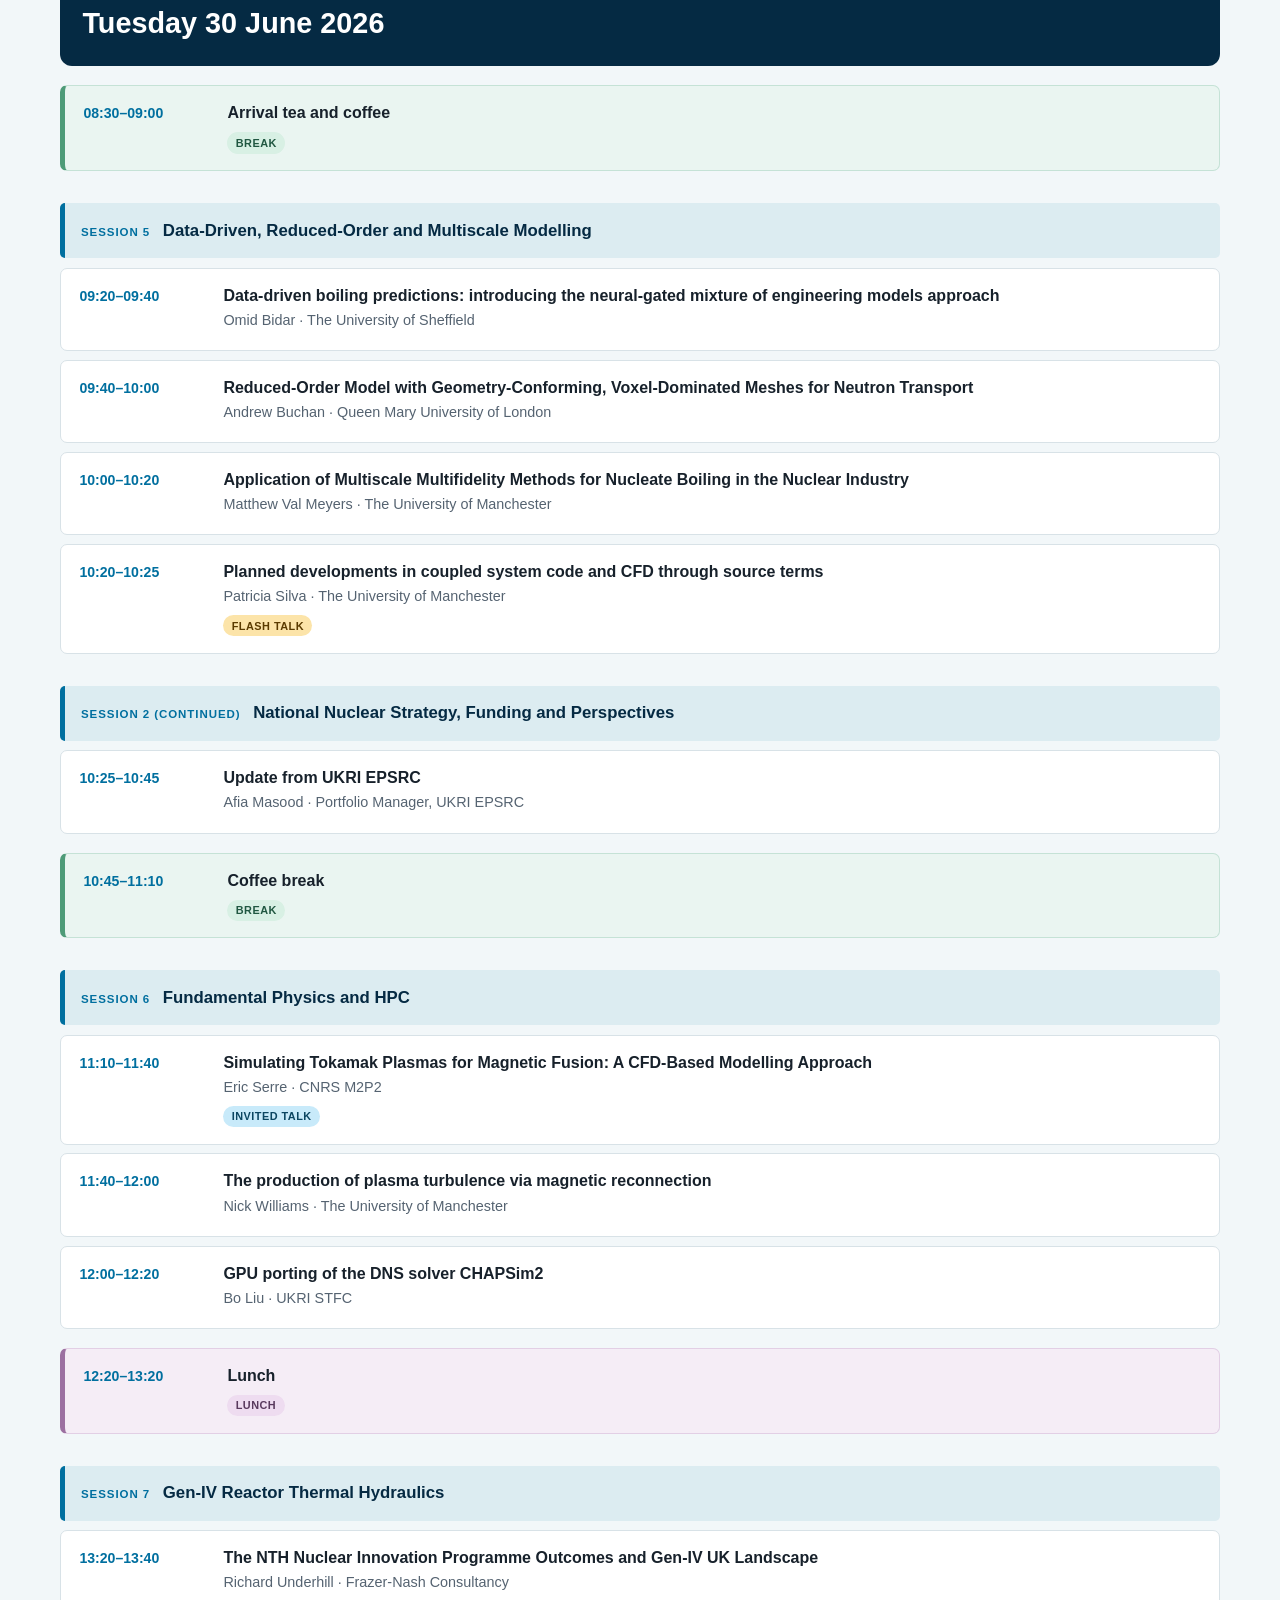
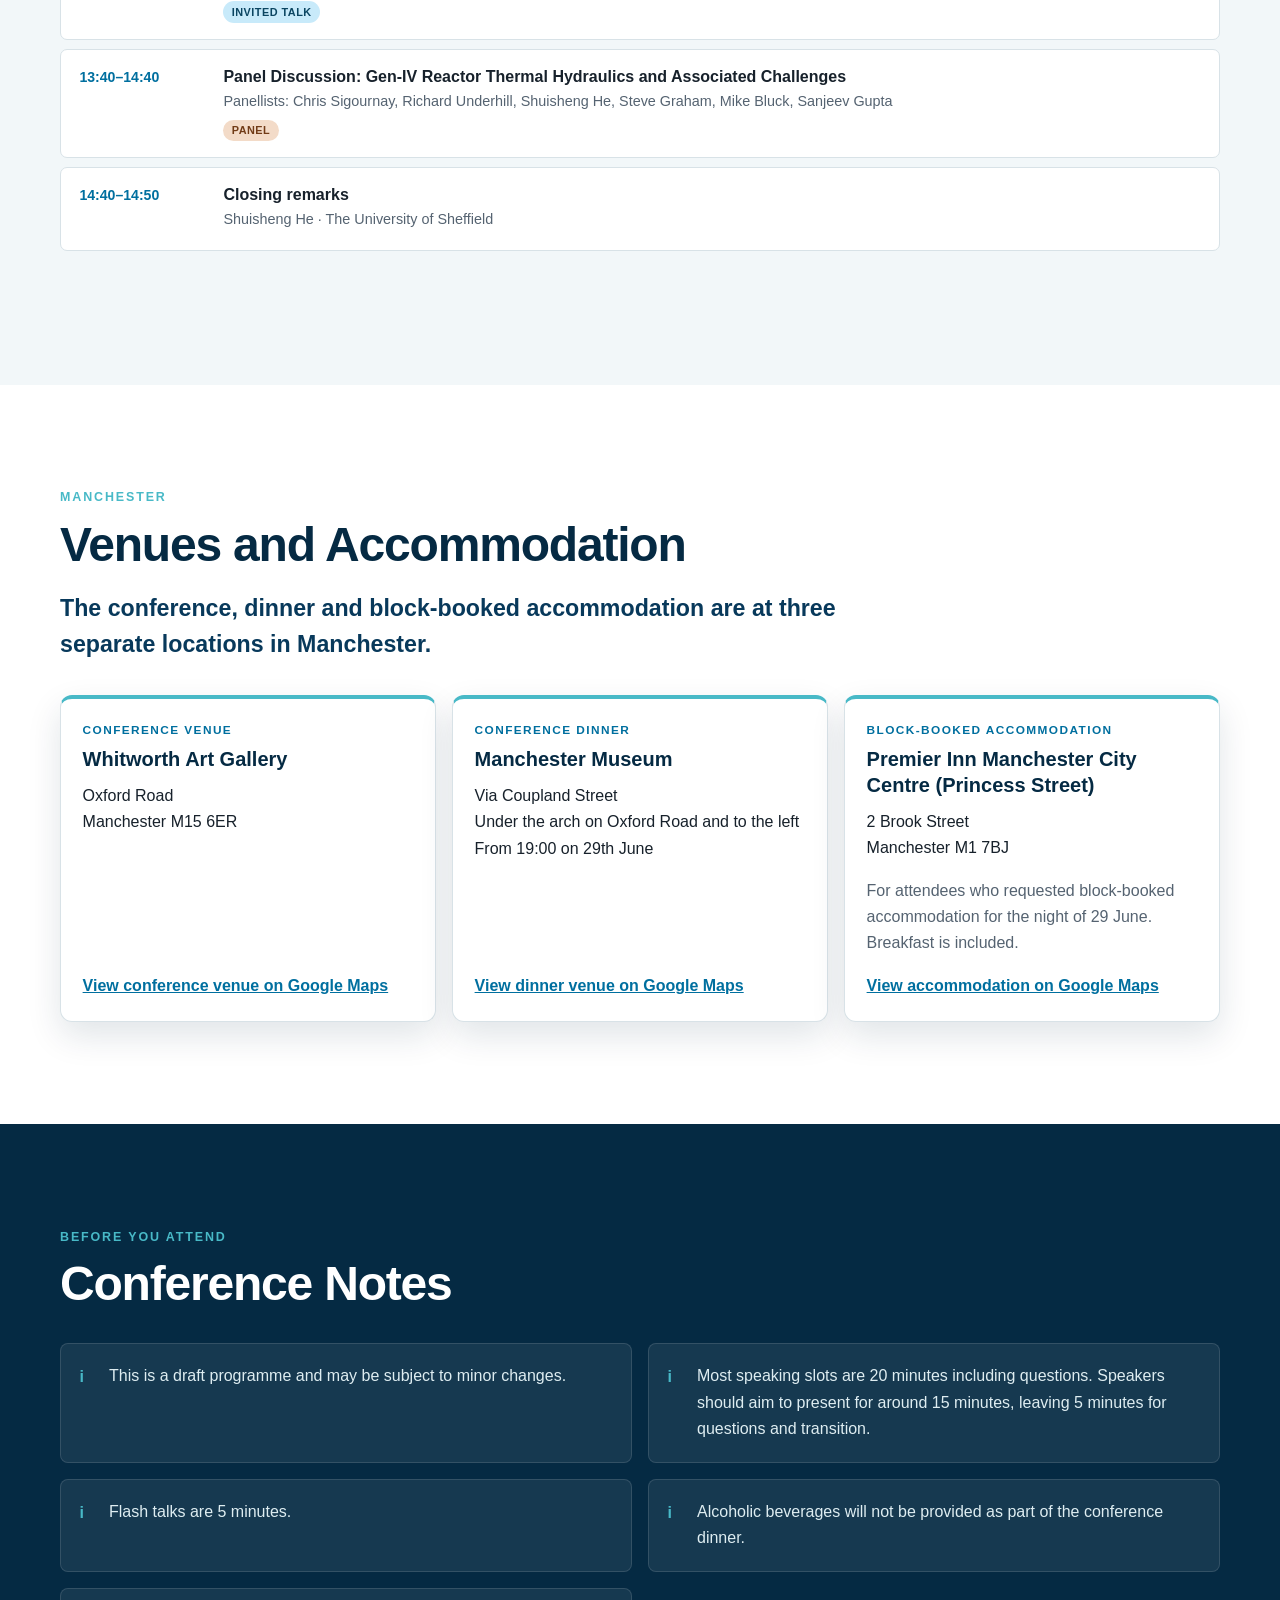
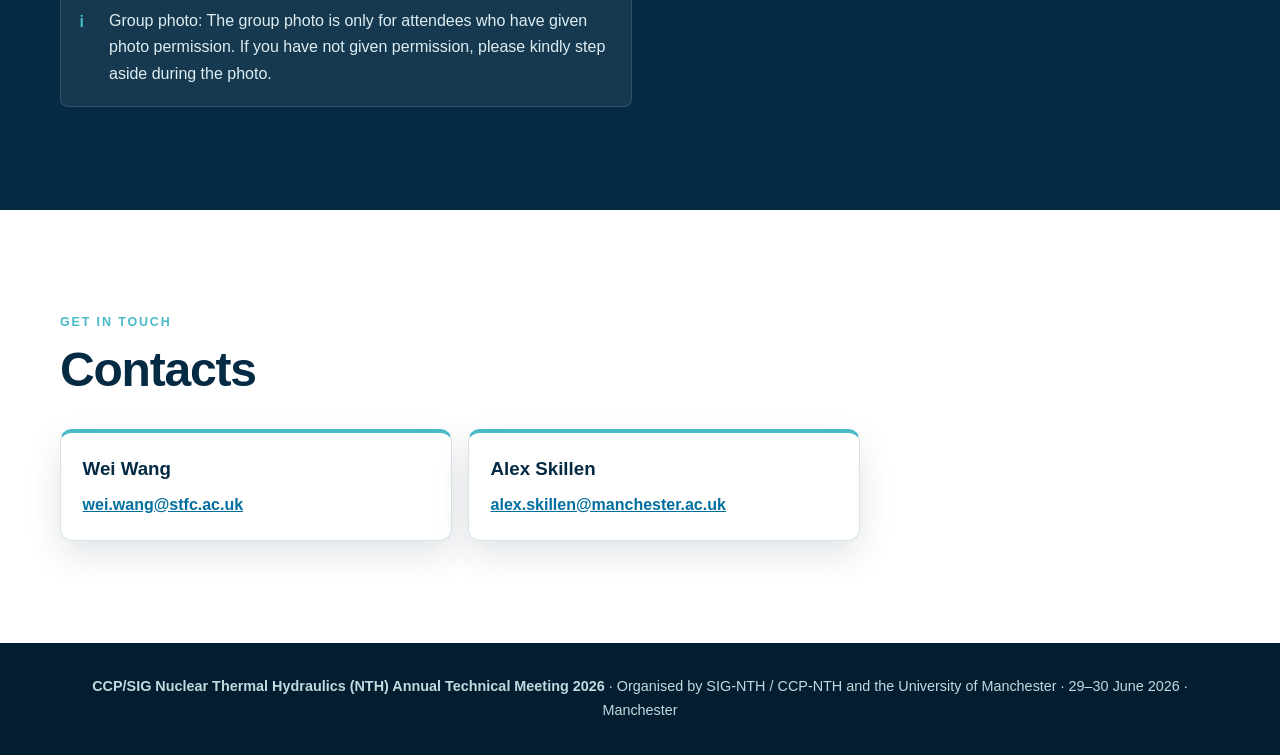
==== commit bce66399: "Add pool boiling talk to programme" ====
--- a/index.html
+++ b/index.html
@@ -189,11 +189,15 @@
               <div><h4>Development of numerical modelling approaches for accurate prediction of Natural Circulation Loops</h4><p>Reuben Petty · The University of Manchester</p></div>
             </div>
             <div class="programme-item">
-              <time datetime="2026-06-29T17:10">17:10–17:15</time>
+              <time datetime="2026-06-29T17:10">17:10–17:30</time>
+              <div><h4>On microlayer modelling in pool boiling with conjugate heat transfer</h4><p>Borja Diaz-Guardamino Sobrin · The University of Manchester</p></div>
+            </div>
+            <div class="programme-item">
+              <time datetime="2026-06-29T17:30">17:30–17:35</time>
               <div><h4>Transient Analysis of a High-Temperature Gas-Cooled Micro-Reactor for Fission Surface Power Applications using Simulink and NPSS</h4><p>David Barton · Rolls-Royce PLC</p><span class="tag tag-flash">Flash Talk</span></div>
             </div>
             <div class="programme-item">
-              <time datetime="2026-06-29T17:15">17:15–17:20</time>
+              <time datetime="2026-06-29T17:35">17:35–17:40</time>
               <div><h4>Validation of CFD Modelling for Natural Circulation Loops</h4><p>Thomas John · Rolls-Royce</p><span class="tag tag-flash">Flash Talk</span></div>
             </div>
           </section>
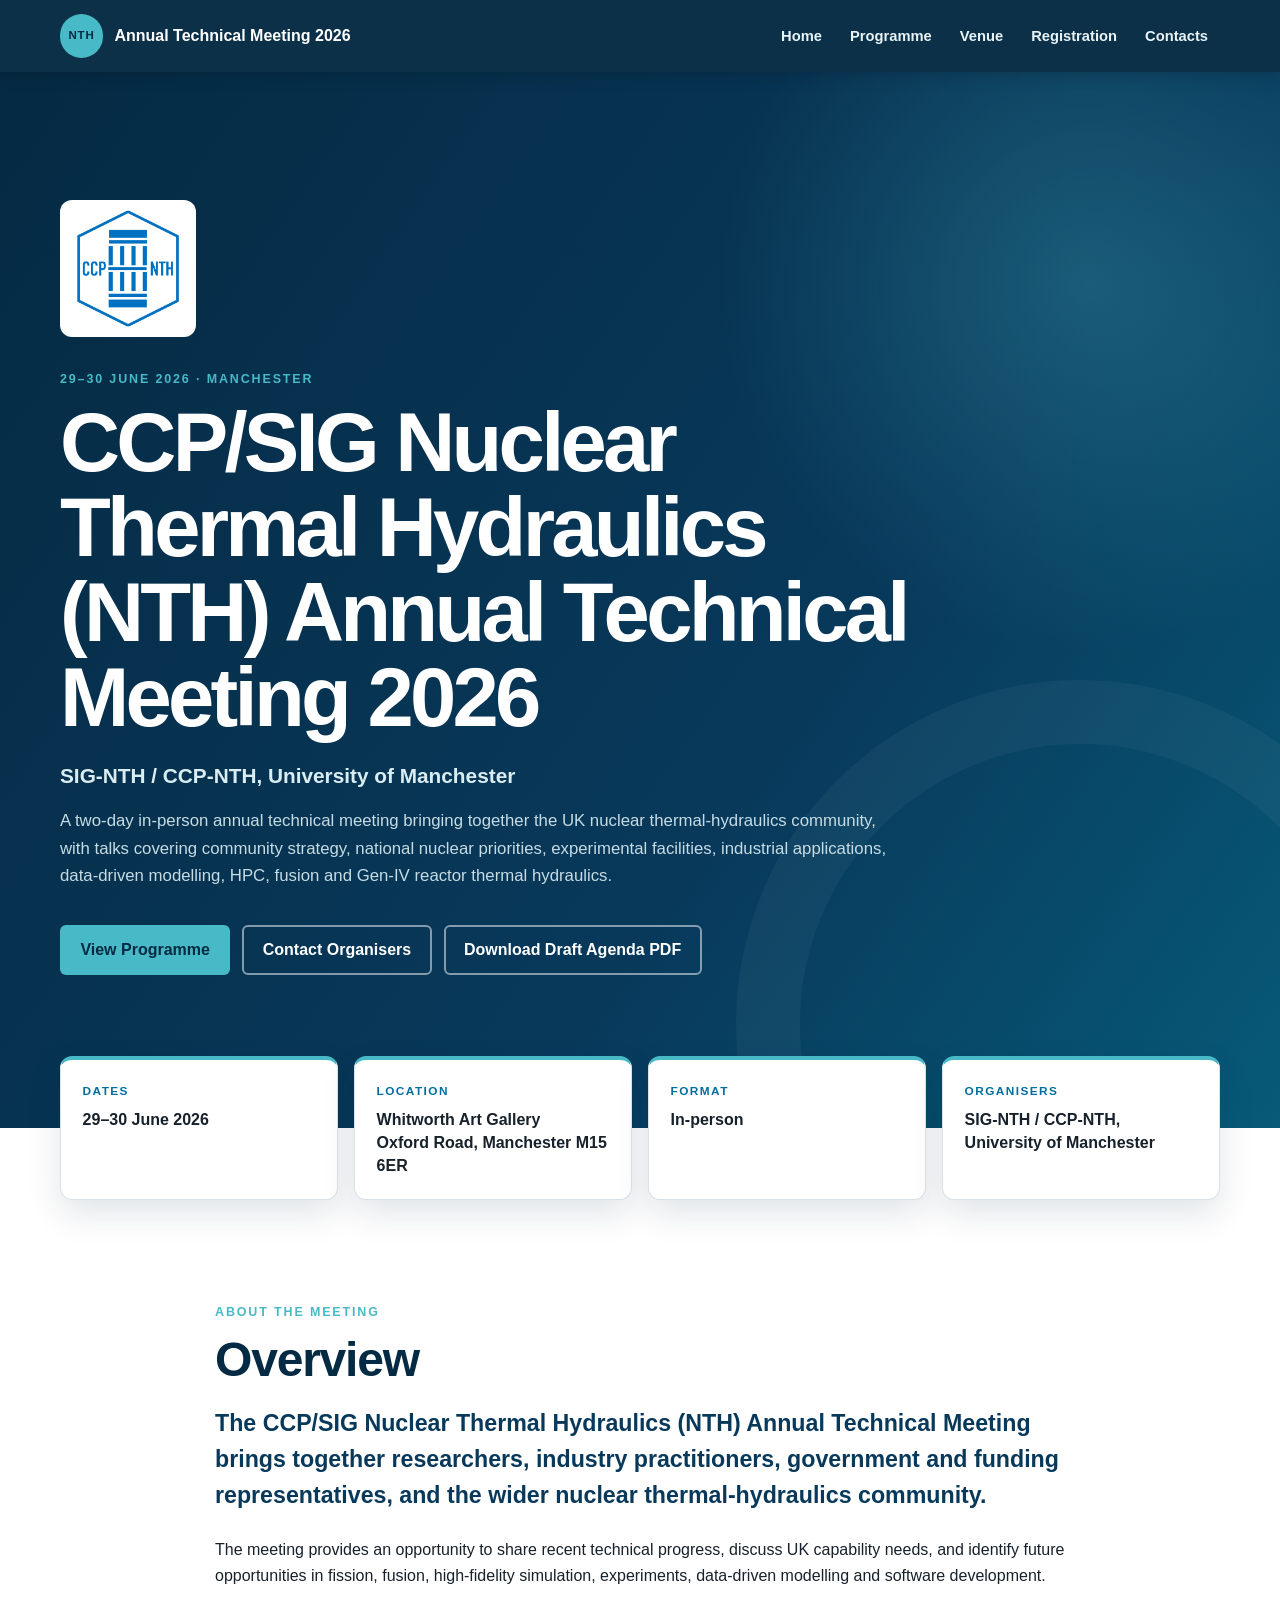
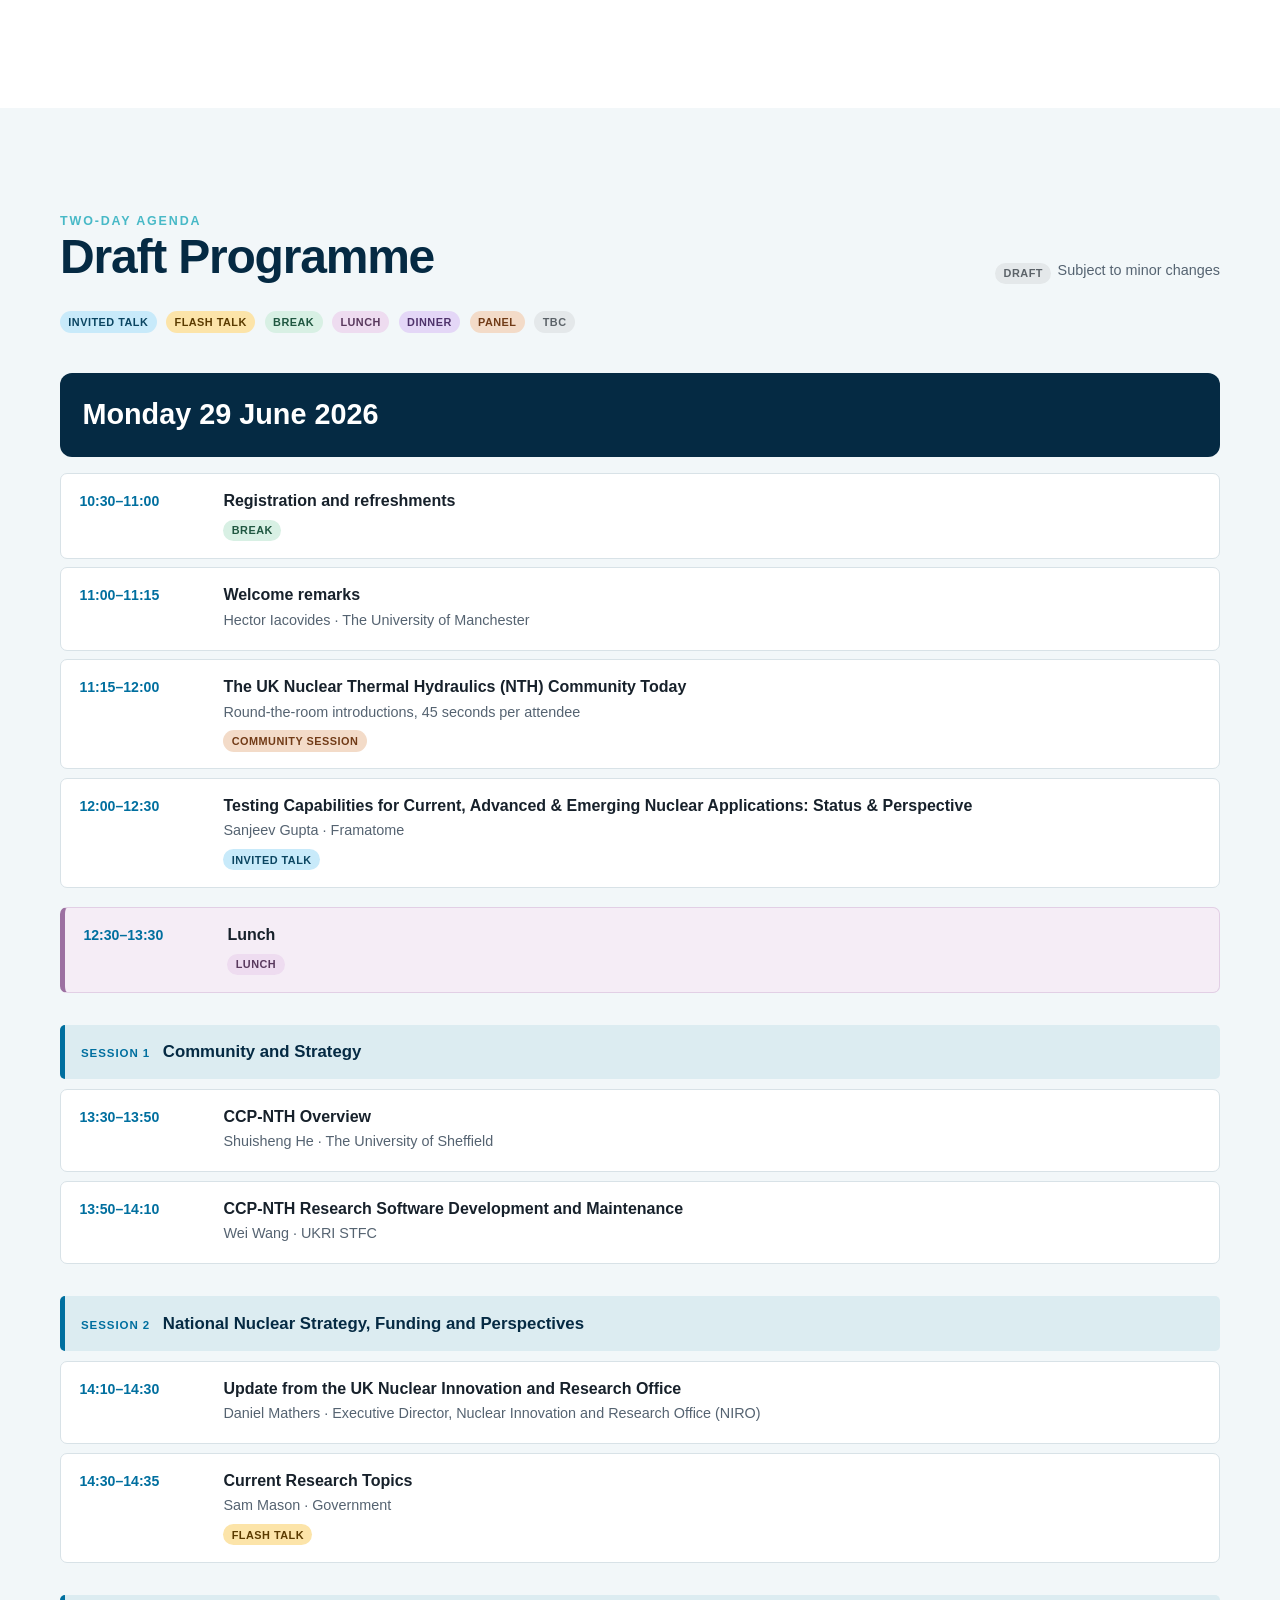
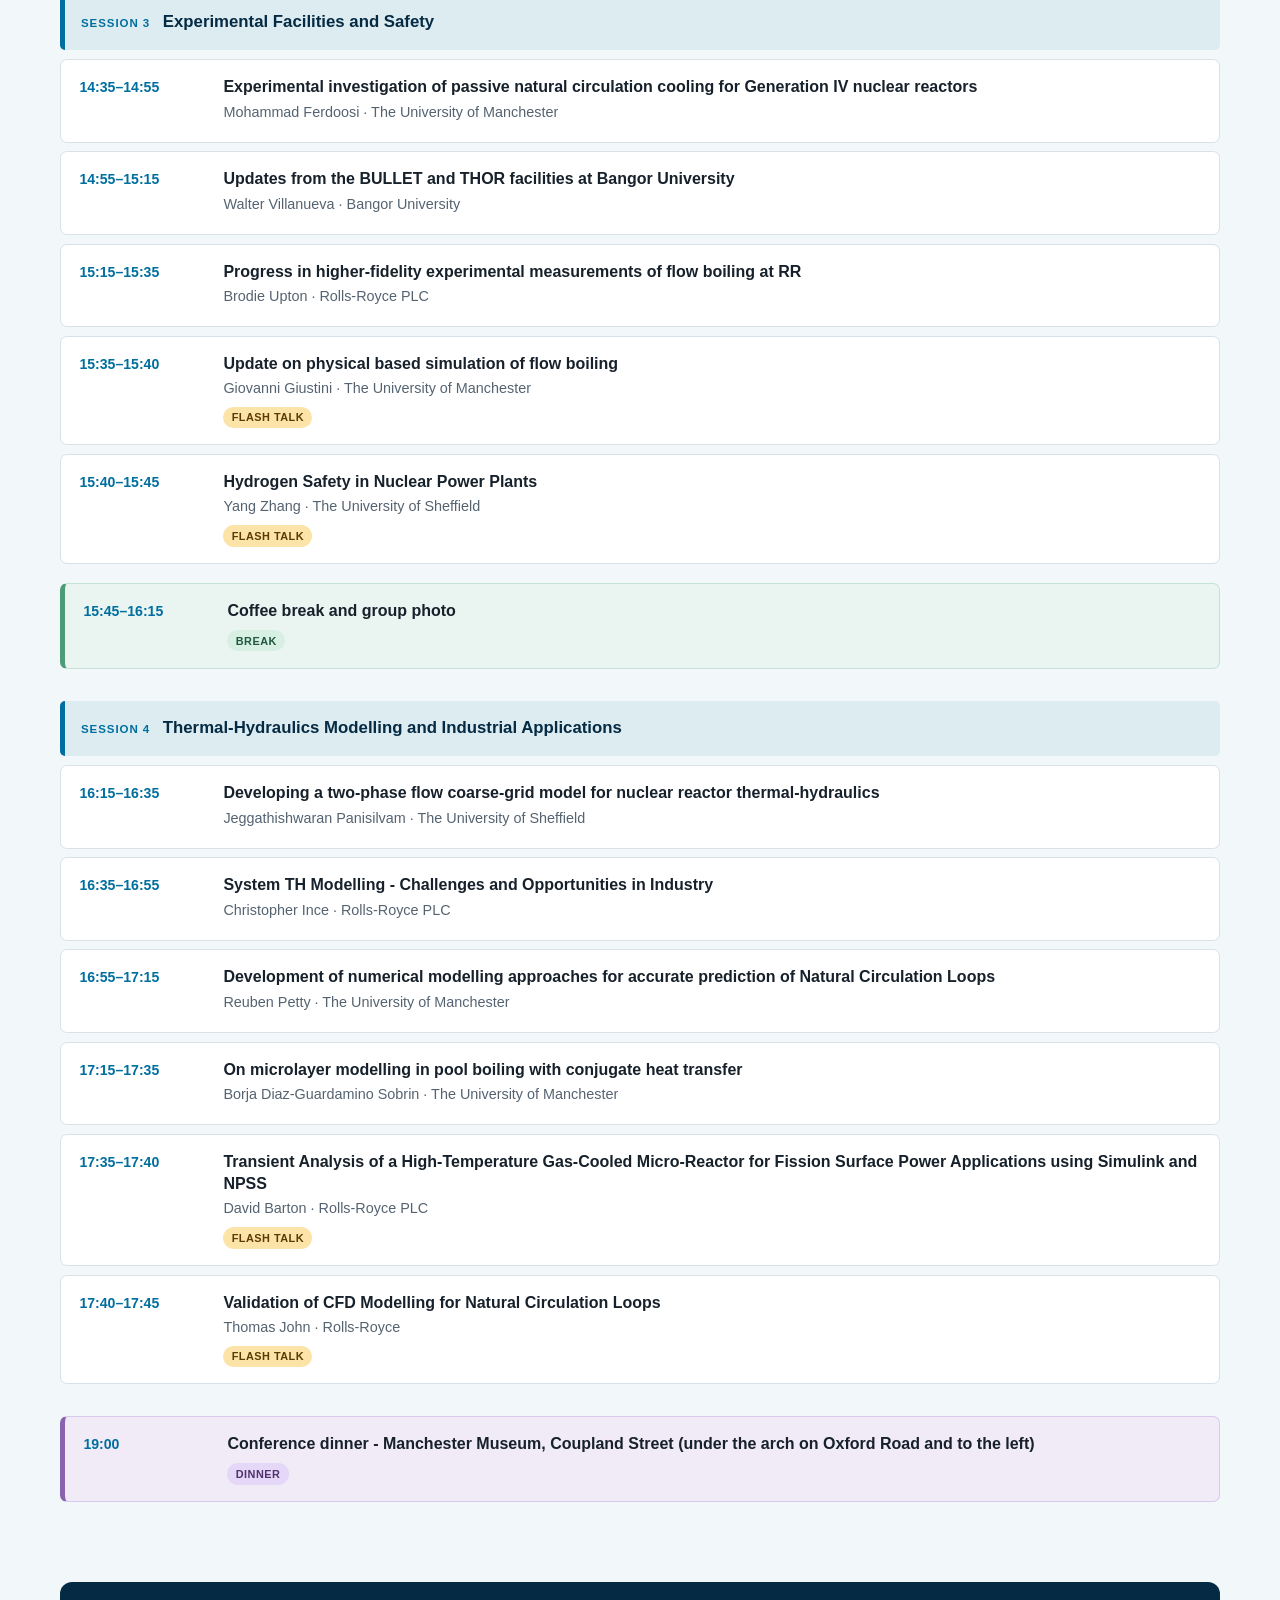
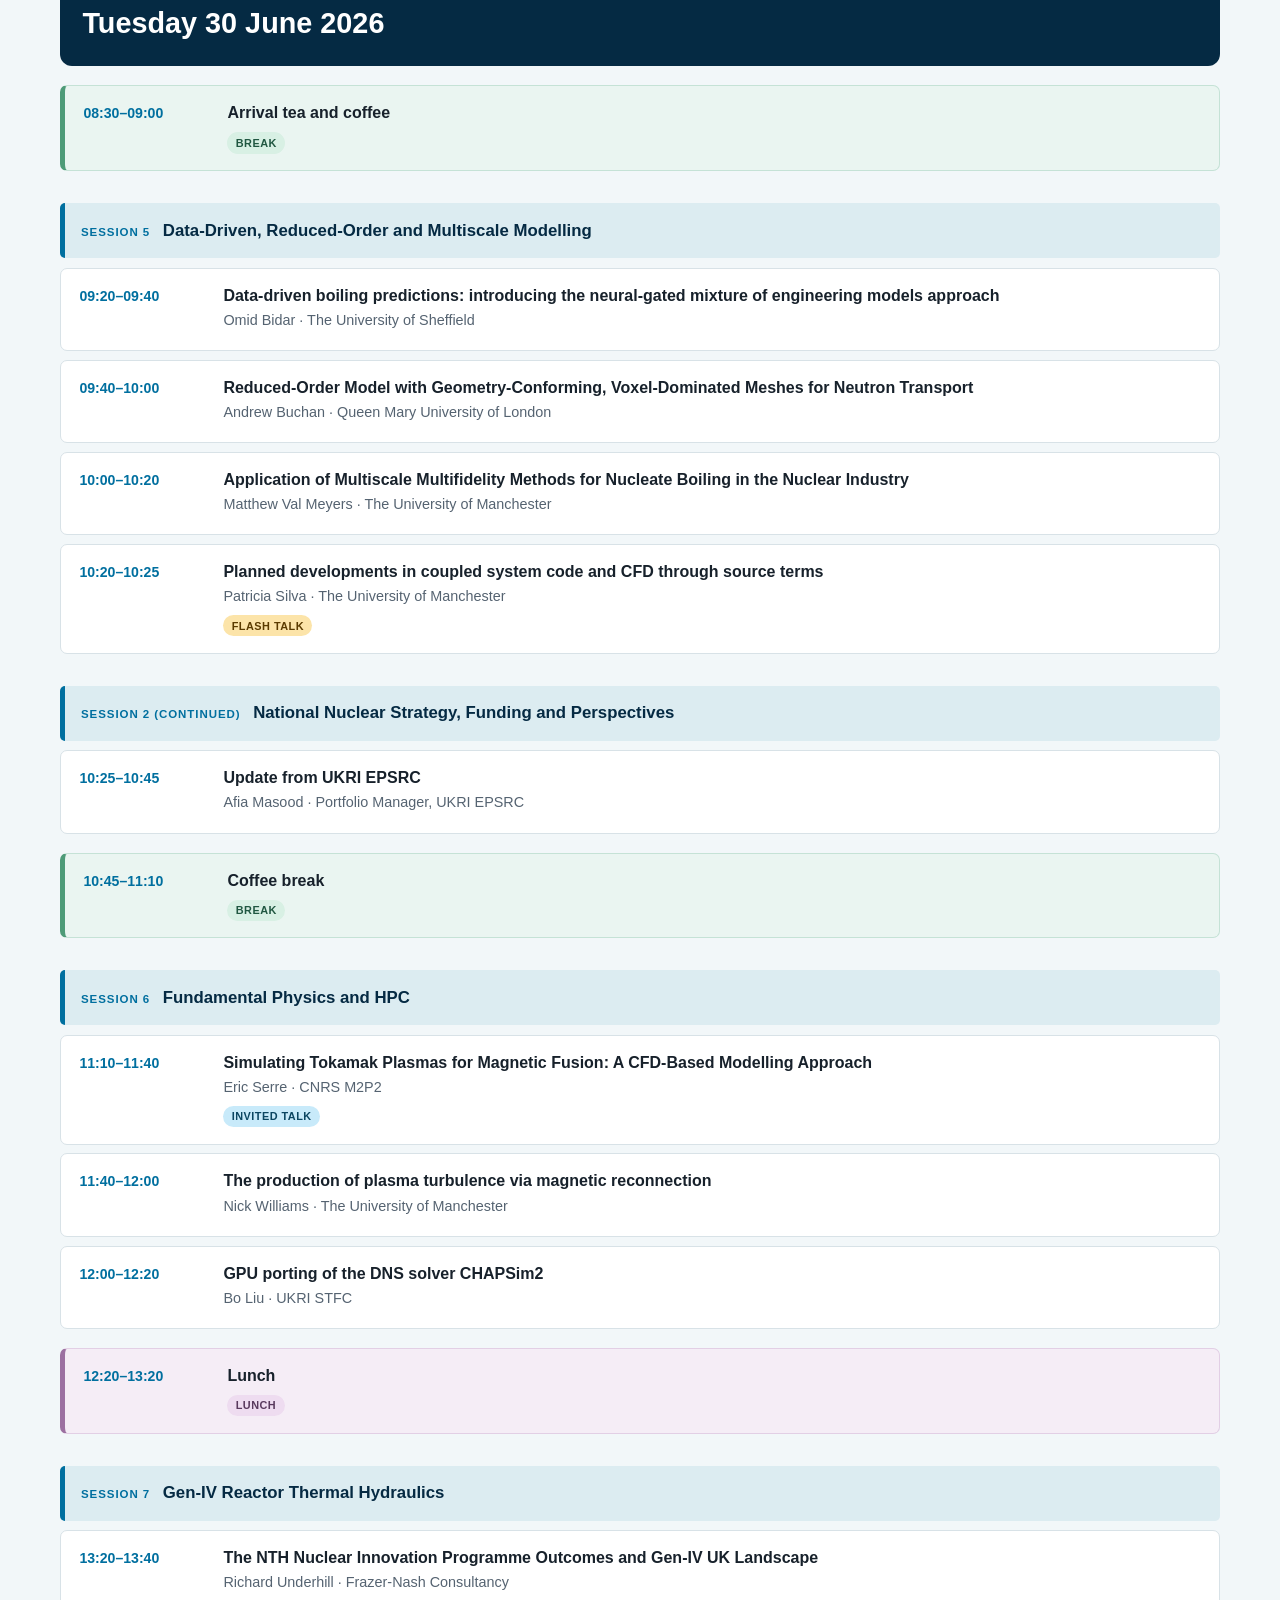
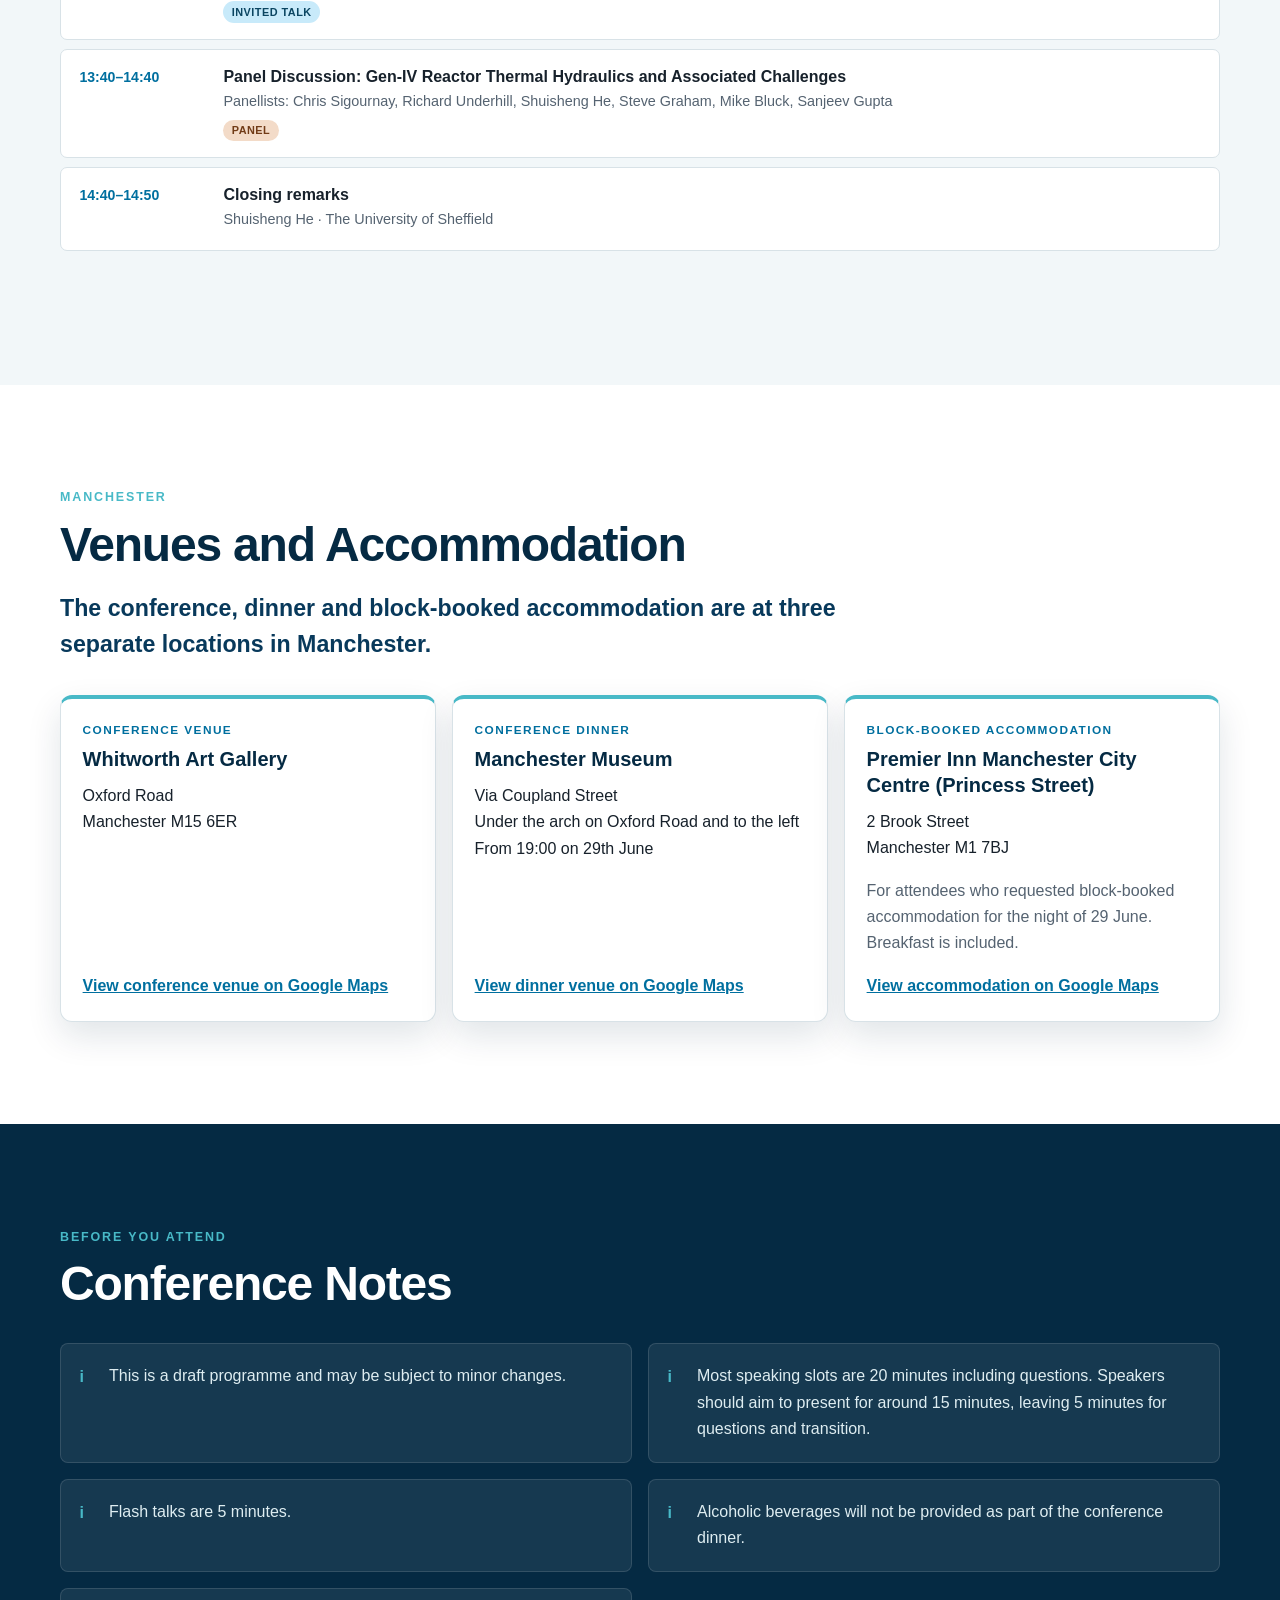
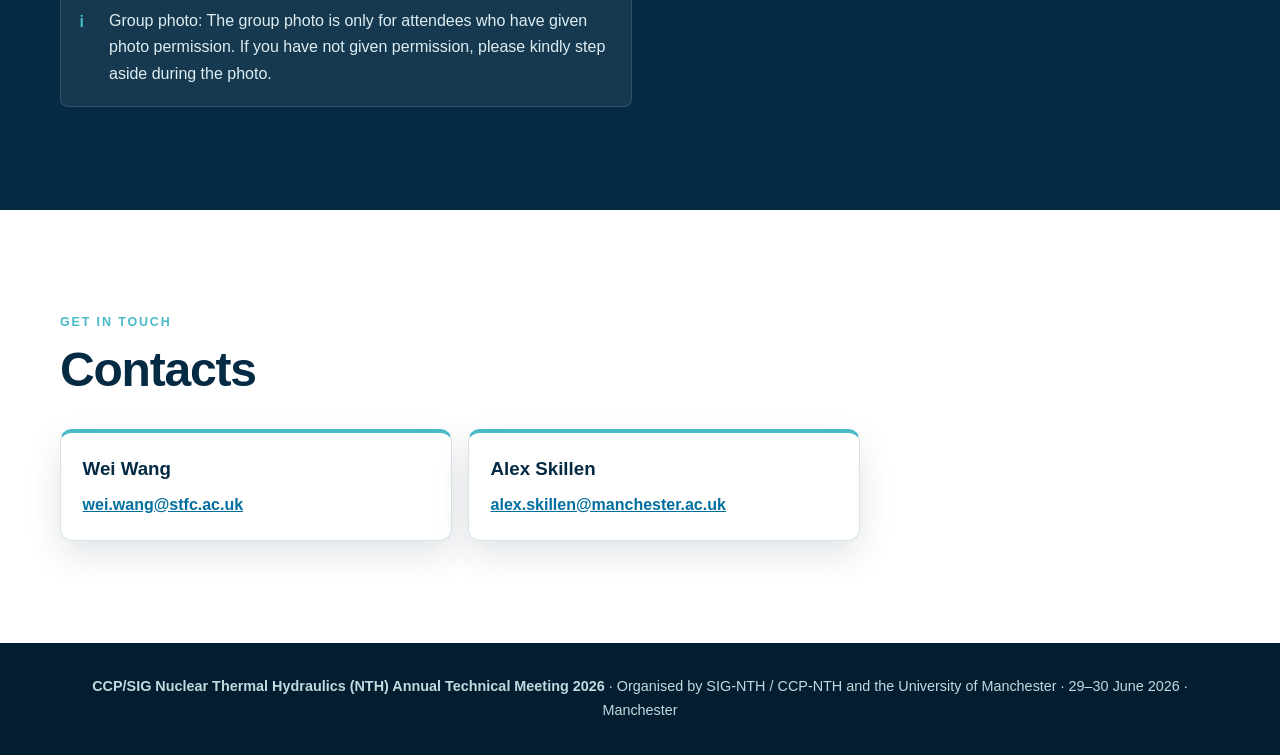
==== commit d2fa97f6: "Extend afternoon break in programme" ====
--- a/index.html
+++ b/index.html
@@ -169,7 +169,7 @@
               <div><h4>Hydrogen Safety in Nuclear Power Plants</h4><p>Yang Zhang · The University of Sheffield</p><span class="tag tag-flash">Flash Talk</span></div>
             </div>
             <div class="programme-item programme-break">
-              <time datetime="2026-06-29T15:45">15:45–16:10</time>
+              <time datetime="2026-06-29T15:45">15:45–16:15</time>
               <div><h4>Coffee break and group photo</h4><span class="tag tag-break">Break</span></div>
             </div>
           </section>
@@ -177,27 +177,27 @@
           <section class="session" aria-labelledby="session-four">
             <h4 class="session-title" id="session-four"><span>Session 4</span> Thermal-Hydraulics Modelling and Industrial Applications</h4>
             <div class="programme-item">
-              <time datetime="2026-06-29T16:10">16:10–16:30</time>
+              <time datetime="2026-06-29T16:15">16:15–16:35</time>
               <div><h4>Developing a two-phase flow coarse-grid model for nuclear reactor thermal-hydraulics</h4><p>Jeggathishwaran Panisilvam · The University of Sheffield</p></div>
             </div>
             <div class="programme-item">
-              <time datetime="2026-06-29T16:30">16:30–16:50</time>
+              <time datetime="2026-06-29T16:35">16:35–16:55</time>
               <div><h4>System TH Modelling - Challenges and Opportunities in Industry</h4><p>Christopher Ince · Rolls-Royce PLC</p></div>
             </div>
             <div class="programme-item">
-              <time datetime="2026-06-29T16:50">16:50–17:10</time>
+              <time datetime="2026-06-29T16:55">16:55–17:15</time>
               <div><h4>Development of numerical modelling approaches for accurate prediction of Natural Circulation Loops</h4><p>Reuben Petty · The University of Manchester</p></div>
             </div>
             <div class="programme-item">
-              <time datetime="2026-06-29T17:10">17:10–17:30</time>
+              <time datetime="2026-06-29T17:15">17:15–17:35</time>
               <div><h4>On microlayer modelling in pool boiling with conjugate heat transfer</h4><p>Borja Diaz-Guardamino Sobrin · The University of Manchester</p></div>
             </div>
             <div class="programme-item">
-              <time datetime="2026-06-29T17:30">17:30–17:35</time>
+              <time datetime="2026-06-29T17:35">17:35–17:40</time>
               <div><h4>Transient Analysis of a High-Temperature Gas-Cooled Micro-Reactor for Fission Surface Power Applications using Simulink and NPSS</h4><p>David Barton · Rolls-Royce PLC</p><span class="tag tag-flash">Flash Talk</span></div>
             </div>
             <div class="programme-item">
-              <time datetime="2026-06-29T17:35">17:35–17:40</time>
+              <time datetime="2026-06-29T17:40">17:40–17:45</time>
               <div><h4>Validation of CFD Modelling for Natural Circulation Loops</h4><p>Thomas John · Rolls-Royce</p><span class="tag tag-flash">Flash Talk</span></div>
             </div>
           </section>
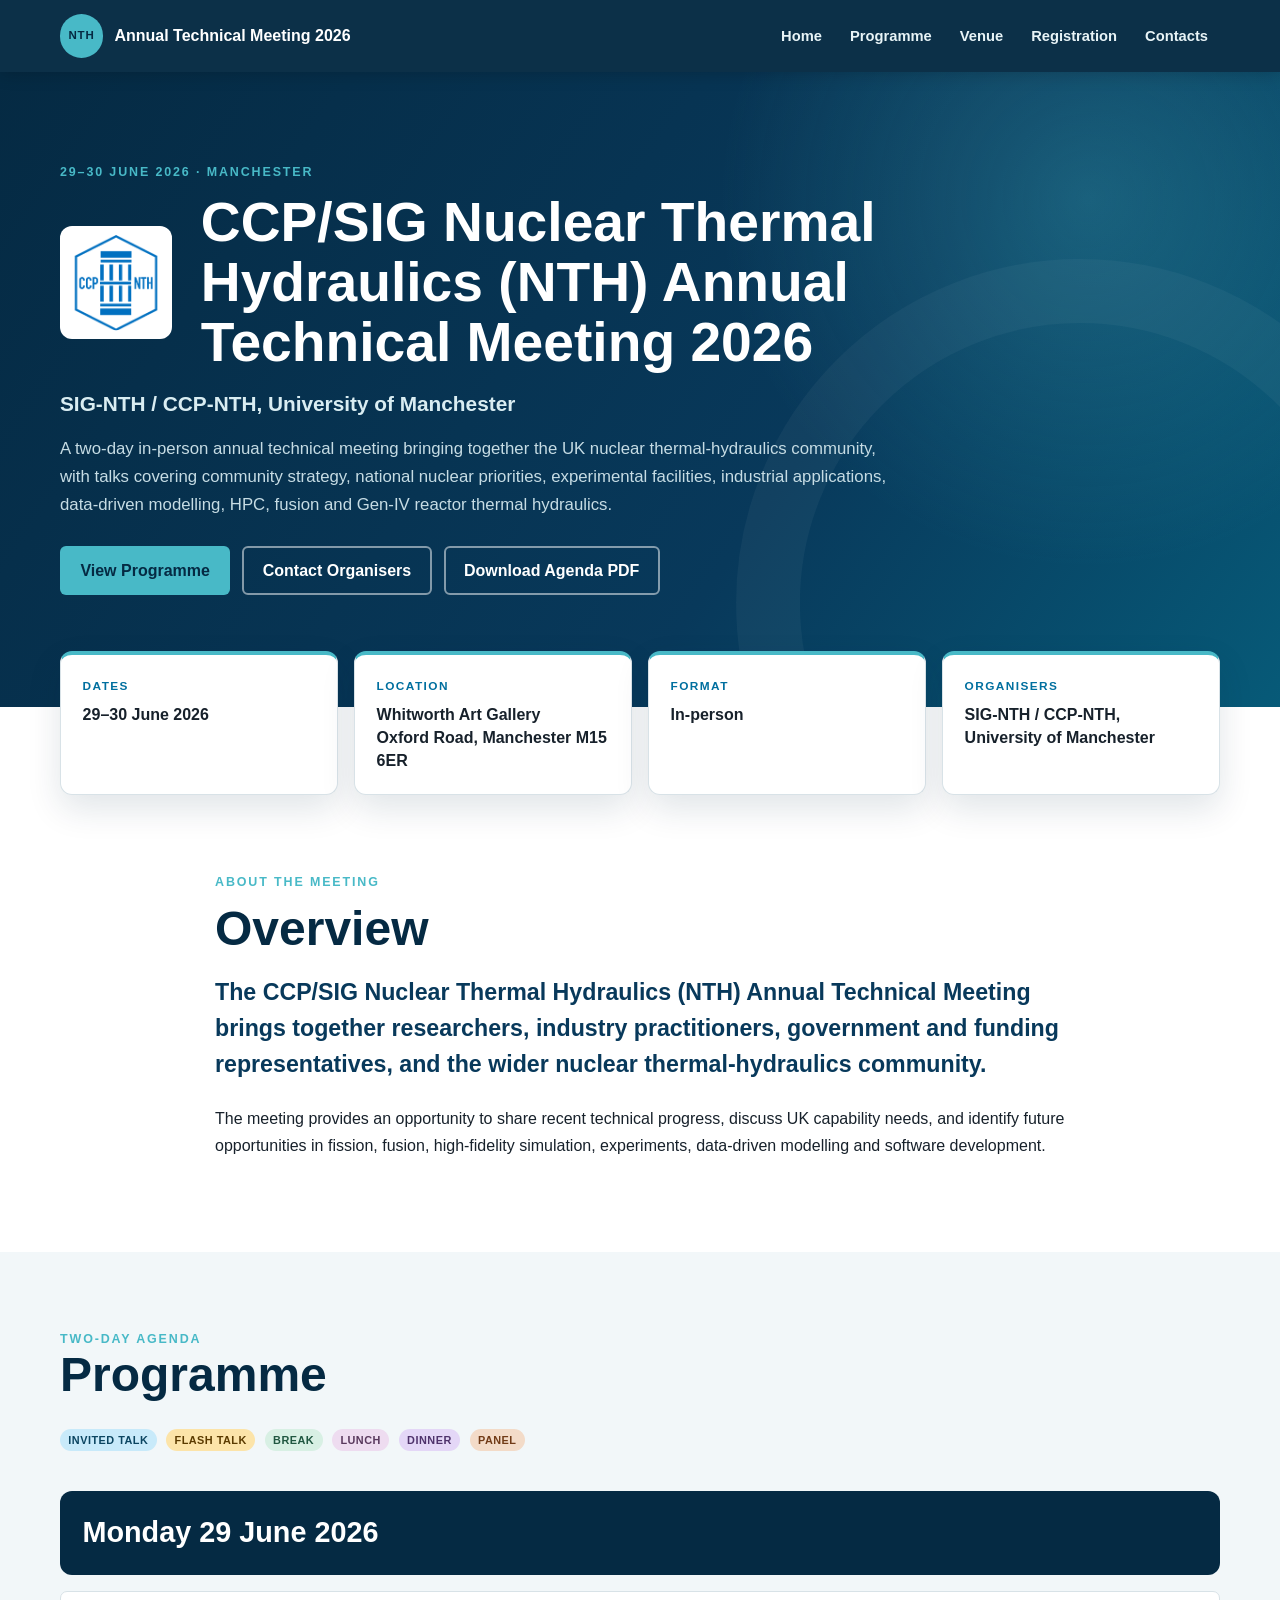
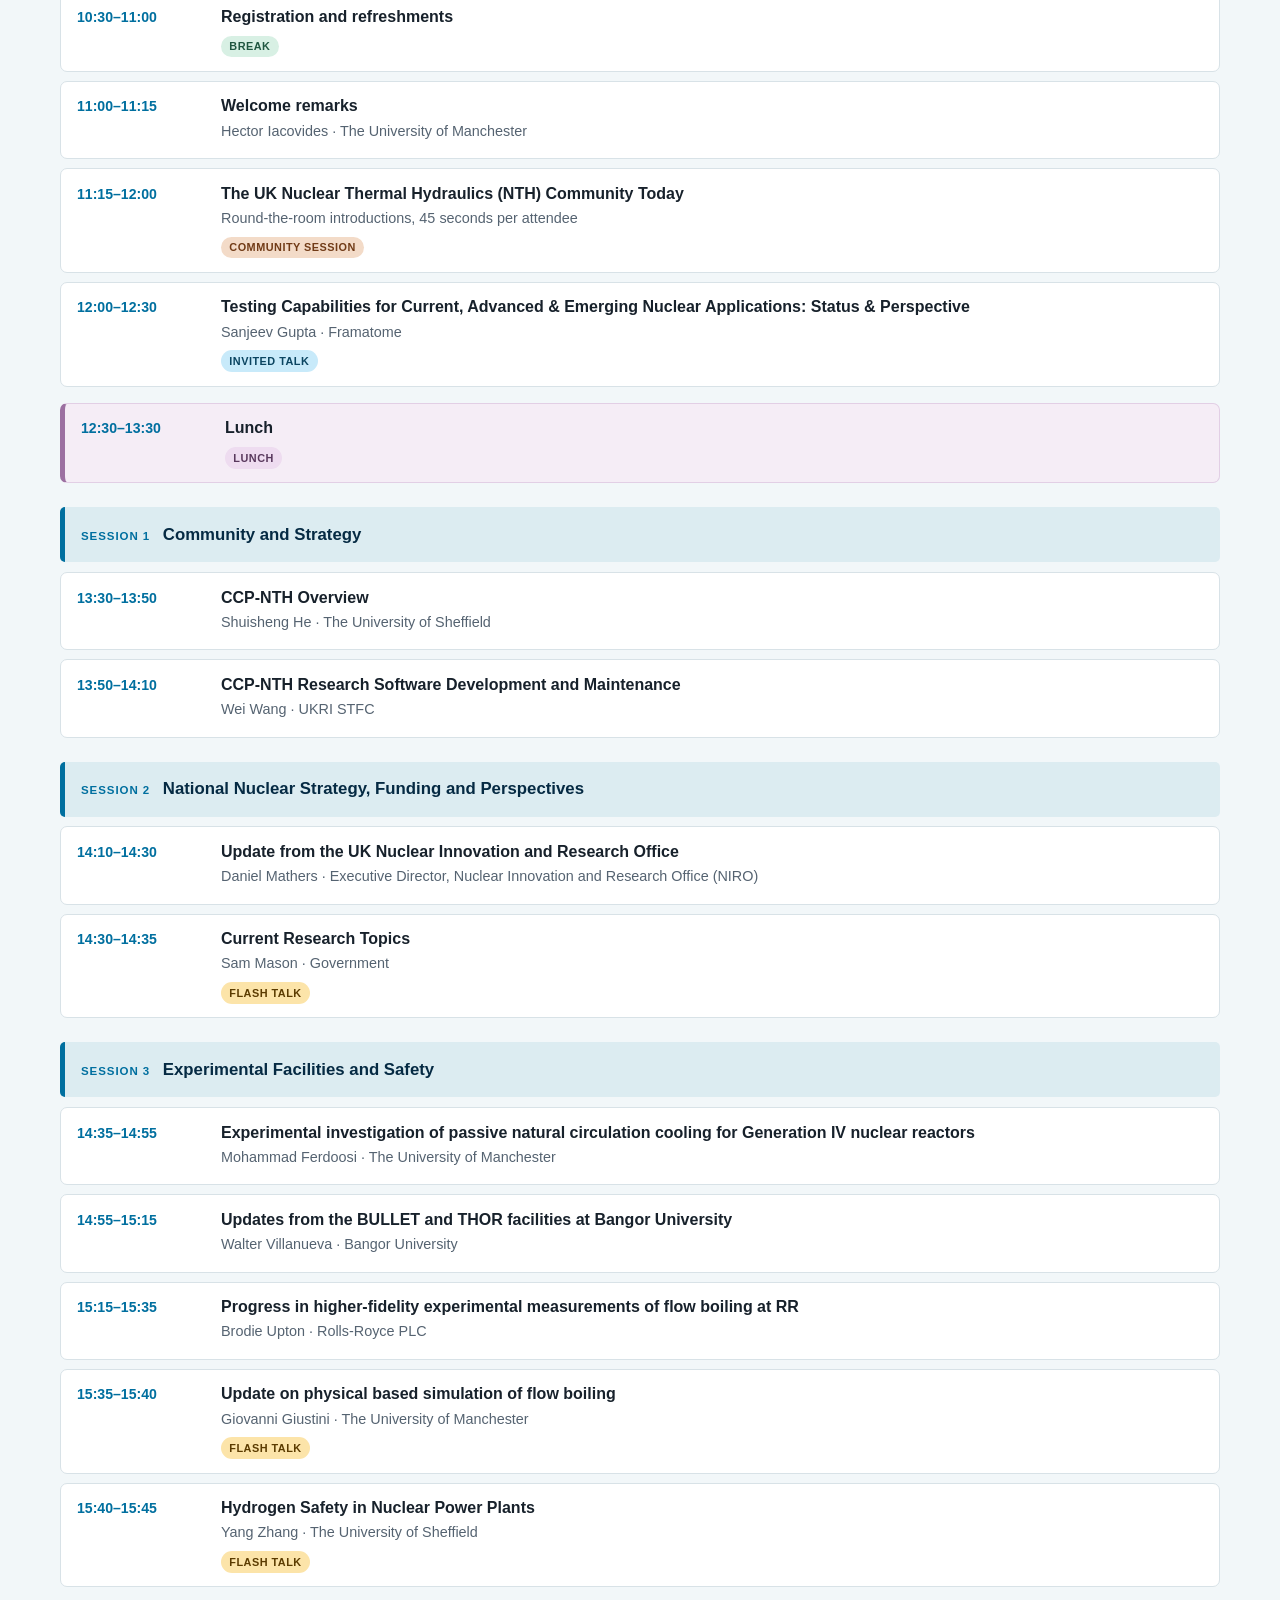
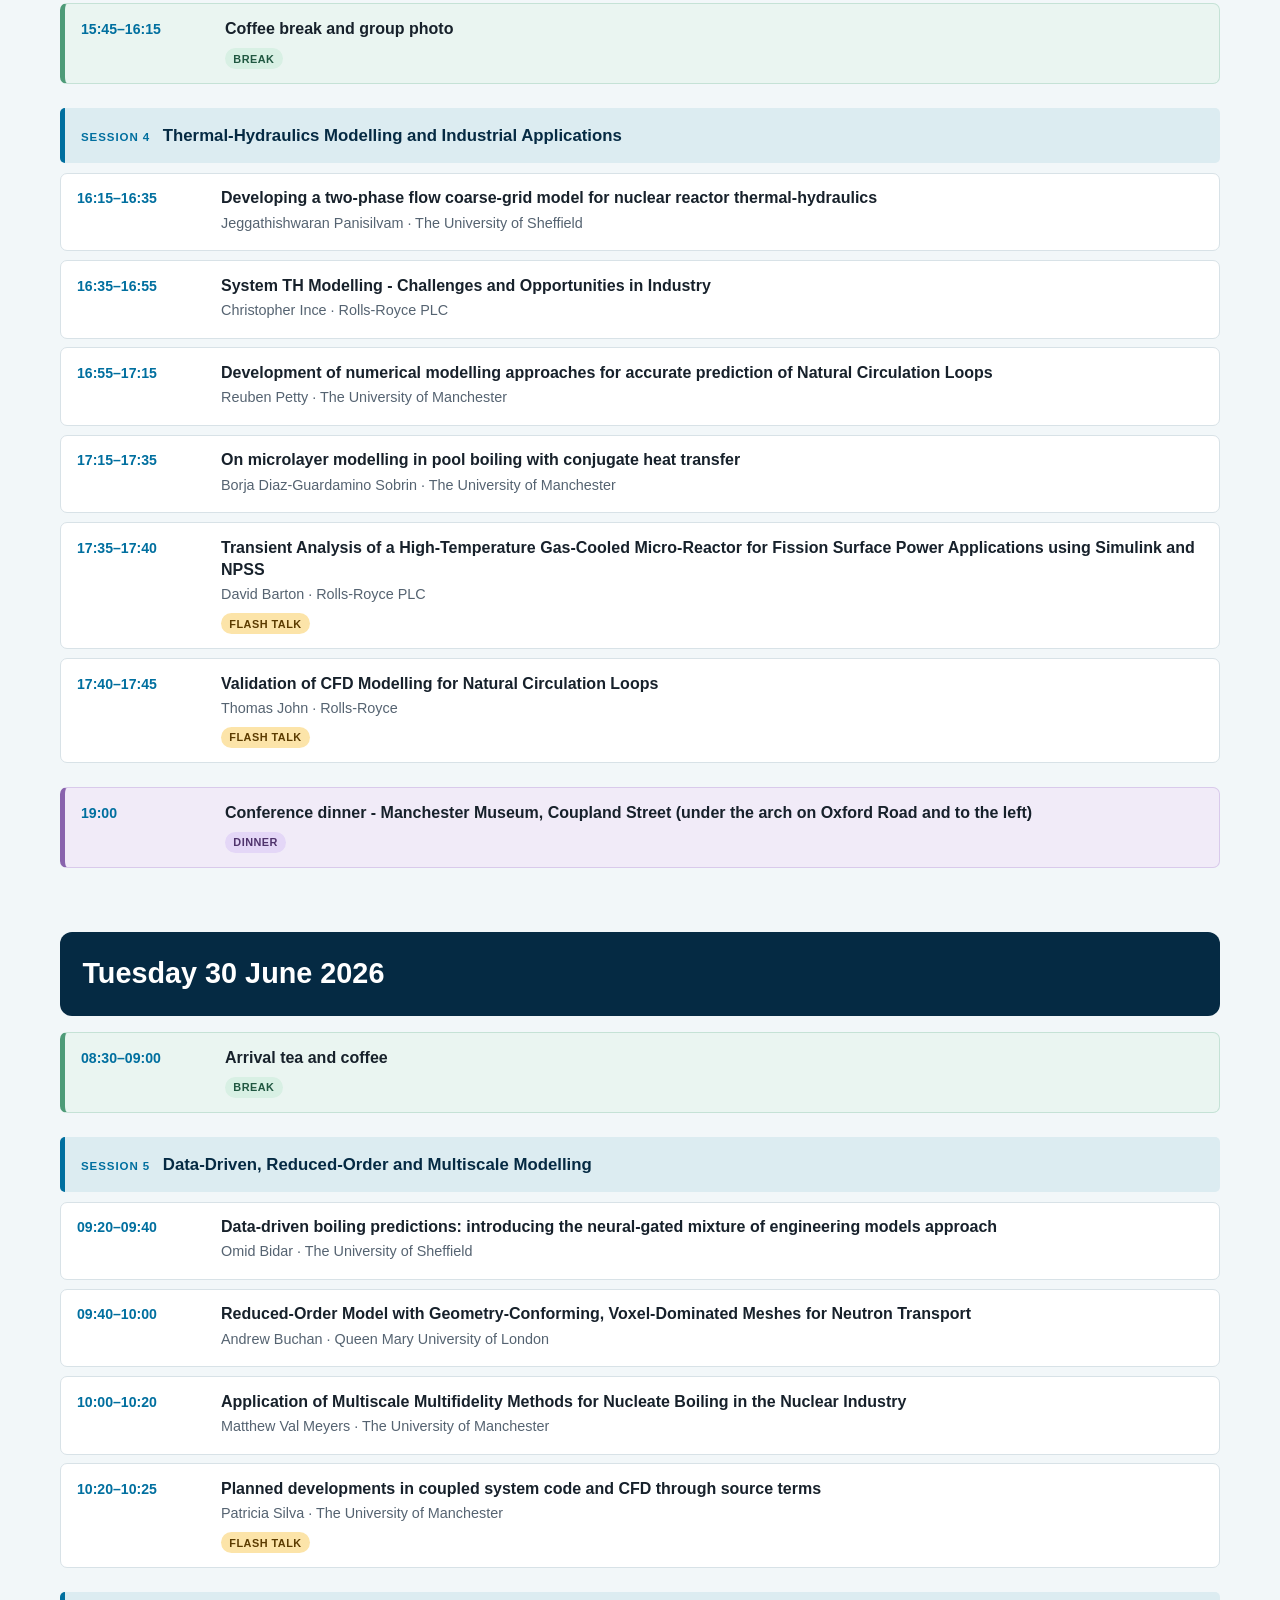
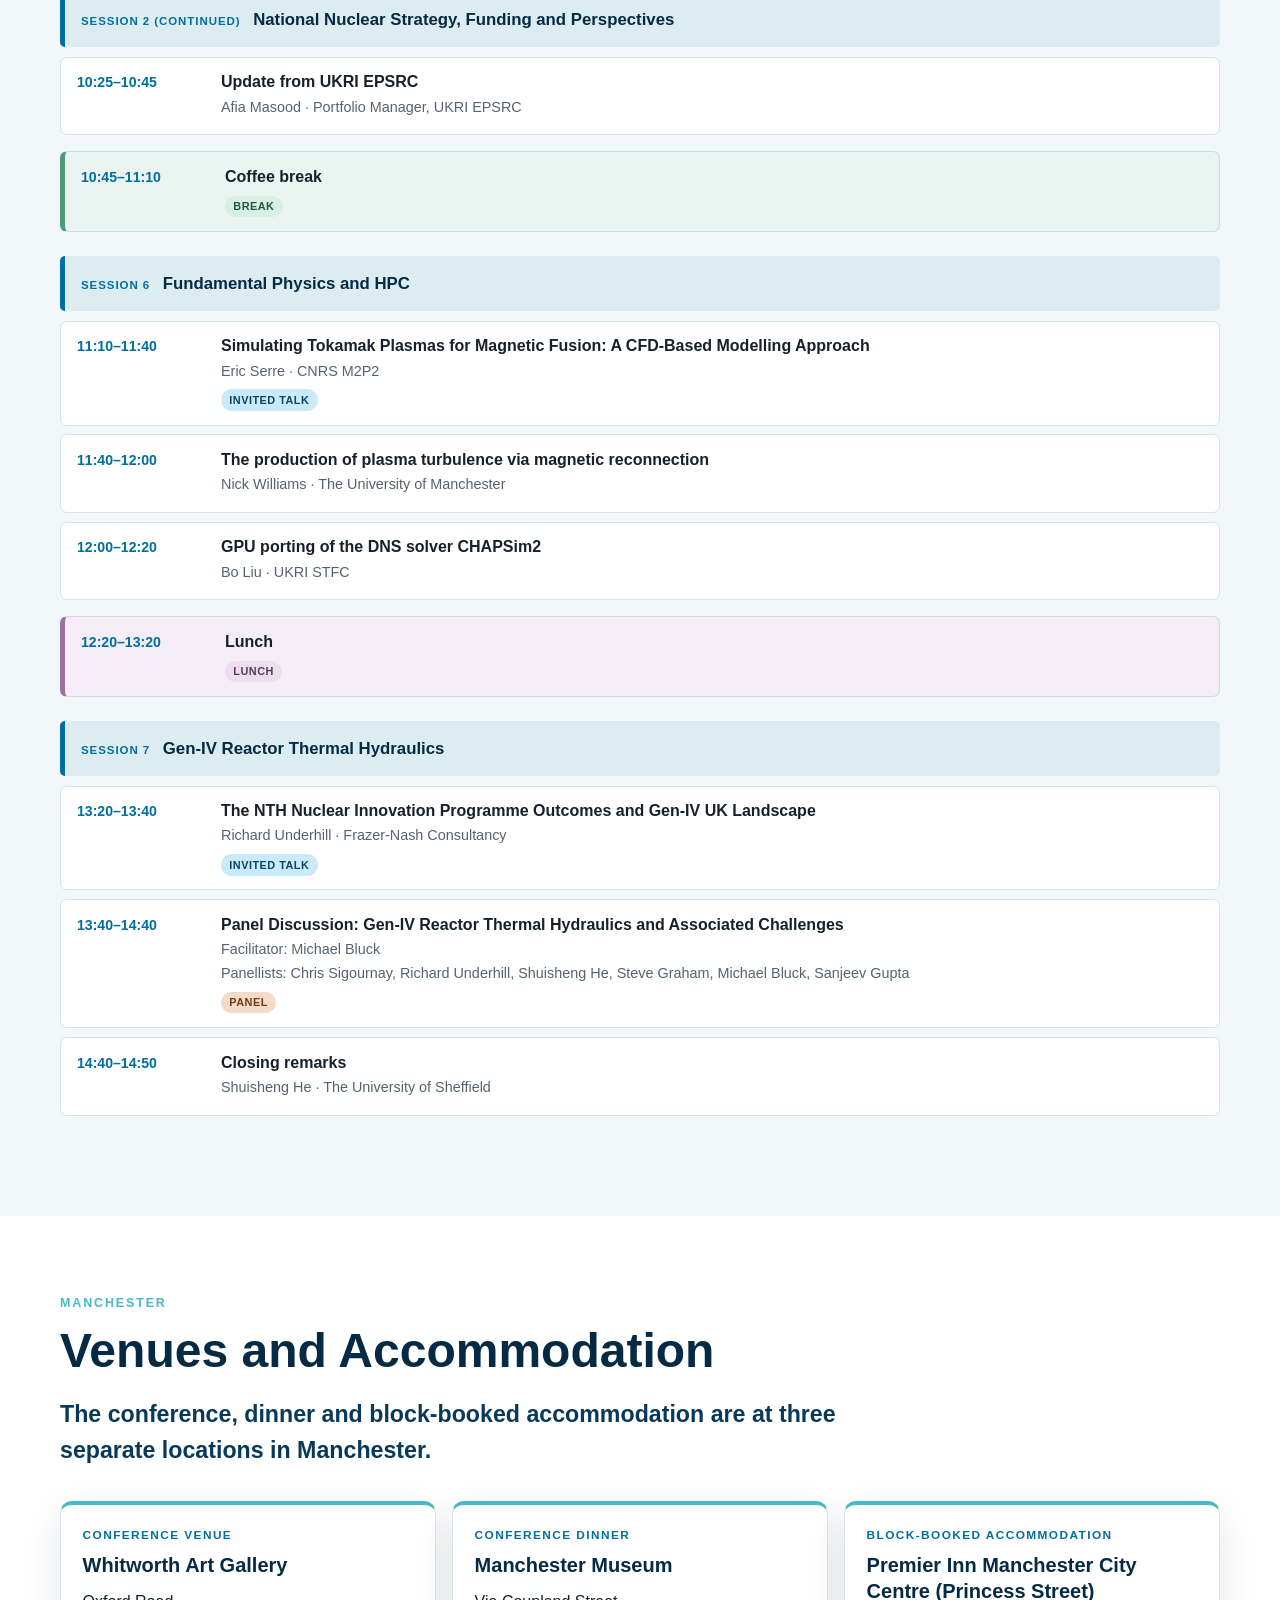
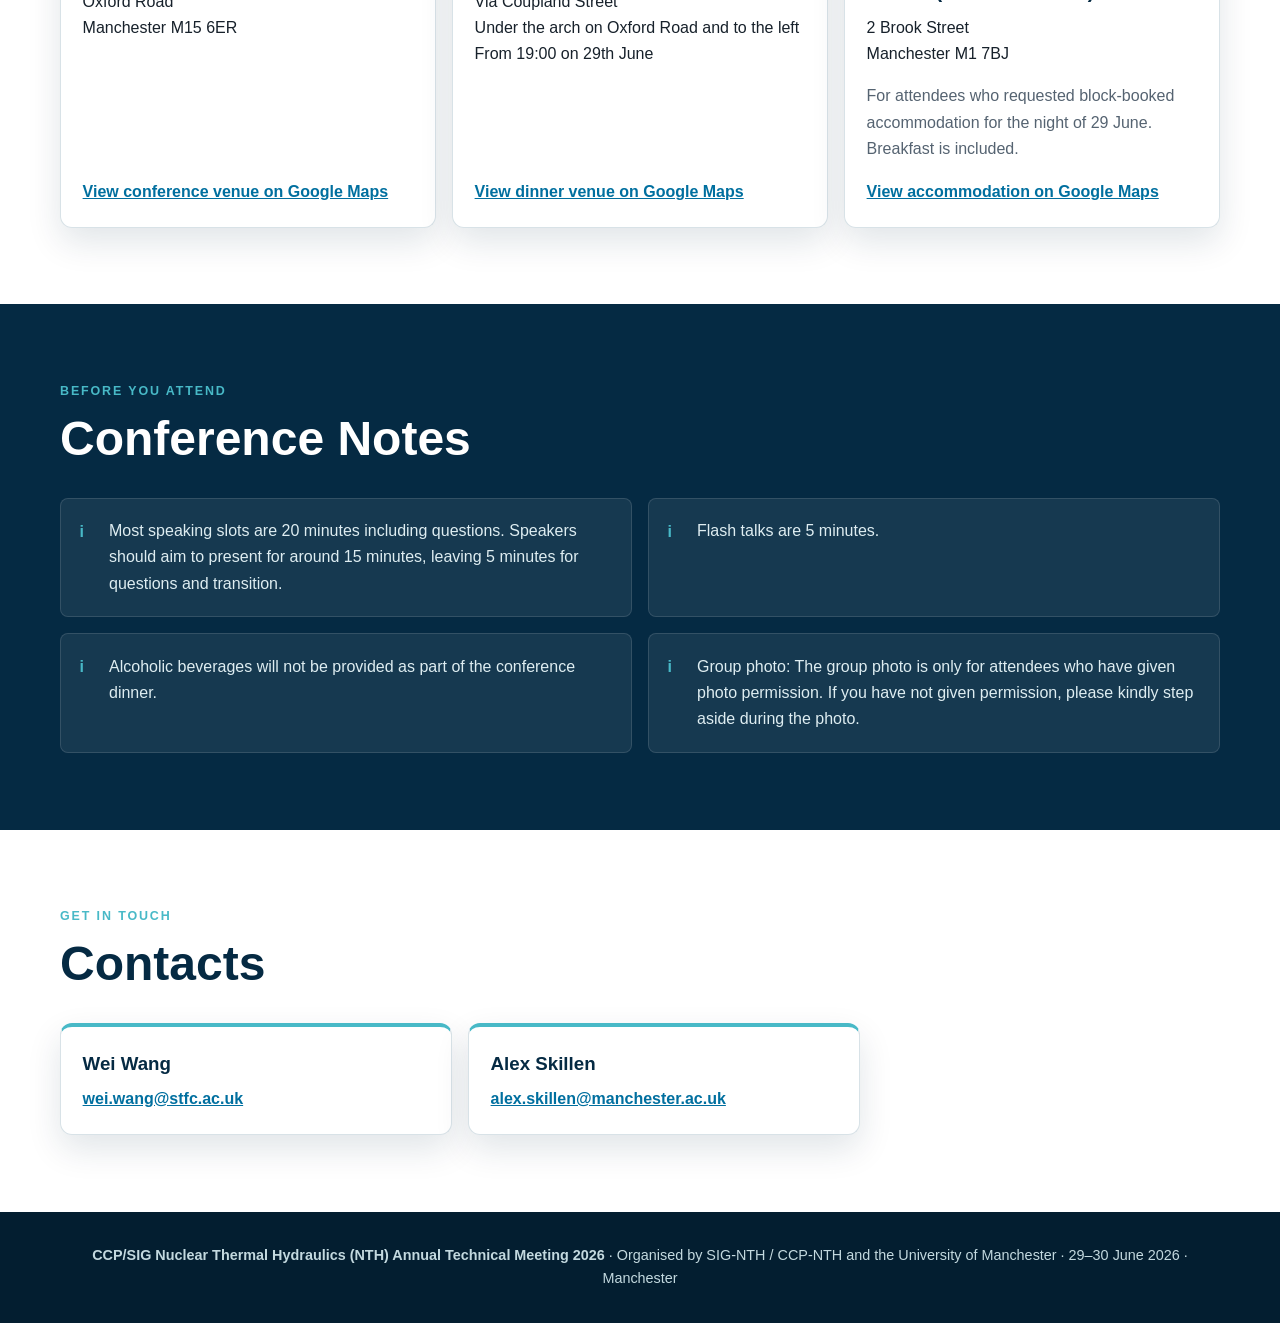
==== commit 5dfdefd1: "Finalize agenda webpage" ====
--- a/index.html
+++ b/index.html
@@ -31,16 +31,17 @@
   <main id="main-content">
     <section class="hero" id="home">
       <div class="hero-content">
-        <img class="hero-logo" src="assets/ccp-nth-logo.png" alt="CCP-NTH logo">
         <p class="eyebrow">29–30 June 2026 · Manchester</p>
-        <h1>CCP/SIG Nuclear Thermal Hydraulics (NTH) Annual Technical Meeting 2026</h1>
+        <div class="hero-title-row">
+          <img class="hero-logo" src="assets/ccp-nth-logo.png" alt="CCP-NTH logo">
+          <h1>CCP/SIG Nuclear Thermal Hydraulics (NTH) Annual Technical Meeting 2026</h1>
+        </div>
         <p class="hero-subtitle">SIG-NTH / CCP-NTH, University of Manchester</p>
         <p class="hero-description">A two-day in-person annual technical meeting bringing together the UK nuclear thermal-hydraulics community, with talks covering community strategy, national nuclear priorities, experimental facilities, industrial applications, data-driven modelling, HPC, fusion and Gen-IV reactor thermal hydraulics.</p>
         <div class="hero-actions">
           <a class="button button-primary" href="#programme">View Programme</a>
           <a class="button button-secondary" href="#contacts">Contact Organisers</a>
-          <!-- Replace this PDF with the final agenda when it is available. -->
-          <a class="button button-secondary" href="assets/UK-NTH-ATM-2026-draft-agenda.pdf" download>Download Draft Agenda PDF</a>
+          <a class="button button-secondary" href="assets/UK-NTH-ATM-2026-agenda.pdf" download>Download Agenda PDF</a>
         </div>
       </div>
     </section>
@@ -80,9 +81,8 @@
         <div class="section-heading">
           <div>
             <p class="section-kicker">Two-day agenda</p>
-            <h2>Draft Programme</h2>
-          </div>
-          <p class="draft-notice"><span class="tag tag-tbc">Draft</span> Subject to minor changes</p>
+            <h2>Programme</h2>
+          </div>
         </div>
 
         <div class="legend" aria-label="Programme type legend">
@@ -92,7 +92,6 @@
           <span class="tag tag-lunch">Lunch</span>
           <span class="tag tag-dinner">Dinner</span>
           <span class="tag tag-panel">Panel</span>
-          <span class="tag tag-tbc">TBC</span>
         </div>
 
         <article class="programme-day" aria-labelledby="day-one">
@@ -276,7 +275,7 @@
             </div>
             <div class="programme-item">
               <time datetime="2026-06-30T13:40">13:40–14:40</time>
-              <div><h4>Panel Discussion: Gen-IV Reactor Thermal Hydraulics and Associated Challenges</h4><p>Panellists: Chris Sigournay, Richard Underhill, Shuisheng He, Steve Graham, Mike Bluck, Sanjeev Gupta</p><span class="tag tag-panel">Panel</span></div>
+              <div><h4>Panel Discussion: Gen-IV Reactor Thermal Hydraulics and Associated Challenges</h4><p>Facilitator: Michael Bluck</p><p>Panellists: Chris Sigournay, Richard Underhill, Shuisheng He, Steve Graham, Michael Bluck, Sanjeev Gupta</p><span class="tag tag-panel">Panel</span></div>
             </div>
             <div class="programme-item">
               <time datetime="2026-06-30T14:40">14:40–14:50</time>
@@ -334,7 +333,6 @@
         <p class="section-kicker">Before you attend</p>
         <h2>Conference Notes</h2>
         <ul class="notes-grid">
-          <li>This is a draft programme and may be subject to minor changes.</li>
           <li>Most speaking slots are 20 minutes including questions. Speakers should aim to present for around 15 minutes, leaving 5 minutes for questions and transition.</li>
           <li>Flash talks are 5 minutes.</li>
           <li>Alcoholic beverages will not be provided as part of the conference dinner.</li>
--- a/style.css
+++ b/style.css
@@ -150,15 +150,22 @@
   z-index: 1;
   width: min(calc(100% - 2rem), var(--max-width));
   margin: 0 auto;
-  padding: clamp(5rem, 10vw, 8.5rem) 0 clamp(7rem, 12vw, 10rem);
+  padding: clamp(3.5rem, 7vw, 5.75rem) 0 clamp(5.25rem, 9vw, 7rem);
+}
+
+.hero-title-row {
+  max-width: 1020px;
+  margin-bottom: 1rem;
+  display: flex;
+  align-items: center;
+  gap: clamp(1rem, 3vw, 1.8rem);
 }
 
 .hero-logo {
-  display: block;
-  width: clamp(6.5rem, 13vw, 8.5rem);
+  flex: 0 0 auto;
+  width: clamp(5rem, 10vw, 7rem);
   height: auto;
-  margin-bottom: 2rem;
-  padding: 0.65rem;
+  padding: 0.55rem;
   background: var(--paper);
   border-radius: 12px;
 }
@@ -182,11 +189,11 @@
 }
 
 h1 {
-  max-width: 900px;
-  margin-bottom: 1.2rem;
-  font-size: clamp(2.5rem, 7vw, 5.2rem);
-  line-height: 1.02;
-  letter-spacing: -0.045em;
+  max-width: 840px;
+  margin-bottom: 0;
+  font-size: 3.45rem;
+  line-height: 1.08;
+  letter-spacing: 0;
 }
 
 h2 {
@@ -194,7 +201,7 @@
   color: var(--navy-deep);
   font-size: clamp(2rem, 4vw, 3rem);
   line-height: 1.1;
-  letter-spacing: -0.025em;
+  letter-spacing: 0;
 }
 
 .hero-subtitle {
@@ -213,7 +220,7 @@
 }
 
 .hero-actions {
-  margin-top: 2.2rem;
+  margin-top: 1.7rem;
   display: flex;
   flex-wrap: wrap;
   gap: 0.75rem;
@@ -258,7 +265,7 @@
 .event-facts {
   position: relative;
   z-index: 2;
-  margin-top: -4.5rem;
+  margin-top: -3.5rem;
 }
 
 .section-inner {
@@ -306,7 +313,7 @@
 }
 
 .content-section {
-  padding: clamp(4.5rem, 8vw, 7rem) 0;
+  padding: clamp(3.5rem, 6vw, 5.5rem) 0;
 }
 
 .section-tint {
@@ -331,12 +338,6 @@
 .section-heading h2,
 .section-heading p {
   margin-bottom: 0;
-}
-
-.draft-notice {
-  flex: 0 0 auto;
-  color: var(--muted);
-  font-size: 0.9rem;
 }
 
 .legend {
@@ -365,14 +366,13 @@
 .tag-lunch { color: #59395d; background: #eedcf0; }
 .tag-dinner { color: #4f336c; background: #e4d7f7; }
 .tag-panel { color: #713b17; background: #f3dbc8; }
-.tag-tbc { color: #5b6268; background: #e4e8ea; }
 
 .programme-day {
   margin-top: 2.5rem;
 }
 
 .programme-day + .programme-day {
-  margin-top: 5rem;
+  margin-top: 4rem;
 }
 
 .programme-day > h3 {
@@ -385,7 +385,7 @@
 }
 
 .session {
-  margin: 2rem 0;
+  margin: 1.5rem 0;
 }
 
 .session-title {
@@ -408,7 +408,7 @@
 
 .programme-item {
   margin-bottom: 0.55rem;
-  padding: 1rem 1.15rem;
+  padding: 0.85rem 1rem;
   display: grid;
   grid-template-columns: 8rem 1fr;
   gap: 1rem;
@@ -442,7 +442,7 @@
 }
 
 .programme-break {
-  margin: 1.2rem 0;
+  margin: 1rem 0;
   background: #eaf5f1;
   border-color: #c5e2d6;
   border-left: 5px solid #4e9b78;
@@ -631,6 +631,10 @@
     padding: 0.4rem 0.6rem 0.4rem 0;
   }
 
+  h1 {
+    font-size: 2.6rem;
+  }
+
   .facts-grid {
     grid-template-columns: repeat(2, 1fr);
   }
@@ -667,7 +671,21 @@
   }
 
   .hero-content {
-    padding-top: 4rem;
+    padding-top: 3.25rem;
+  }
+
+  .hero-title-row {
+    align-items: flex-start;
+    gap: 0.85rem;
+  }
+
+  .hero-logo {
+    width: 4.4rem;
+    padding: 0.42rem;
+  }
+
+  h1 {
+    font-size: 2rem;
   }
 
   .hero-actions {
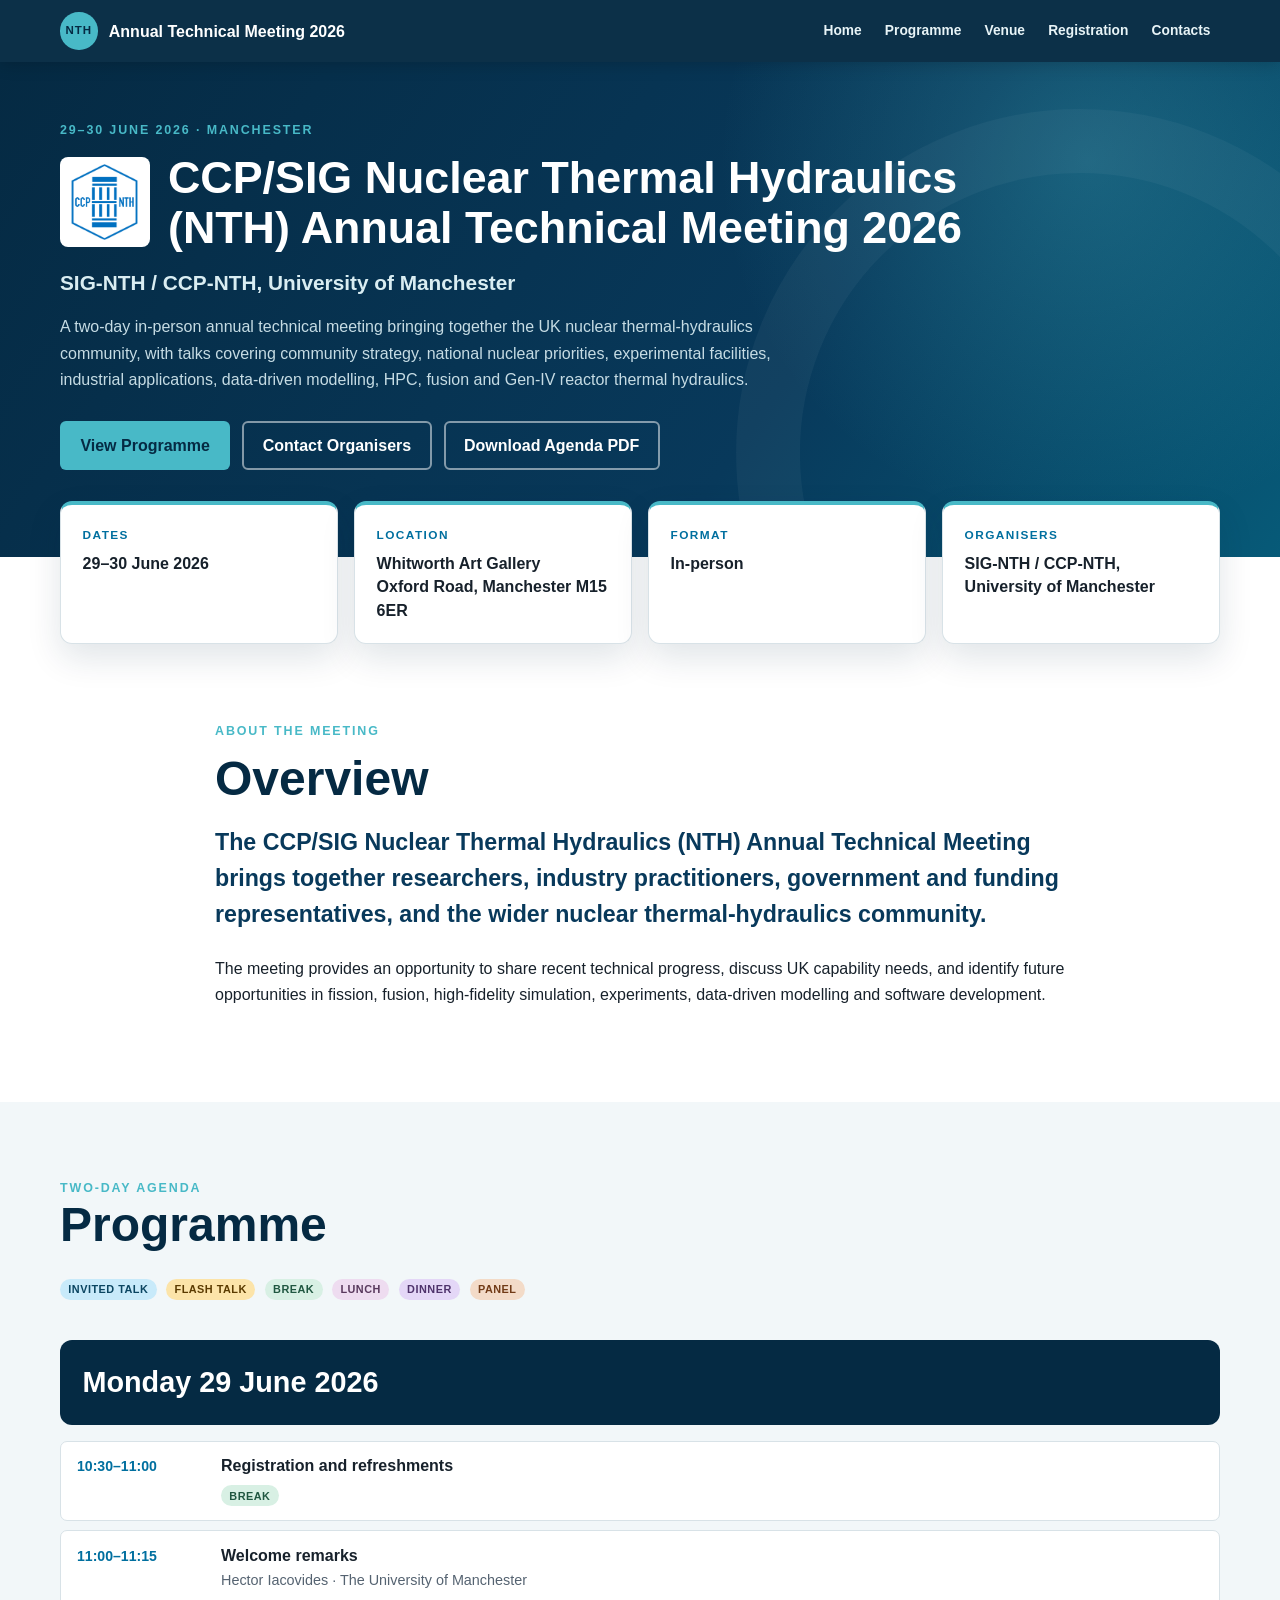
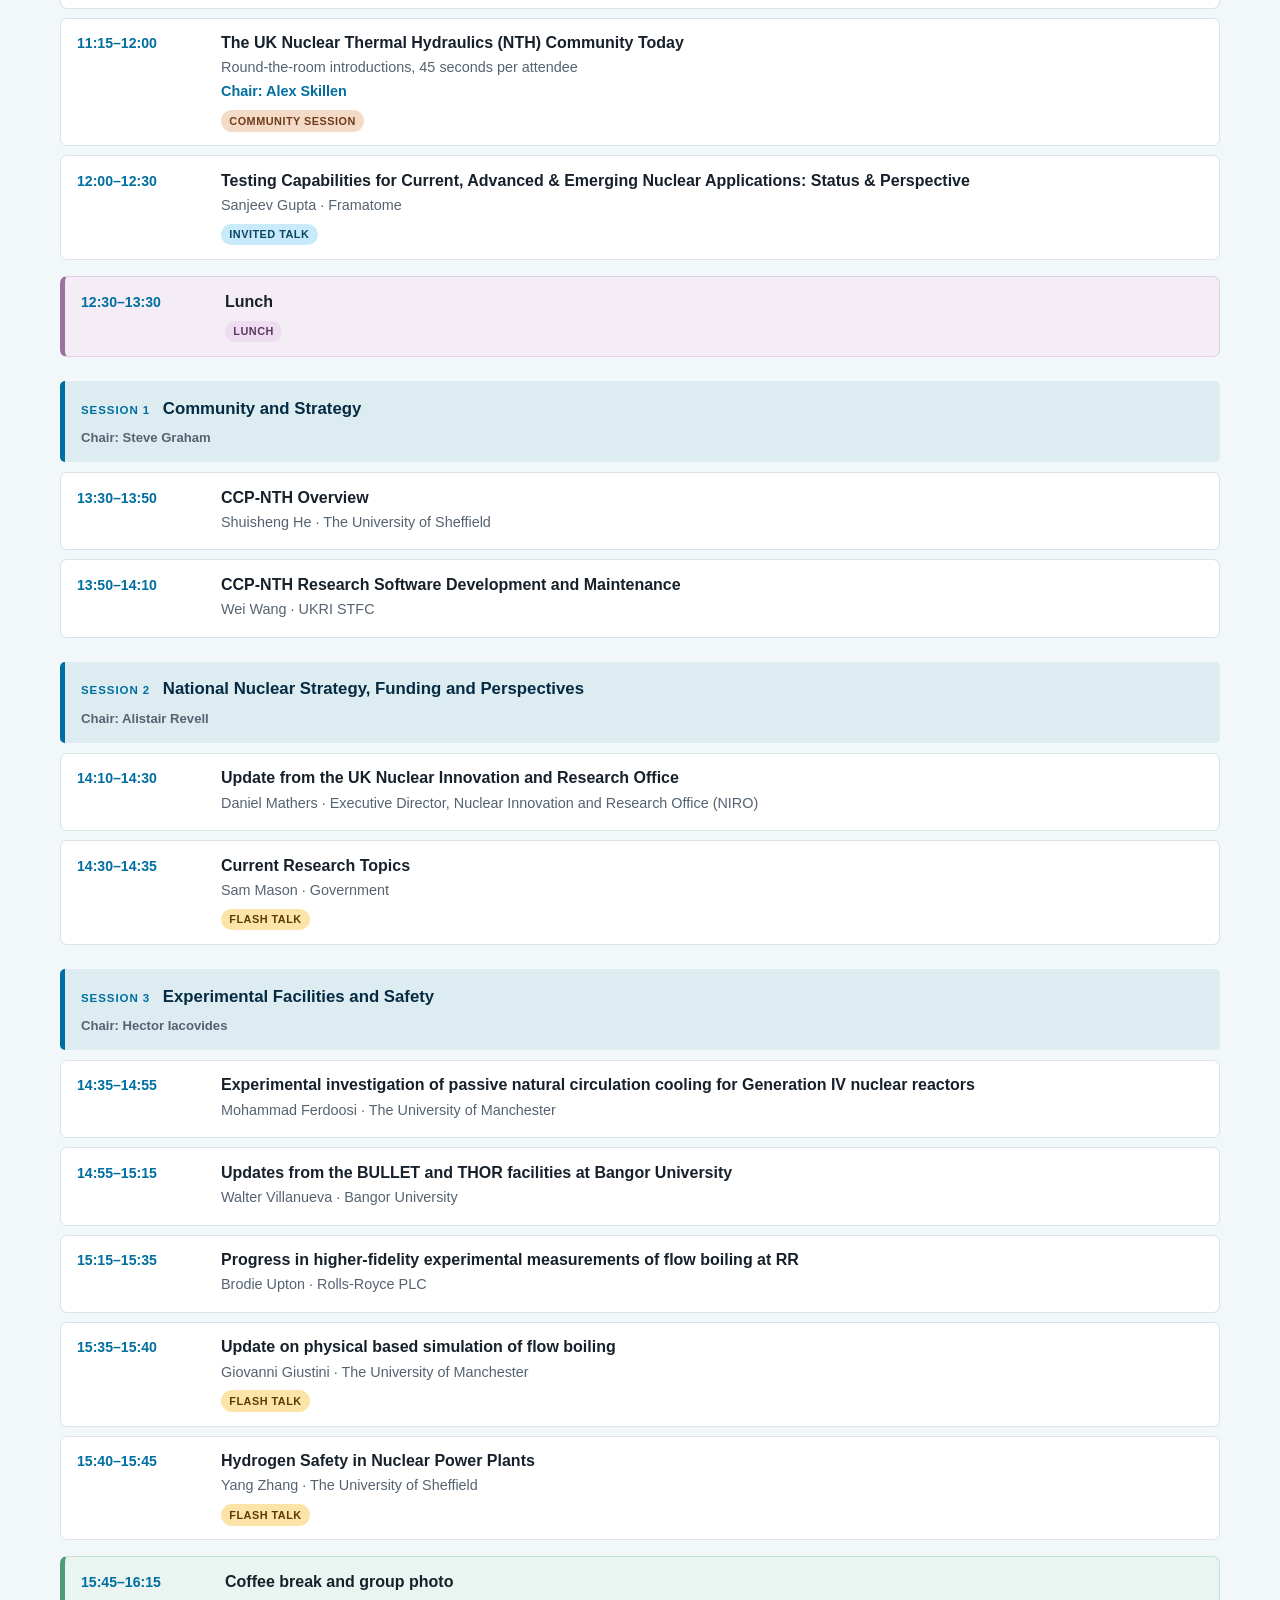
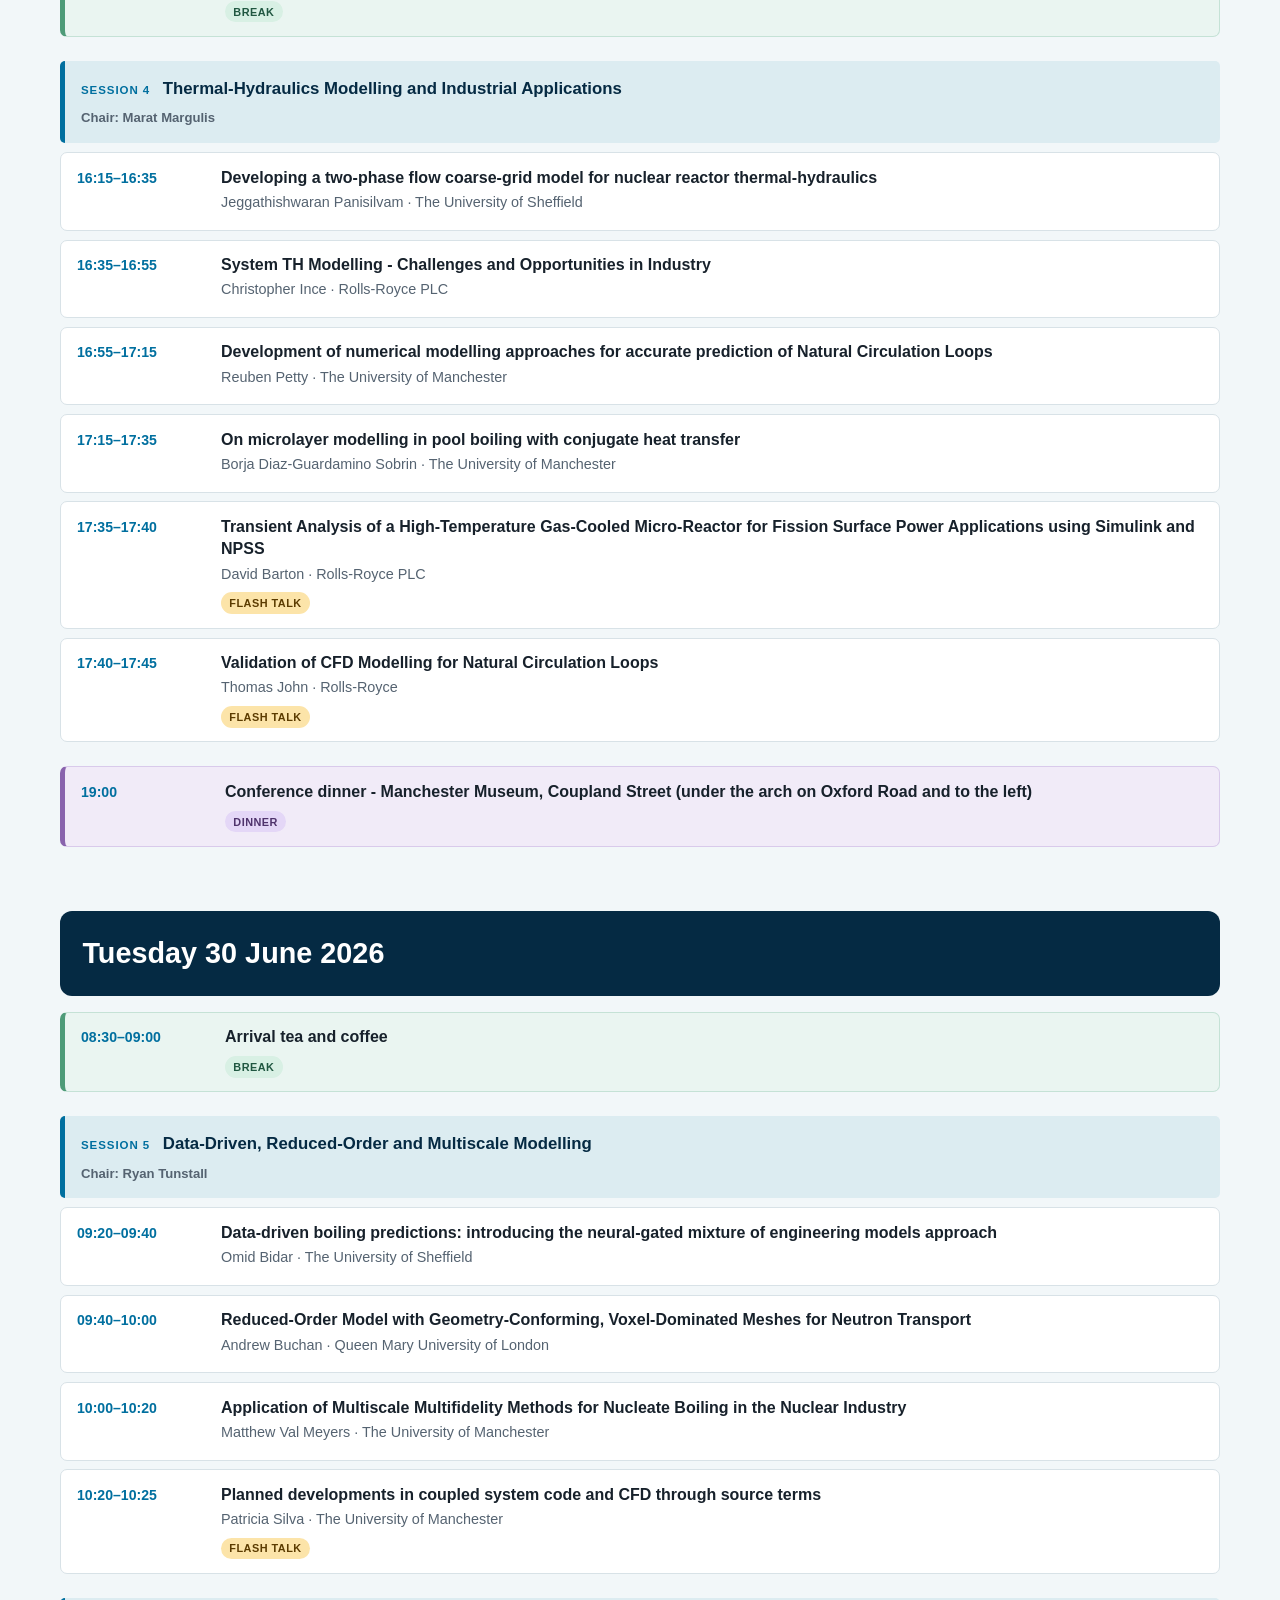
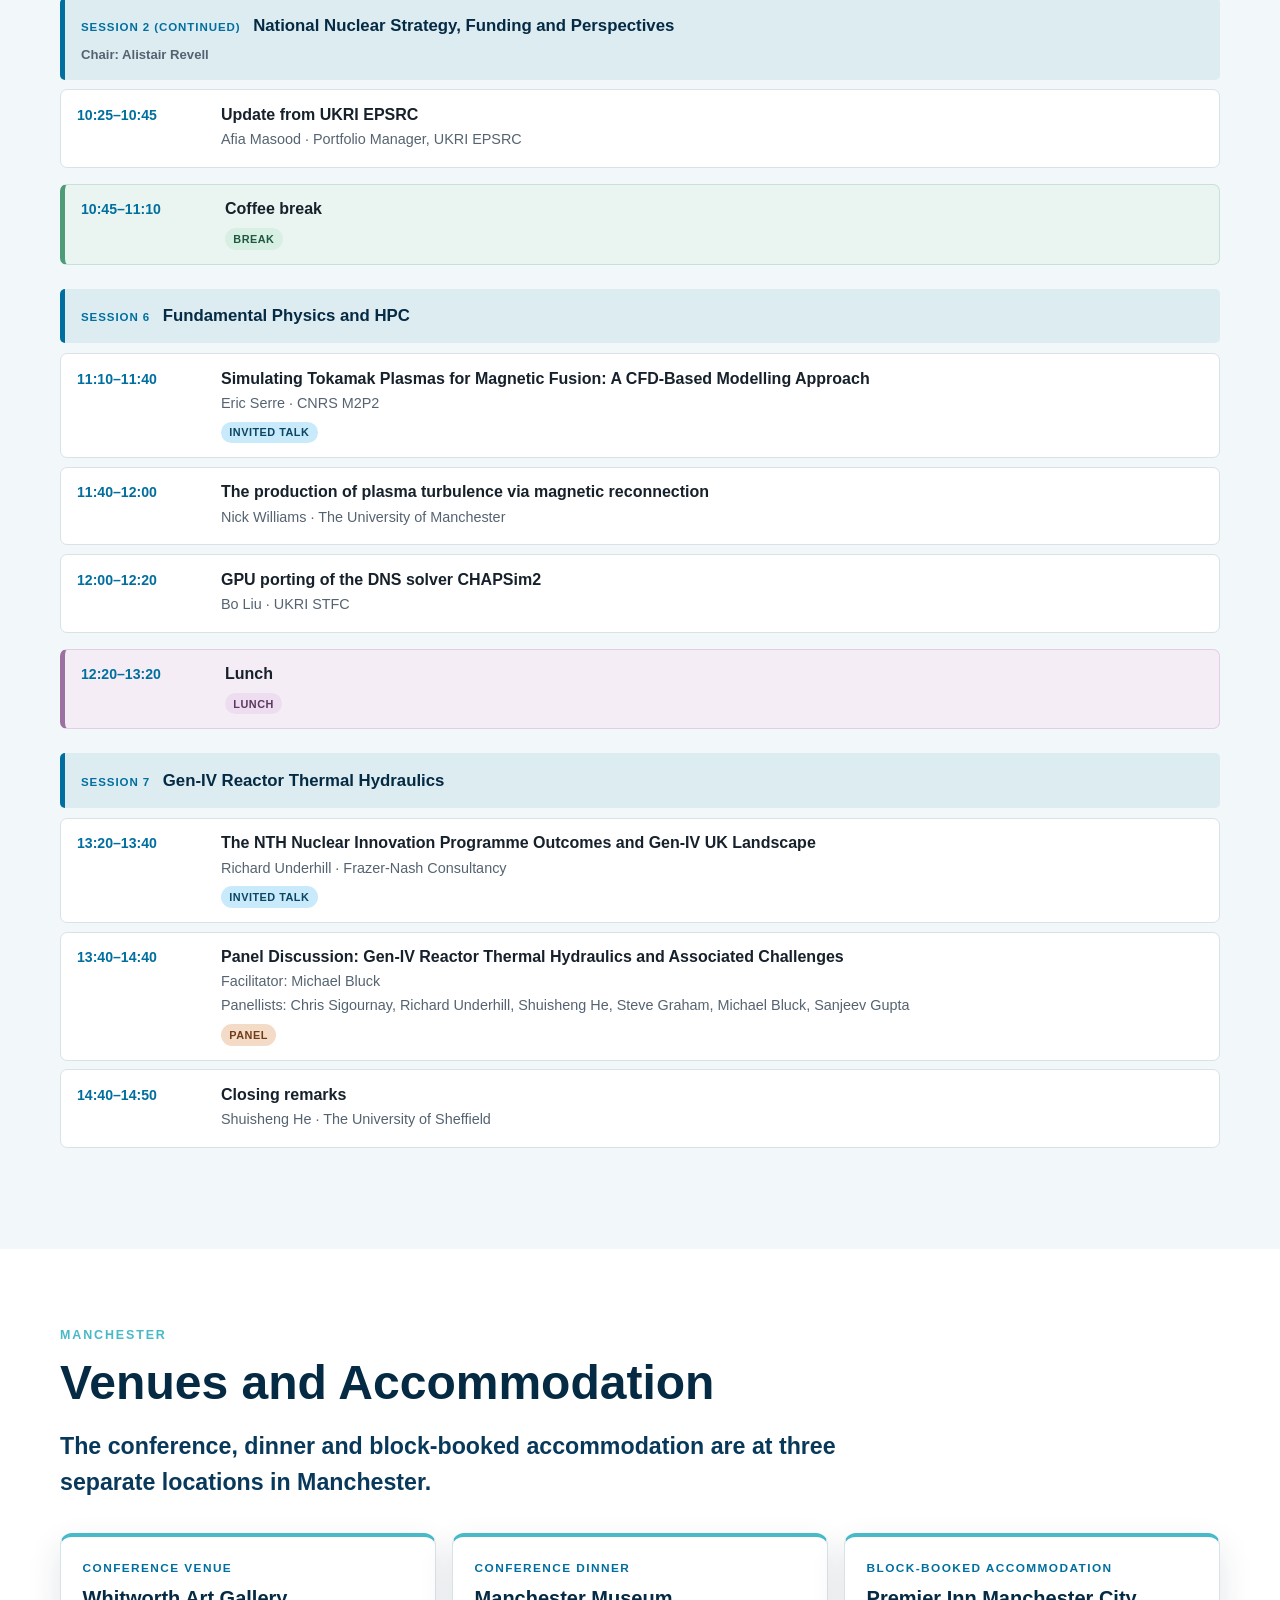
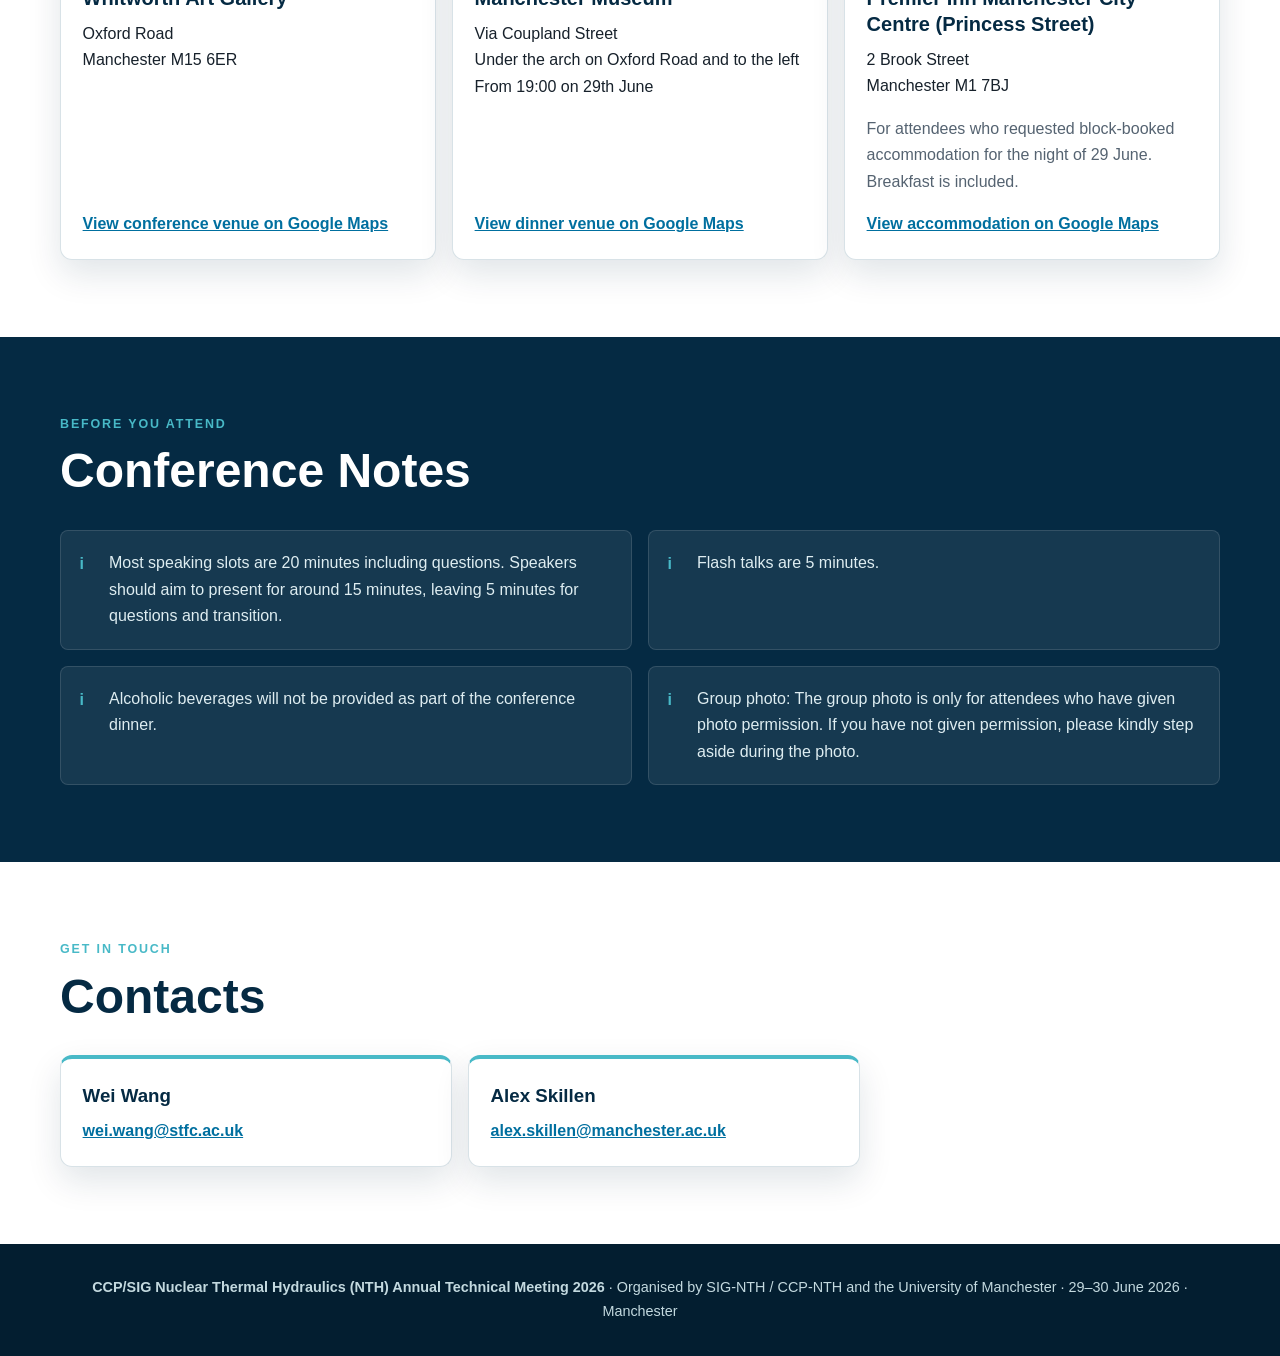
==== commit 0964e0f3: "Add programme session chairs" ====
--- a/index.html
+++ b/index.html
@@ -107,7 +107,7 @@
           </div>
           <div class="programme-item">
             <time datetime="2026-06-29T11:15">11:15–12:00</time>
-            <div><h4>The UK Nuclear Thermal Hydraulics (NTH) Community Today</h4><p>Round-the-room introductions, 45 seconds per attendee</p><span class="tag tag-panel">Community Session</span></div>
+            <div><h4>The UK Nuclear Thermal Hydraulics (NTH) Community Today</h4><p>Round-the-room introductions, 45 seconds per attendee</p><p class="chair">Chair: Alex Skillen</p><span class="tag tag-panel">Community Session</span></div>
           </div>
           <div class="programme-item">
             <time datetime="2026-06-29T12:00">12:00–12:30</time>
@@ -119,7 +119,7 @@
           </div>
 
           <section class="session" aria-labelledby="session-one">
-            <h4 class="session-title" id="session-one"><span>Session 1</span> Community and Strategy</h4>
+            <h4 class="session-title" id="session-one"><span>Session 1</span> Community and Strategy <small>Chair: Steve Graham</small></h4>
             <div class="programme-item">
               <time datetime="2026-06-29T13:30">13:30–13:50</time>
               <div><h4>CCP-NTH Overview</h4><p>Shuisheng He · The University of Sheffield</p></div>
@@ -131,7 +131,7 @@
           </section>
 
           <section class="session" aria-labelledby="session-two">
-            <h4 class="session-title" id="session-two"><span>Session 2</span> National Nuclear Strategy, Funding and Perspectives</h4>
+            <h4 class="session-title" id="session-two"><span>Session 2</span> National Nuclear Strategy, Funding and Perspectives <small>Chair: Alistair Revell</small></h4>
             <div class="programme-item">
               <time datetime="2026-06-29T14:10">14:10–14:30</time>
               <div><h4>Update from the UK Nuclear Innovation and Research Office</h4><p>Daniel Mathers · Executive Director, Nuclear Innovation and Research Office (NIRO)</p></div>
@@ -143,7 +143,7 @@
           </section>
 
           <section class="session" aria-labelledby="session-three">
-            <h4 class="session-title" id="session-three"><span>Session 3</span> Experimental Facilities and Safety</h4>
+            <h4 class="session-title" id="session-three"><span>Session 3</span> Experimental Facilities and Safety <small>Chair: Hector Iacovides</small></h4>
             <div class="programme-item">
               <time datetime="2026-06-29T14:35">14:35–14:55</time>
               <div><h4>Experimental investigation of passive natural circulation cooling for Generation IV nuclear reactors</h4><p>Mohammad Ferdoosi · The University of Manchester</p></div>
@@ -174,7 +174,7 @@
           </section>
 
           <section class="session" aria-labelledby="session-four">
-            <h4 class="session-title" id="session-four"><span>Session 4</span> Thermal-Hydraulics Modelling and Industrial Applications</h4>
+            <h4 class="session-title" id="session-four"><span>Session 4</span> Thermal-Hydraulics Modelling and Industrial Applications <small>Chair: Marat Margulis</small></h4>
             <div class="programme-item">
               <time datetime="2026-06-29T16:15">16:15–16:35</time>
               <div><h4>Developing a two-phase flow coarse-grid model for nuclear reactor thermal-hydraulics</h4><p>Jeggathishwaran Panisilvam · The University of Sheffield</p></div>
@@ -216,7 +216,7 @@
           </div>
 
           <section class="session" aria-labelledby="session-five">
-            <h4 class="session-title" id="session-five"><span>Session 5</span> Data-Driven, Reduced-Order and Multiscale Modelling</h4>
+            <h4 class="session-title" id="session-five"><span>Session 5</span> Data-Driven, Reduced-Order and Multiscale Modelling <small>Chair: Ryan Tunstall</small></h4>
             <div class="programme-item">
               <time datetime="2026-06-30T09:20">09:20–09:40</time>
               <div><h4>Data-driven boiling predictions: introducing the neural-gated mixture of engineering models approach</h4><p>Omid Bidar · The University of Sheffield</p></div>
@@ -236,7 +236,7 @@
           </section>
 
           <section class="session" aria-labelledby="session-two-continued">
-            <h4 class="session-title" id="session-two-continued"><span>Session 2 (Continued)</span> National Nuclear Strategy, Funding and Perspectives</h4>
+            <h4 class="session-title" id="session-two-continued"><span>Session 2 (Continued)</span> National Nuclear Strategy, Funding and Perspectives <small>Chair: Alistair Revell</small></h4>
             <div class="programme-item">
               <time datetime="2026-06-30T10:25">10:25–10:45</time>
               <div><h4>Update from UKRI EPSRC</h4><p>Afia Masood · Portfolio Manager, UKRI EPSRC</p></div>
--- a/style.css
+++ b/style.css
@@ -66,15 +66,16 @@
 
 .nav-wrap {
   width: min(calc(100% - 2rem), var(--max-width));
-  min-height: 4.5rem;
+  min-height: 3.9rem;
   margin: 0 auto;
   display: flex;
   align-items: center;
   justify-content: space-between;
-  gap: 2rem;
+  gap: 1.25rem;
 }
 
 .site-name {
+  flex: 0 0 auto;
   display: flex;
   align-items: center;
   gap: 0.7rem;
@@ -90,8 +91,8 @@
 
 .site-mark {
   display: grid;
-  width: 2.7rem;
-  height: 2.7rem;
+  width: 2.35rem;
+  height: 2.35rem;
   place-items: center;
   color: var(--navy-deep);
   background: var(--cyan);
@@ -111,10 +112,10 @@
 
 .nav-links a {
   display: block;
-  padding: 0.65rem 0.75rem;
+  padding: 0.5rem 0.6rem;
   color: #e8f4f7;
   border-radius: 5px;
-  font-size: 0.92rem;
+  font-size: 0.86rem;
   font-weight: 600;
   text-decoration: none;
 }
@@ -150,24 +151,25 @@
   z-index: 1;
   width: min(calc(100% - 2rem), var(--max-width));
   margin: 0 auto;
-  padding: clamp(3.5rem, 7vw, 5.75rem) 0 clamp(5.25rem, 9vw, 7rem);
+  padding: 3.6rem 0 5.4rem;
 }
 
 .hero-title-row {
-  max-width: 1020px;
-  margin-bottom: 1rem;
+  max-width: 1120px;
+  margin-bottom: 0.95rem;
   display: flex;
   align-items: center;
-  gap: clamp(1rem, 3vw, 1.8rem);
+  flex-wrap: nowrap;
+  gap: 1.15rem;
 }
 
 .hero-logo {
   flex: 0 0 auto;
-  width: clamp(5rem, 10vw, 7rem);
+  width: 5.6rem;
   height: auto;
-  padding: 0.55rem;
+  padding: 0.45rem;
   background: var(--paper);
-  border-radius: 12px;
+  border-radius: 8px;
 }
 
 .eyebrow,
@@ -189,10 +191,12 @@
 }
 
 h1 {
-  max-width: 840px;
+  flex: 1 1 auto;
+  min-width: 0;
+  max-width: 900px;
   margin-bottom: 0;
-  font-size: 3.45rem;
-  line-height: 1.08;
+  font-size: 2.8rem;
+  line-height: 1.12;
   letter-spacing: 0;
 }
 
@@ -214,9 +218,9 @@
 }
 
 .hero-description {
-  max-width: 850px;
+  max-width: 760px;
   color: #c6dce4;
-  font-size: 1.05rem;
+  font-size: 1rem;
 }
 
 .hero-actions {
@@ -406,6 +410,16 @@
   text-transform: uppercase;
 }
 
+.session-title small {
+  display: block;
+  margin-top: 0.3rem;
+  color: var(--muted);
+  font-size: 0.82rem;
+  font-weight: 700;
+  letter-spacing: 0;
+  text-transform: none;
+}
+
 .programme-item {
   margin-bottom: 0.55rem;
   padding: 0.85rem 1rem;
@@ -437,6 +451,11 @@
   line-height: 1.45;
 }
 
+.programme-item .chair {
+  color: var(--blue);
+  font-weight: 700;
+}
+
 .featured-item {
   border-left: 5px solid #8963ad;
 }
@@ -632,7 +651,11 @@
   }
 
   h1 {
-    font-size: 2.6rem;
+    font-size: 2.35rem;
+  }
+
+  .hero-logo {
+    width: 5rem;
   }
 
   .facts-grid {
@@ -675,17 +698,18 @@
   }
 
   .hero-title-row {
-    align-items: flex-start;
-    gap: 0.85rem;
+    align-items: center;
+    gap: 0.8rem;
   }
 
   .hero-logo {
-    width: 4.4rem;
-    padding: 0.42rem;
+    width: 3.8rem;
+    padding: 0.35rem;
   }
 
   h1 {
-    font-size: 2rem;
+    font-size: 1.7rem;
+    line-height: 1.16;
   }
 
   .hero-actions {
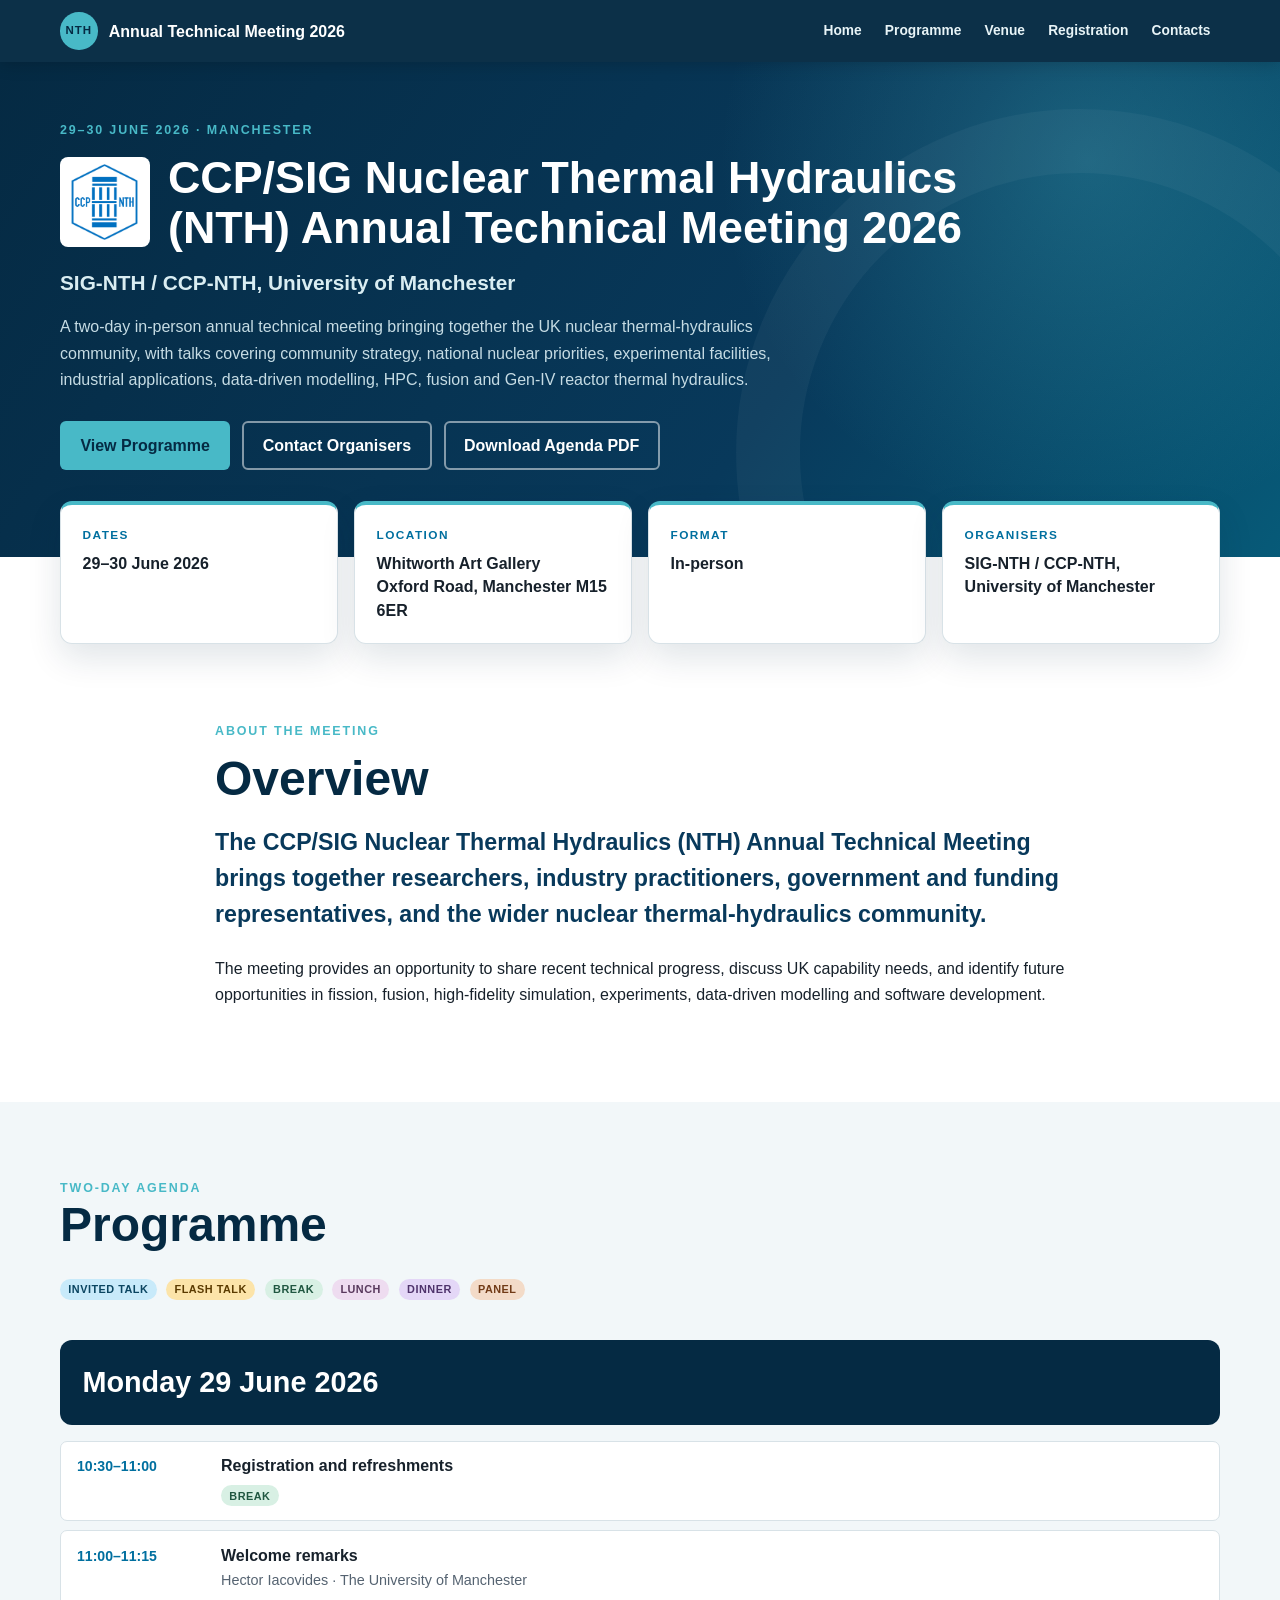
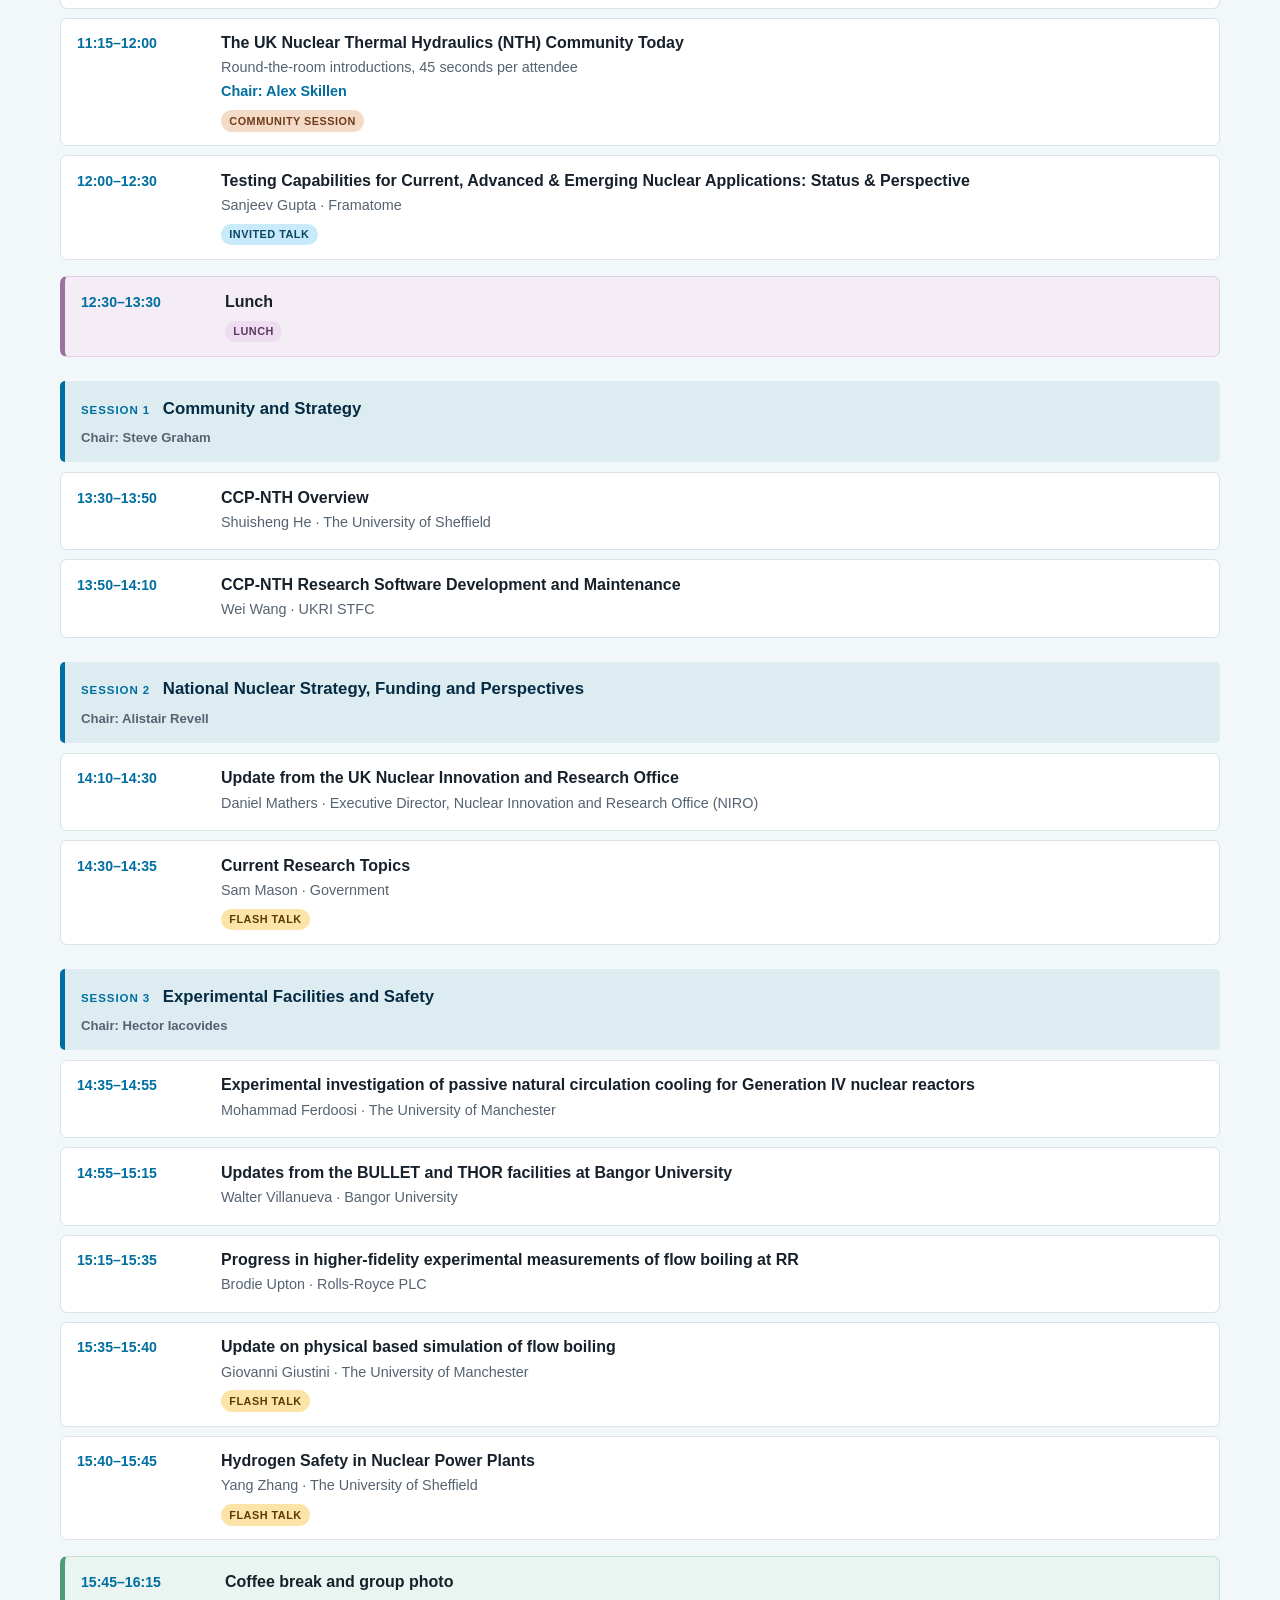
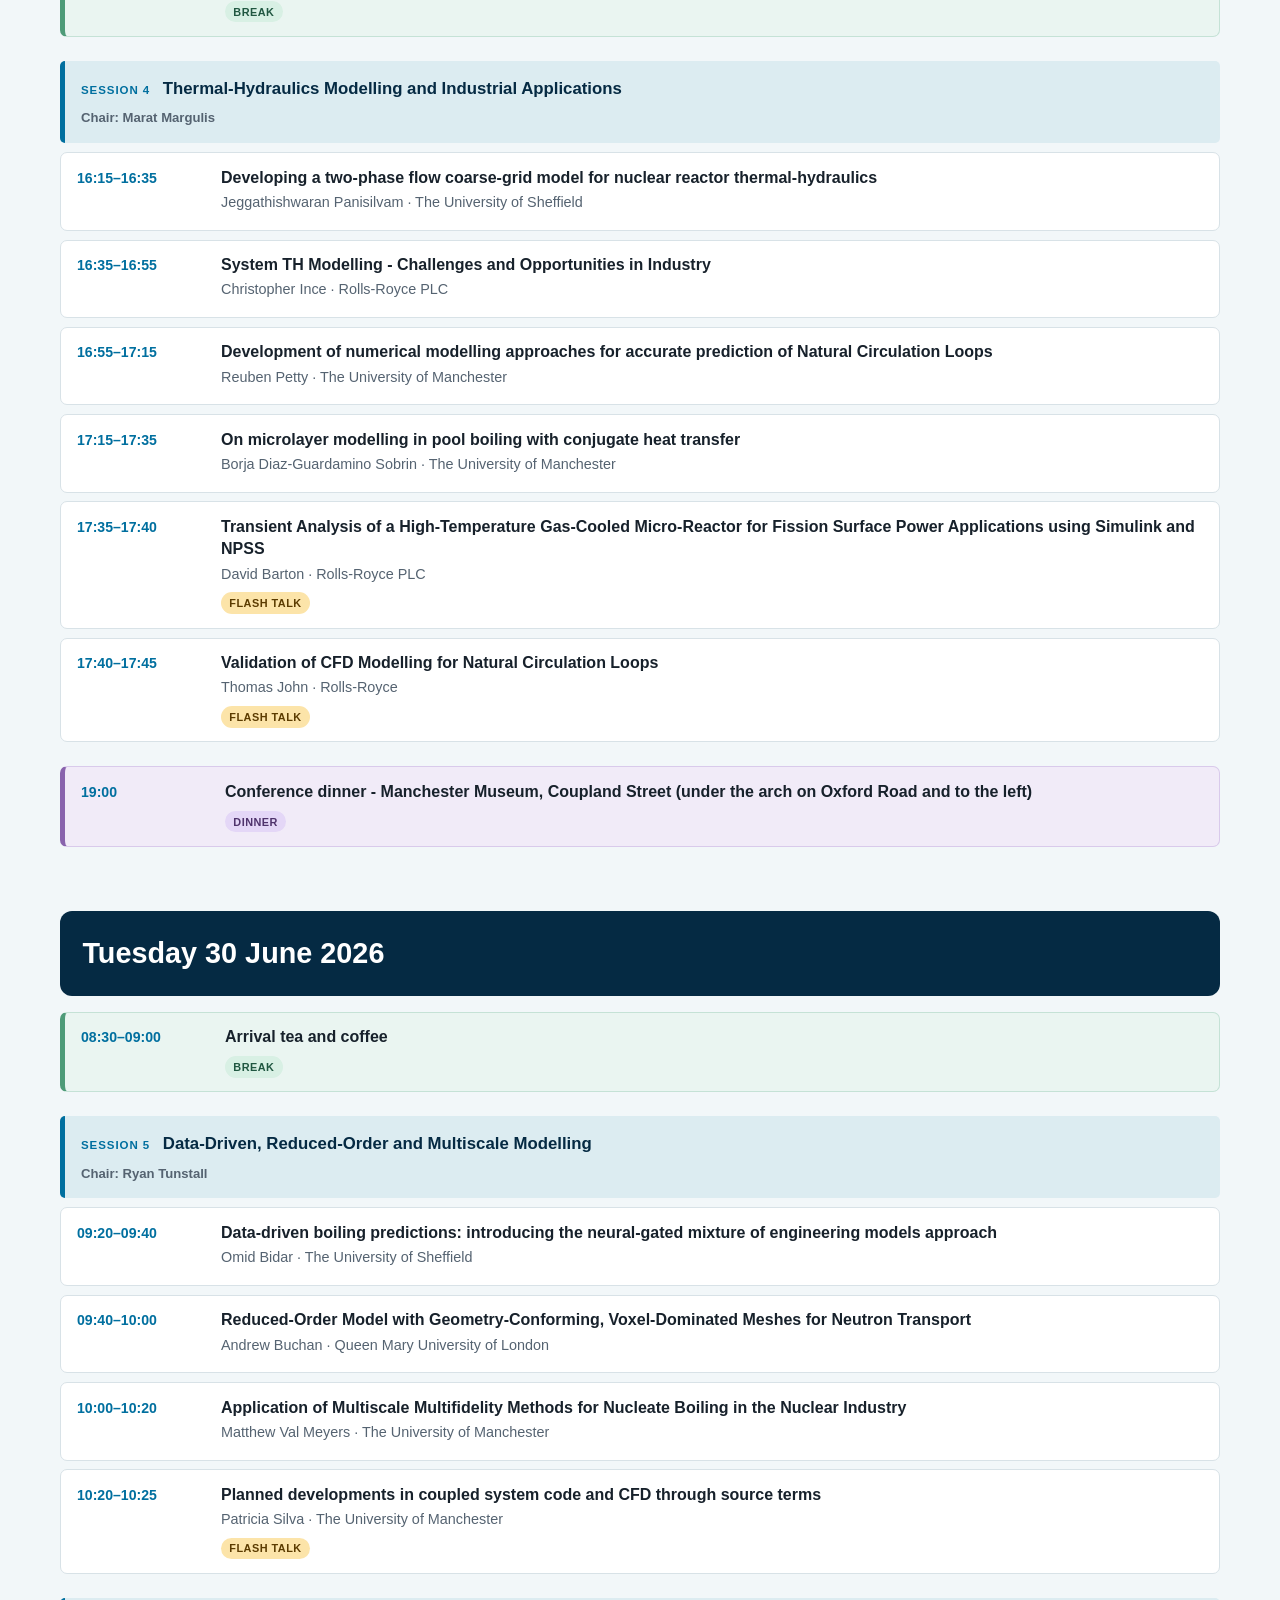
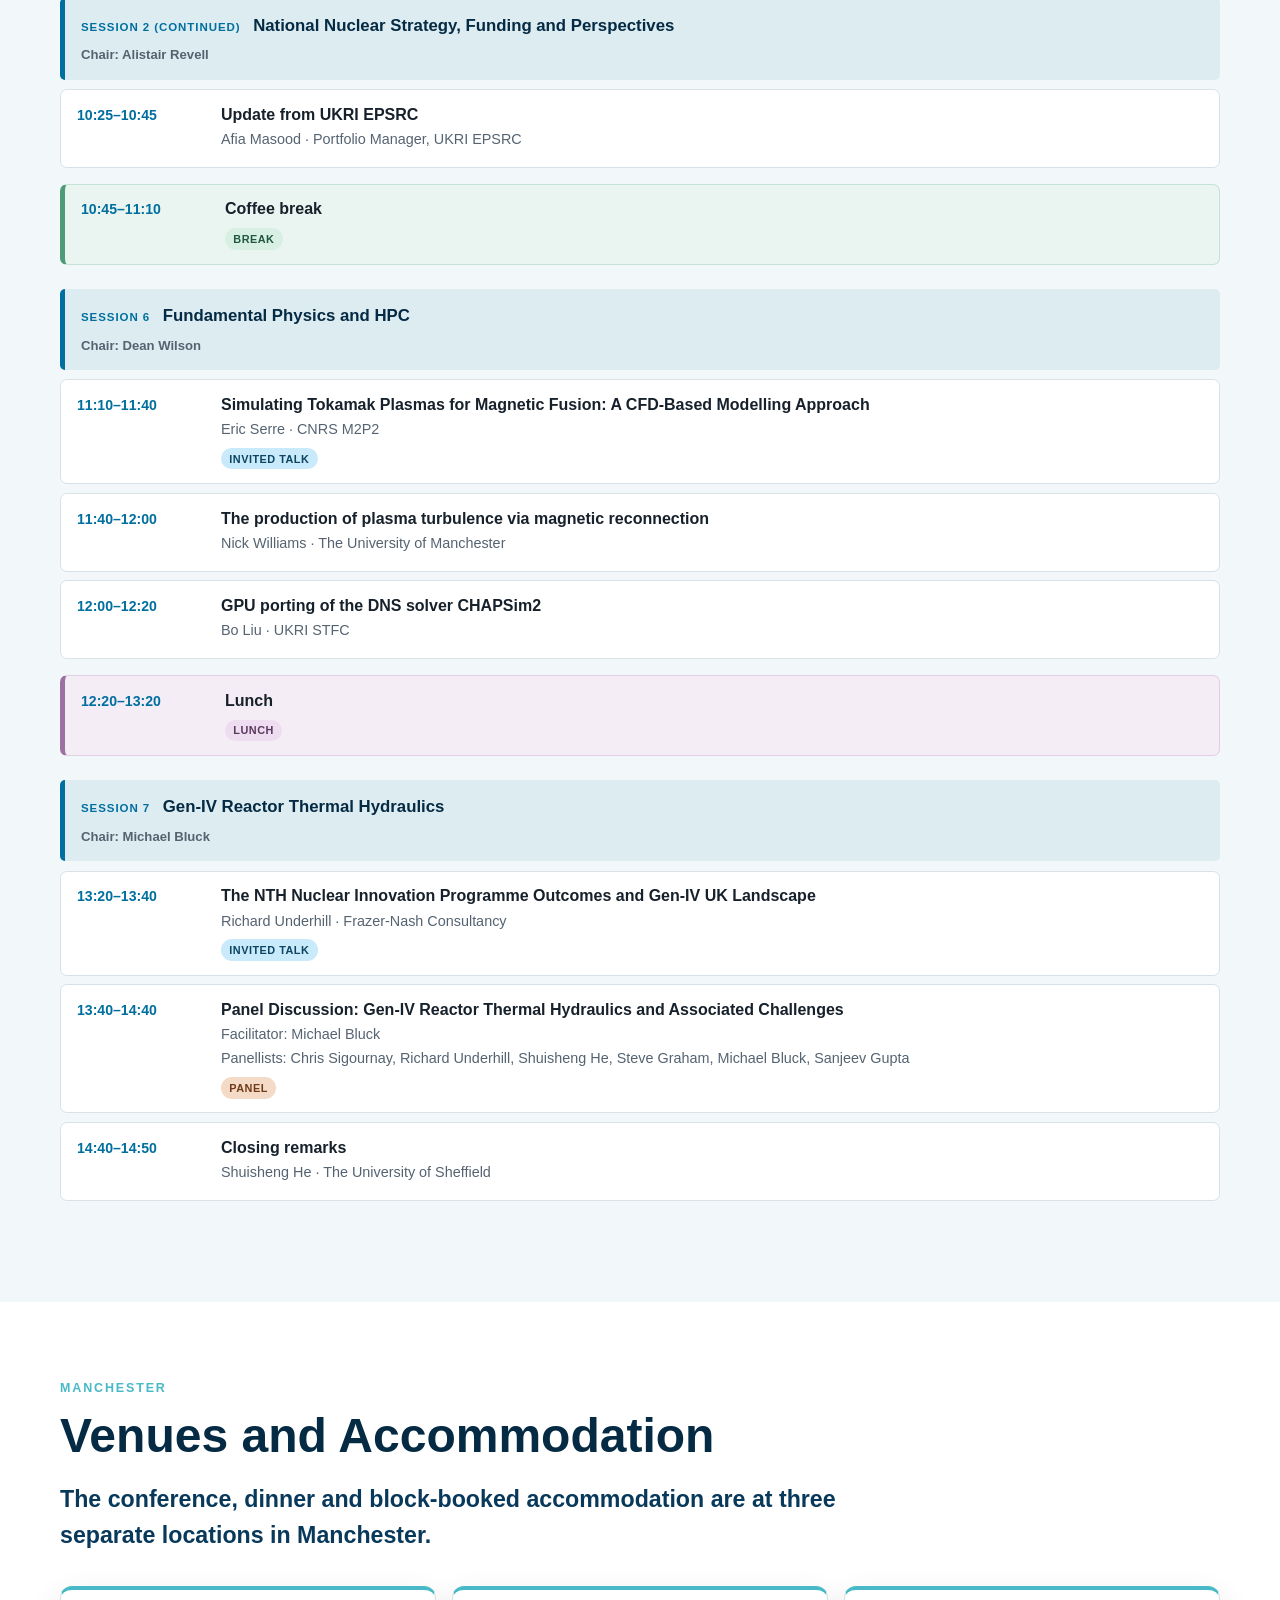
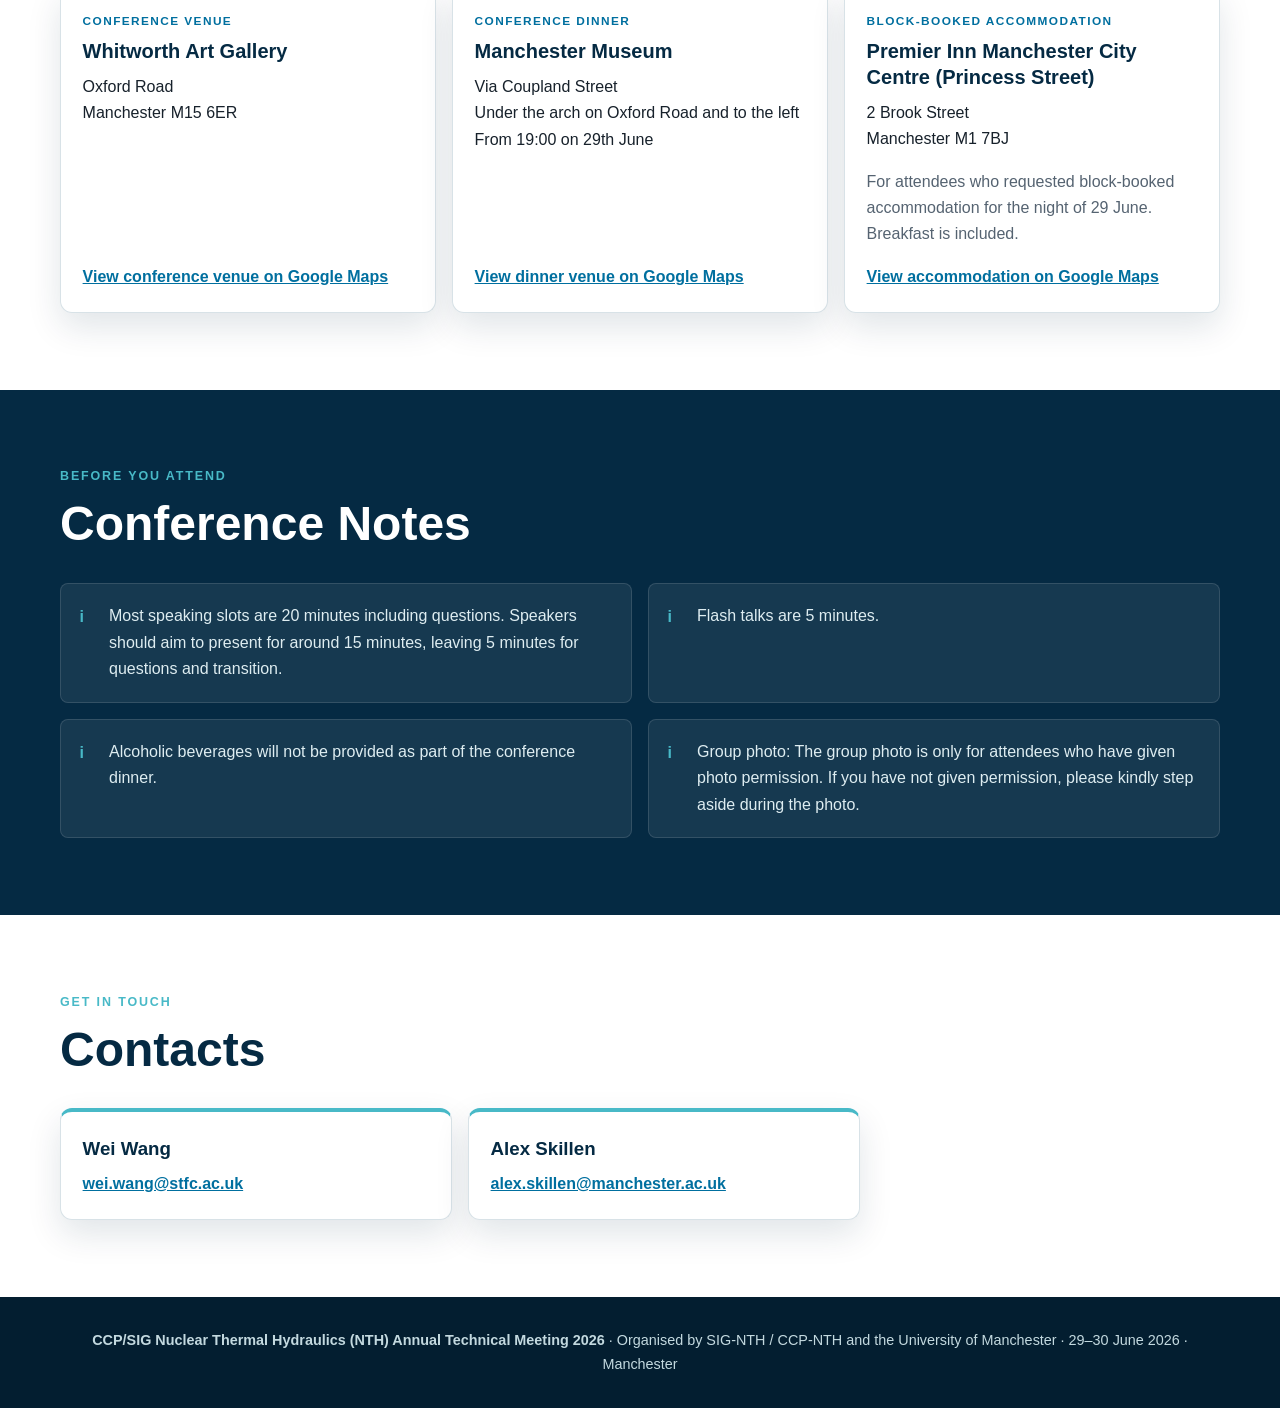
==== commit 3983fc95: "Add chairs for Sessions 6 and 7" ====
--- a/index.html
+++ b/index.html
@@ -248,7 +248,7 @@
           </section>
 
           <section class="session" aria-labelledby="session-six">
-            <h4 class="session-title" id="session-six"><span>Session 6</span> Fundamental Physics and HPC</h4>
+            <h4 class="session-title" id="session-six"><span>Session 6</span> Fundamental Physics and HPC <small>Chair: Dean Wilson</small></h4>
             <div class="programme-item">
               <time datetime="2026-06-30T11:10">11:10–11:40</time>
               <div><h4>Simulating Tokamak Plasmas for Magnetic Fusion: A CFD-Based Modelling Approach</h4><p>Eric Serre · CNRS M2P2</p><span class="tag tag-invited">Invited Talk</span></div>
@@ -268,7 +268,7 @@
           </section>
 
           <section class="session" aria-labelledby="session-seven">
-            <h4 class="session-title" id="session-seven"><span>Session 7</span> Gen-IV Reactor Thermal Hydraulics</h4>
+            <h4 class="session-title" id="session-seven"><span>Session 7</span> Gen-IV Reactor Thermal Hydraulics <small>Chair: Michael Bluck</small></h4>
             <div class="programme-item">
               <time datetime="2026-06-30T13:20">13:20–13:40</time>
               <div><h4>The NTH Nuclear Innovation Programme Outcomes and Gen-IV UK Landscape</h4><p>Richard Underhill · Frazer-Nash Consultancy</p><span class="tag tag-invited">Invited Talk</span></div>
